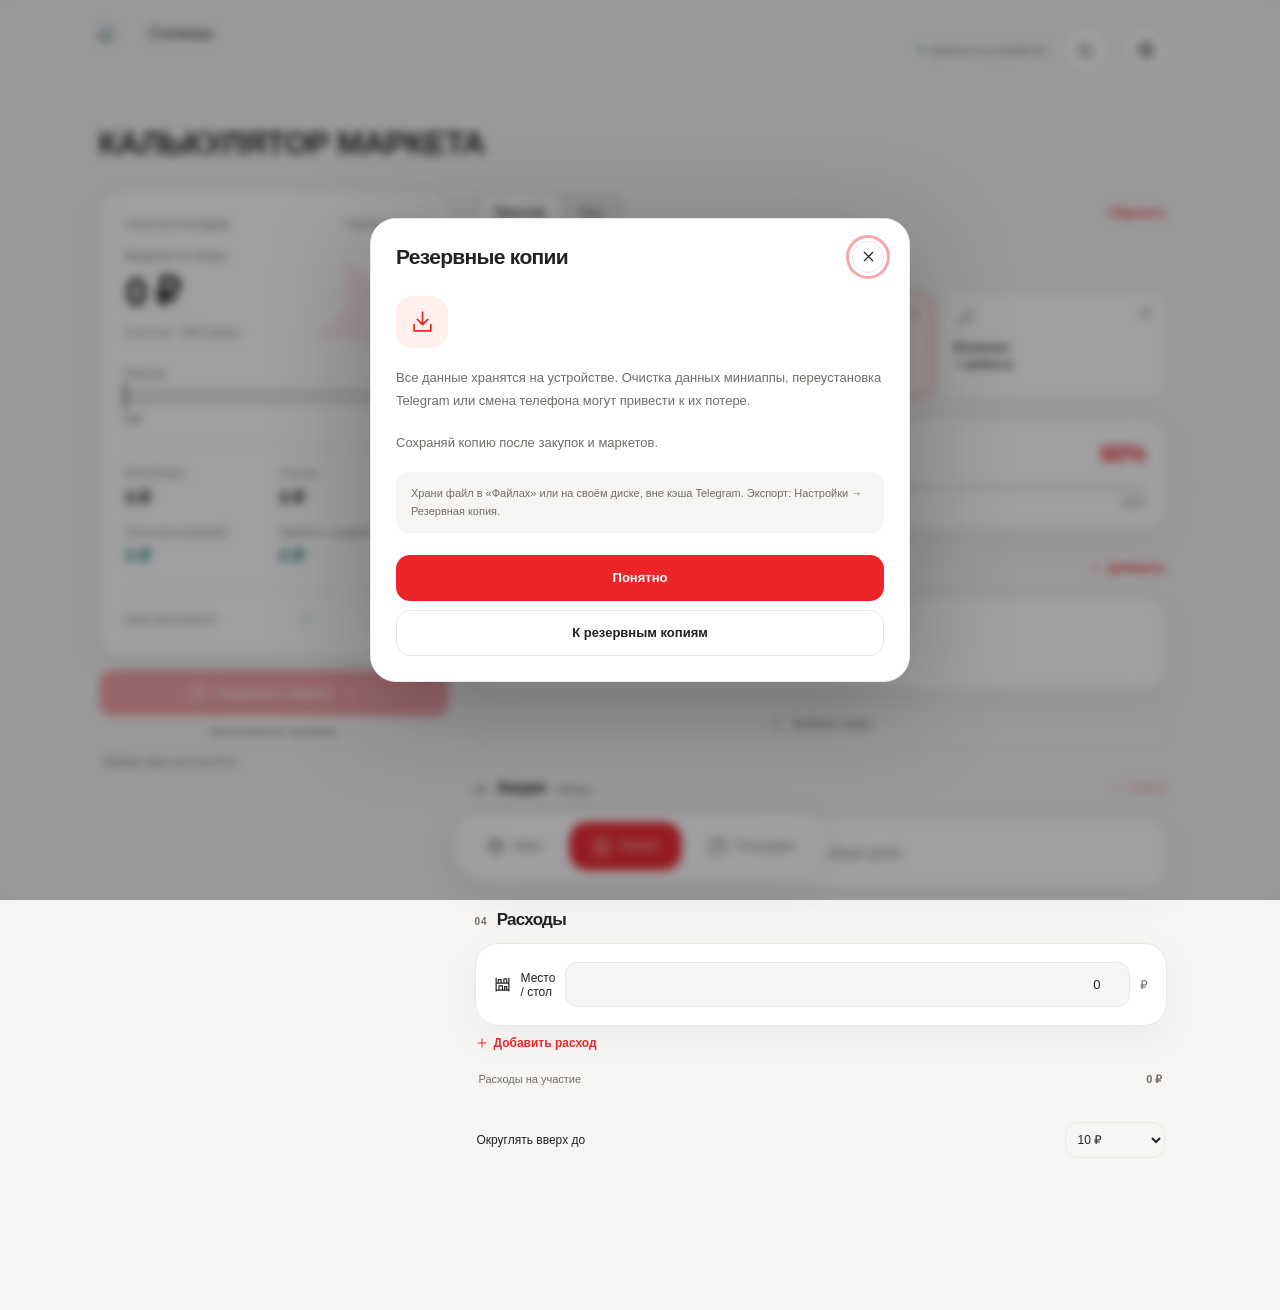
==== index.html @ ec16c139 "Add files via upload" ====
<!doctype html>
<html lang="ru">
<head>
  <meta charset="UTF-8">
  <meta name="viewport" content="width=device-width,initial-scale=1,viewport-fit=cover">
  <meta name="theme-color" content="#f6f5f3">
  <meta name="description" content="Солянка — учёт мерча и калькулятор окупаемости маркета.">
  <meta http-equiv="Content-Security-Policy" content="default-src 'self'; script-src 'self' https://telegram.org; style-src 'self' 'unsafe-inline'; img-src 'self' data: blob:; connect-src 'self'; object-src 'none'; base-uri 'self'; frame-src 'none'; form-action 'self'">
  <title>Солянка — мерч и маркеты</title>
  <link rel="icon" href="./assets/favicon.svg" type="image/svg+xml">
  <link rel="manifest" href="./manifest.webmanifest">
  <link rel="stylesheet" href="./styles.css">
  <script src="https://telegram.org/js/telegram-web-app.js?64"></script>
  <script type="module" src="./app.mjs"></script>
</head>
<body>
  <div id="app"><div class="loading"><span class="loading-star">✦</span><p>Загрузка…</p></div></div>
  <dialog id="sheet" aria-labelledby="sheet-title"></dialog>
  <div id="toast" role="status" aria-live="polite"></div>
  <noscript>Для расчётов включи JavaScript в браузере.</noscript>
</body>
</html>
---- styles.css ----
:root{--bg:#f6f5f3;--card:#fff;--ink:#232222;--muted:#878581;--line:#eae8e5;--red:#ed252a;--soft:#fff0ed;--green:#258669;--glass:rgba(255,255,255,.82);--shadow:0 12px 40px #25201b0a;--safe-bottom:env(safe-area-inset-bottom,0px);--safe-top:env(safe-area-inset-top,0px);font-family:-apple-system,BlinkMacSystemFont,'Segoe UI',sans-serif;color-scheme:light}
:root[data-theme=dark]{--bg:#141415;--card:#202022;--ink:#f6f5f3;--muted:#a3a09b;--line:#343336;--soft:#392224;--green:#75d0ac;--glass:rgba(35,35,38,.86);--shadow:0 12px 40px #0002;color-scheme:dark}
*{box-sizing:border-box}body{margin:0;background:var(--bg);color:var(--ink);-webkit-font-smoothing:antialiased}button,input,select,textarea{font:inherit}button,a,input,select,textarea{-webkit-tap-highlight-color:transparent}button{cursor:pointer}button:disabled{opacity:.4;cursor:default}button,a{touch-action:manipulation}button{color:inherit}a{color:var(--red)}svg{display:inline-block;vertical-align:middle;flex-shrink:0}button:focus-visible,a:focus-visible,input:focus-visible,select:focus-visible,textarea:focus-visible{outline:3px solid #ed252a66;outline-offset:3px}button{border:0;background:none}h1,h2,h3,p{margin:0}h1{font-size:clamp(24px,3.2vw,32px);font-weight:720;line-height:1.2;letter-spacing:-.7px;text-transform:uppercase}h2{font-size:21px;font-weight:700;letter-spacing:-.7px}h3{font-size:16px;letter-spacing:-.3px}small{font-size:12px}.mono,.money,input[type=number]{font-variant-numeric:tabular-nums}.muted{color:var(--muted)}.red{color:var(--red)}.positive{color:var(--green)}.negative{color:var(--red)}.small{font-size:12px;line-height:1.55}.eyebrow{text-transform:uppercase;letter-spacing:2px;font-size:10px;font-weight:750;color:var(--muted);margin-bottom:13px}.app-shell{max-width:1140px;margin:auto;padding:0 36px 132px}.topbar{display:flex;align-items:center;justify-content:space-between;height:99px;padding-top:var(--safe-top);gap:20px}.brand{background:#151515;width:148px;height:49px;border-radius:13px;display:flex;align-items:center;justify-content:center;padding:6px 8px}.brand img{width:100%;height:100%;object-fit:contain}.topbar-right{display:flex;align-items:center;gap:18px}.local-status{font-size:11px;display:flex;align-items:center;gap:7px;color:var(--muted)}.status-dot{width:5px;height:5px;background:var(--green);border-radius:50%}.icon-btn{width:42px;height:42px;display:inline-flex;align-items:center;justify-content:center;border:1px solid var(--line);border-radius:50%;background:var(--card);flex-shrink:0}.icon-btn:hover{border-color:var(--muted)}.demo-banner{background:var(--soft);border:1px solid #ed252a1c;border-radius:12px;padding:10px 15px;display:flex;align-items:center;justify-content:space-between;gap:12px;margin-bottom:20px;font-size:12px}.demo-banner button{text-decoration:underline;font-size:12px}.page-heading{display:flex;justify-content:space-between;align-items:center;gap:20px;margin:24px 0;position:relative}.page-heading p{font-size:13px;color:var(--muted);margin-top:13px;line-height:1.55}.heading-star{position:absolute;right:10px;top:0;color:var(--red);transform:rotate(-15deg);opacity:.12;z-index:-1}.heading-meta{padding:6px 11px;border:1px solid var(--line);border-radius:20px;font-size:11px;color:var(--muted);white-space:nowrap;display:flex;align-items:center;gap:6px}.button{display:inline-flex;align-items:center;justify-content:center;gap:8px;min-height:46px;padding:12px 19px;border-radius:14px;font-size:13px;font-weight:650;background:var(--red);color:#fff;border:1px solid transparent;line-height:1.3;text-decoration:none;transition:transform .15s,background .15s}.button:active{transform:scale(.97)}.button.secondary{color:var(--ink);background:var(--card);border-color:var(--line)}.button.ghost{color:var(--ink);background:transparent;border-color:var(--line)}.button.soft{background:var(--soft);color:var(--red)}.button.compact{font-size:12px;padding:9px 13px;min-height:37px;border-radius:11px}.button.full{width:100%}.button.danger{background:var(--soft);color:var(--red)}.text-btn{font-size:12px;font-weight:600;color:var(--red);padding:10px 0;display:inline-flex;align-items:center;gap:5px}.segmented{display:flex;background:var(--line);padding:4px;border-radius:14px;gap:3px}.segmented button{flex:1;min-height:36px;border-radius:10px;padding:8px 16px;font-size:12px;font-weight:600;color:var(--muted);white-space:nowrap}.segmented button.active{background:var(--card);color:var(--ink);box-shadow:0 2px 5px #00000009}.pro-tag{font-size:9px;letter-spacing:.7px;background:var(--ink);color:var(--card);padding:2px 5px;border-radius:4px;margin-left:4px}.calc-layout{display:grid;grid-template-columns:350px minmax(0,1fr);gap:26px;align-items:start}.summary-column{position:sticky;top:20px}.card{background:var(--card);border:1px solid var(--line);border-radius:23px;box-shadow:var(--shadow)}.summary-card{padding:26px;position:relative;overflow:hidden}.summary-head{display:flex;align-items:center;justify-content:space-between;font-size:11px;color:var(--muted);margin-bottom:17px}.summary-title{font-size:12px;color:var(--muted)}.summary-amount{font-size:40px;line-height:1.2;letter-spacing:-1.7px;font-weight:720;margin:5px 0 8px}.summary-sub{font-size:11px;line-height:1.5;color:var(--muted);max-width:240px}.summary-star{position:absolute;right:-6px;top:55px;color:var(--red);opacity:.075;transform:rotate(12deg)}.chart{margin:28px 0 21px}.chart-labels{display:flex;justify-content:space-between;font-size:10px;color:var(--muted);margin-bottom:9px}.chart-track{height:17px;background:var(--line);border-radius:6px;position:relative;margin-right:1px}.chart-fill{position:absolute;left:0;top:0;bottom:0;max-width:100%;min-width:0;background:var(--red);border-radius:6px;transition:width .2s}.chart-fill::after{content:'';position:absolute;inset:0;background:repeating-linear-gradient(115deg,transparent 0px,transparent 6px,#ffffff18 6px,#ffffff18 8px);border-radius:6px}.chart-target{position:absolute;top:-5px;bottom:-5px;border-left:2px solid var(--ink);z-index:1;cursor:pointer;padding:0 3px;background:none;min-width:10px;transform:translateX(-2px)}.chart-foot{display:flex;justify-content:space-between;font-size:10px;margin-top:9px;gap:10px}.stats-grid{display:grid;grid-template-columns:1fr 1fr;gap:17px 12px;border-top:1px solid var(--line);padding-top:20px}.stat-label{font-size:10px;color:var(--muted);margin-bottom:6px;line-height:1.35}.stat-value{font-size:18px;font-weight:650;letter-spacing:-.6px}.summary-footer{display:flex;align-items:center;justify-content:space-between;gap:12px;margin-top:23px;padding-top:17px;border-top:1px solid var(--line);font-size:11px;color:var(--muted)}.info-button{display:inline-flex;align-items:center;justify-content:center;vertical-align:middle;color:var(--muted);width:27px;height:27px;margin:-3px 0;flex-shrink:0}.calc-note{font-size:11px;color:var(--muted);line-height:1.7;padding:15px 6px}.calc-note:empty{display:none}.save-plan{margin-top:14px;width:100%}.section{margin-bottom:22px}.section-top{display:flex;align-items:center;justify-content:space-between;gap:12px;margin:0 0 13px}.section-top h2{font-size:17px}.section-number{font-size:10px;color:var(--muted);letter-spacing:1px;margin-right:9px}.section-count{font-size:11px;font-weight:400;color:var(--muted);margin-left:7px}.mode-row{display:flex;justify-content:space-between;gap:15px;align-items:center;margin-bottom:25px}.mode-row .muted{font-size:11px}.goal-options{display:grid;grid-template-columns:repeat(3,1fr);gap:8px}.goal-option{position:relative;display:flex;flex-direction:column;align-items:flex-start;gap:11px;text-align:left;border:1px solid var(--line);border-radius:15px;padding:15px 12px;background:var(--card);min-height:104px;cursor:pointer}.goal-option.active{border-color:var(--red);background:var(--soft)}.goal-option .goal-label{font-size:11px;font-weight:600;line-height:1.5;padding-right:2px}.goal-option .goal-icon{color:var(--muted)}.goal-option.active .goal-icon{color:var(--red)}.goal-option .info-button{position:absolute;top:9px;right:7px;width:25px;height:25px}.goal-extra{display:flex;justify-content:space-between;align-items:center;padding:14px 2px 0;font-size:12px}.inline-number{display:flex;align-items:center;gap:8px}.inline-number input{width:75px!important;text-align:right}.range-card{padding:20px;margin-top:15px}.range-heading{display:flex;justify-content:space-between;align-items:center;font-size:12px;font-weight:600}.range-output{color:var(--red);font-size:24px;letter-spacing:-1px}.range-meta{display:flex;justify-content:space-between;font-size:10px;color:var(--muted);margin-top:7px}.range-wrap{padding:15px 0 0}.range-wrap input{width:100%}input[type=range]{-webkit-appearance:none;appearance:none;height:5px;background:linear-gradient(to right,var(--red) 0%,var(--red) var(--range-pct,60%),var(--line) var(--range-pct,60%),var(--line) 100%);border-radius:10px;border:0;padding:0;min-height:5px;cursor:pointer;display:block}input[type=range]::-webkit-slider-thumb{-webkit-appearance:none;background:var(--card);border:2px solid var(--red);box-shadow:0 2px 5px #0002;width:24px;height:24px;border-radius:50%}input[type=range]::-moz-range-thumb{background:var(--card);border:2px solid var(--red);width:20px;height:20px;border-radius:50%}.plan-lines{display:flex;flex-direction:column;gap:9px}.plan-line{padding:16px;display:grid;grid-template-columns:57px 1fr auto;gap:13px;align-items:center}.thumb{border-radius:13px;background:#f5eee7;height:57px;width:57px;display:flex;align-items:center;justify-content:center;overflow:hidden;position:relative;color:#d84b43}.thumb.blue{background:#eaf0f6;color:#6c89b2}.thumb.lavender{background:#eeeaf6;color:#a18fba}.thumb.red{background:#f9e8e4;color:#e45b54}.thumb img{width:100%;height:100%;object-fit:cover}.line-name{font-size:13px;font-weight:650;line-height:1.4}.line-meta{font-size:10px;color:var(--muted);margin-top:5px}.line-price{text-align:right;font-size:17px;font-weight:650;letter-spacing:-.5px}.line-price small{font-size:9px;font-weight:400;display:block;color:var(--muted);letter-spacing:0;margin-top:4px}.line-controls{grid-column:2/4;display:flex;align-items:center;gap:12px}.line-controls label{display:flex;align-items:center;gap:8px;font-size:10px;color:var(--muted)}.line-controls input[type=number]{max-width:78px;min-height:33px;padding:6px 8px;font-size:12px;border-radius:8px}.line-controls .remove{margin-left:auto;color:var(--muted);padding:6px}.price-range{grid-column:2/4;padding:4px 0 5px}.price-range-top{display:flex;align-items:center;justify-content:space-between;margin:0 0 13px;font-size:11px}.price-range-top input{width:90px;text-align:right;min-height:34px;font-size:12px}.dashed-add{width:100%;min-height:50px;border:1px dashed var(--line);border-radius:15px;font-size:12px;color:var(--muted);display:flex;align-items:center;justify-content:center;gap:8px;margin-top:10px}.dashed-add:hover{color:var(--red);border-color:var(--red)}.expense-card{padding:5px 18px}.expense-row{display:flex;align-items:center;gap:10px;padding:13px 0;border-bottom:1px solid var(--line);font-size:12px}.expense-row:last-child{border-bottom:0}.expense-row>span{flex:1}.expense-row input{width:100px;text-align:right;min-height:35px;font-size:12px;padding:7px 9px}.expense-row .remove{color:var(--muted);padding:4px}.expense-total{display:flex;justify-content:space-between;margin:13px 4px 0;font-size:11px;color:var(--muted)}.promo-card{padding:17px;margin-bottom:9px}.promo-head{display:flex;align-items:center;justify-content:space-between;gap:10px}.promo-head h3{font-size:13px}.promo-parts{font-size:10px;color:var(--muted);margin-top:7px;line-height:1.5}.promo-footer{display:flex;justify-content:space-between;align-items:center;font-size:11px;margin-top:15px;gap:12px}.promo-footer input{width:70px;min-height:34px;padding:6px 8px}.notice{font-size:11px;background:var(--soft);color:var(--red);padding:12px 14px;line-height:1.6;border-radius:12px;margin-top:12px}.inventory-overview{display:grid;grid-template-columns:repeat(3,1fr);gap:1px;background:var(--line);border:1px solid var(--line);border-radius:18px;overflow:hidden;margin-bottom:24px}.overview-stat{background:var(--card);padding:19px 22px}.overview-stat .stat-value{font-size:24px}.overview-stat .stat-label{margin:7px 0 0}.toolbar{display:flex;gap:10px;align-items:center;margin:0 0 20px}.searchbox{position:relative;flex:1}.searchbox svg{position:absolute;left:14px;top:14px;color:var(--muted)}.searchbox input{padding-left:40px;background:var(--card)}.toolbar select{width:auto;max-width:140px;font-size:12px;background:var(--card)}.inventory-grid{display:grid;grid-template-columns:repeat(3,1fr);gap:15px}.item-card{padding:13px;position:relative;min-width:0}.item-art{height:155px;border-radius:15px;display:flex;align-items:center;justify-content:center;position:relative;overflow:hidden}.item-art .thumb{width:100%;height:100%;border-radius:15px}.item-art .thumb svg{width:118px;height:118px;filter:drop-shadow(0 8px 4px #00000008);transform:rotate(-8deg)}.item-art .thumb.blue svg{transform:rotate(8deg)}.item-menu{position:absolute;top:22px;right:22px;background:var(--glass);border:1px solid #ffffff44;width:30px;height:30px}.item-body{padding:15px 3px 3px}.item-category{font-size:9px;color:var(--muted);text-transform:uppercase;letter-spacing:1px;margin-bottom:6px}.item-name{font-size:14px;line-height:1.4;min-height:20px;font-weight:650;overflow-wrap:anywhere}.item-numbers{display:grid;grid-template-columns:1fr 1fr;gap:8px;margin-top:15px}.item-numbers .stat-value{font-size:15px}.stock-pill{display:flex;justify-content:space-between;align-items:center;font-size:10px;border-top:1px solid var(--line);margin-top:15px;padding-top:12px;gap:5px}.item-bottom{display:flex;align-items:center;justify-content:space-between;margin-top:10px;font-size:10px;color:var(--muted)}.item-bottom button{padding:6px 9px;color:var(--red);background:var(--soft);border-radius:8px;font-size:10px;font-weight:600}.empty-state{text-align:center;padding:50px 24px}.empty-state .empty-icon{color:var(--red);background:var(--soft);display:inline-flex;padding:21px;border-radius:24px;margin-bottom:20px}.empty-state h2{font-size:22px;margin-bottom:10px}.empty-state p{font-size:13px;line-height:1.7;color:var(--muted);max-width:320px;margin:0 auto 23px}.empty-actions{display:flex;justify-content:center;gap:10px;flex-wrap:wrap}.empty-inline{padding:24px 16px;font-size:12px;line-height:1.7;color:var(--muted);text-align:center}.bottom-nav{position:fixed;bottom:calc(22px + var(--safe-bottom));left:50%;transform:translateX(-50%);z-index:20;display:flex;gap:4px;background:var(--glass);backdrop-filter:blur(22px) saturate(150%);-webkit-backdrop-filter:blur(22px) saturate(150%);border:1px solid #ffffff45;border-radius:24px;padding:7px;box-shadow:0 6px 35px #00000015}.bottom-nav button{display:flex;align-items:center;gap:8px;justify-content:center;padding:14px 23px;border-radius:18px;font-size:12px;color:var(--muted);min-height:48px;white-space:nowrap;transition:background .2s,color .2s}.bottom-nav button.active{background:var(--red);color:white;box-shadow:0 4px 10px #ed252a25}.bottom-nav svg{width:19px;height:19px}.place-tabs{max-width:330px;margin-bottom:23px}.place-list{display:grid;grid-template-columns:1fr 1fr;gap:17px}.place-card{padding:23px;overflow:hidden}.place-head{display:flex;gap:15px;align-items:flex-start}.date-tile{width:48px;min-width:48px;border:1px solid var(--line);border-radius:12px;padding:8px 4px;text-align:center}.date-tile strong{font-size:22px;line-height:1.1;display:block;font-weight:650;letter-spacing:-1px}.date-tile small{font-size:9px;color:var(--muted)}.place-head h3{font-size:17px;line-height:1.35;margin-bottom:5px}.place-head p{font-size:11px;color:var(--muted);line-height:1.5}.badge{display:inline-flex;align-items:center;gap:5px;font-size:9px;background:var(--bg);color:var(--muted);padding:5px 8px;border-radius:7px;margin-top:9px}.badge.live{color:var(--red);background:var(--soft)}.badge.done{color:var(--green);background:#25866910}.place-metrics{display:grid;grid-template-columns:1fr 1fr;margin:23px 0 18px;gap:15px}.place-metrics .stat-value{font-size:21px}.place-actions{display:flex;gap:8px}.place-actions .button{flex:1}.place-stock{font-size:11px;color:var(--muted);margin:17px 0 0;border-top:1px solid var(--line);padding-top:13px;line-height:1.6}.detail-stats{display:grid;grid-template-columns:1fr 1fr;gap:15px;background:var(--bg);padding:18px;border-radius:15px;margin:18px 0}.detail-row{display:flex;align-items:center;justify-content:space-between;gap:13px;padding:12px 0;border-bottom:1px solid var(--line);font-size:12px}.detail-row:last-child{border:0}.detail-row .muted{font-size:11px}.detail-row-main{display:flex;gap:11px;align-items:center;min-width:0}.detail-row-main .thumb{width:40px;height:40px;border-radius:9px}.detail-row-main strong{font-size:12px;font-weight:600;display:block}.detail-row-main small{font-size:10px;color:var(--muted);display:block;margin-top:4px}.detail-title{font-size:13px;font-weight:700;margin:24px 0 9px;display:flex;justify-content:space-between;align-items:center}.checklist-row{display:flex;align-items:center;gap:10px;font-size:12px;padding:12px 0;border-bottom:1px solid var(--line)}.checklist-row button{width:23px;height:23px;border-radius:7px;border:1px solid var(--line);display:flex;align-items:center;justify-content:center;flex-shrink:0}.checklist-row.checked{color:var(--muted);text-decoration:line-through}.checklist-row.checked button{background:var(--red);border-color:var(--red);color:#fff}.history-row{font-size:11px;padding:12px 0;border-bottom:1px solid var(--line);line-height:1.7}.history-top{display:flex;justify-content:space-between;gap:10px}.history-row p{color:var(--muted);font-size:10px}.due{display:flex;gap:8px;align-items:center;font-size:11px;color:var(--red);padding:12px 14px;border-radius:12px;background:var(--soft);margin-top:13px}.section-divider{height:1px;background:var(--line);margin:20px 0}.settings-grid{display:grid;grid-template-columns:1fr 1fr;gap:20px}.settings-card{padding:23px}.settings-card h2{font-size:17px;margin-bottom:10px}.settings-card p{font-size:12px;line-height:1.7;color:var(--muted);margin-bottom:18px}.settings-card .segmented{margin-top:20px}.settings-actions{display:flex;flex-direction:column;gap:9px}.settings-note{font-size:11px;color:var(--muted);line-height:1.8;margin-top:25px}.loading{min-height:70vh;display:flex;flex-direction:column;align-items:center;justify-content:center;gap:15px;color:var(--muted);font-size:13px}.loading-star{font-size:60px;color:var(--red);animation:turn 5s linear infinite}@keyframes turn{to{transform:rotate(360deg)}}dialog{background:var(--card);color:var(--ink);border:1px solid var(--line);border-radius:26px;width:min(540px,calc(100% - 32px));padding:0;max-height:min(88dvh,1000px);box-shadow:0 24px 100px #0004;overscroll-behavior:contain}dialog::backdrop{background:#10101466;backdrop-filter:blur(5px);-webkit-backdrop-filter:blur(5px)}.sheet-header{display:flex;justify-content:space-between;align-items:center;gap:15px;padding:22px 25px 15px;position:sticky;top:0;z-index:3;background:var(--card)}.sheet-header h2{font-size:21px;line-height:1.25}.sheet-header .icon-btn{width:32px;height:32px}.sheet-body{padding:4px 25px 25px}.sheet-description{font-size:13px;line-height:1.8;color:var(--muted);margin:6px 0 18px}.sheet-footer{display:flex;gap:9px;margin-top:22px}.sheet-footer>*{flex:1}.field{display:flex;flex-direction:column;gap:8px;margin-bottom:17px;min-width:0}.field>span{font-size:11px;font-weight:600}.field small{font-size:10px;line-height:1.6;color:var(--muted)}input:not([type=checkbox]):not([type=range]),select,textarea{width:100%;border:1px solid var(--line);background:var(--bg);color:var(--ink);border-radius:12px;padding:12px 13px;min-height:45px;outline-offset:1px;font-size:13px;max-width:100%}input::placeholder,textarea::placeholder{color:var(--muted);opacity:.8}input:disabled{opacity:.6}textarea{resize:vertical;min-height:75px}.form-grid{display:grid;grid-template-columns:1fr 1fr;gap:0 14px}.check-field{display:flex;align-items:center;gap:10px;font-size:12px;margin:12px 0}.check-field input{accent-color:var(--red);width:17px;height:17px}.form-error{background:var(--soft);color:var(--red);border-radius:11px;padding:11px 13px;font-size:12px;line-height:1.6;margin-top:10px}.form-error:empty{display:none}.pick-list{display:flex;flex-direction:column;gap:8px}.pick-item{display:flex;gap:12px;align-items:center;padding:12px;border:1px solid var(--line);border-radius:14px;text-align:left;width:100%;background:var(--card)}.pick-item .thumb{height:45px;width:45px}.pick-item-main{flex:1}.pick-item-main strong{font-size:12px;display:block}.pick-item-main small{font-size:10px;color:var(--muted);display:block;margin-top:4px}.sale-line{display:flex;justify-content:space-between;align-items:center;gap:15px;margin-bottom:13px;padding-bottom:13px;border-bottom:1px solid var(--line);font-size:12px}.sale-line input{width:84px!important;min-height:40px!important;text-align:right}.sale-line small{display:block;font-size:10px;color:var(--muted);margin-top:5px}.sale-preview{padding:15px;background:var(--bg);border-radius:13px;font-size:12px;line-height:1.7;margin-bottom:17px}.sale-preview strong{font-size:20px;letter-spacing:-.5px;display:block}.promo-part{display:grid;grid-template-columns:1fr 70px 30px;gap:8px;margin-bottom:10px;align-items:center}.promo-part select{font-size:12px}.promo-part input{padding:10px 7px!important}.file-label{display:flex;align-items:center;justify-content:center;gap:8px;min-height:80px;border:1px dashed var(--line);border-radius:14px;font-size:12px;color:var(--muted);cursor:pointer;text-align:center;padding:12px}.file-label input{display:none}.filename{font-size:10px;color:var(--muted);line-height:1.5;margin-top:7px;overflow-wrap:anywhere}.report-toolbar{display:flex;justify-content:space-between;align-items:center;gap:12px;margin-top:24px;font-size:13px;font-weight:600}.report-toolbar input{width:155px!important;min-height:38px!important;padding:8px 10px!important;font-size:12px!important}.inline-actions{display:flex;gap:8px;flex-wrap:wrap}.info-copy{font-size:14px;line-height:1.9;margin:6px 0 18px}.info-foot{font-size:11px;line-height:1.6;color:var(--muted);background:var(--bg);border-radius:12px;padding:13px 15px}.photo-preview{height:100px;width:100px;border-radius:15px;object-fit:cover;margin-bottom:15px}#toast{position:fixed;z-index:100;bottom:calc(107px + var(--safe-bottom));left:50%;transform:translate(-50%,15px);padding:13px 20px;background:var(--ink);color:var(--card);border-radius:14px;box-shadow:var(--shadow);font-size:12px;max-width:calc(100% - 36px);width:max-content;opacity:0;transition:opacity .2s,transform .2s;pointer-events:none;line-height:1.5}#toast.show{opacity:1;transform:translate(-50%,0)}.save-indicator{font-size:10px;color:var(--muted);padding-top:10px;text-align:center}.reduced{font-size:10px;font-weight:400;letter-spacing:0;color:var(--muted)}.footer-caption{text-align:center;color:var(--muted);font-size:10px;letter-spacing:1px;margin-top:35px}.shelf-icon{background:var(--soft);color:var(--red);width:48px;height:48px;display:flex;align-items:center;justify-content:center;border-radius:13px;flex-shrink:0}.pill-filter{font-size:10px;border:1px solid var(--line);border-radius:20px;padding:7px 12px;white-space:nowrap}.pill-filter.active{color:var(--red);border-color:var(--red);background:var(--soft)}.filter-row{display:flex;gap:7px;margin-bottom:18px;overflow:auto;padding-bottom:3px}.visually-hidden{position:absolute;width:1px;height:1px;overflow:hidden;clip:rect(0,0,0,0);white-space:nowrap}.saved-edit{font-size:11px;line-height:1.6;background:var(--soft);border-radius:12px;padding:12px 15px;color:var(--red);margin-bottom:15px}
@media(min-width:1400px){.app-shell{padding-top:10px}.calc-layout{grid-template-columns:390px 1fr;gap:40px}.summary-card{padding:30px}.summary-amount{font-size:44px}}
@media(max-width:760px){.app-shell{padding:0 19px 125px}.topbar{height:83px}.brand{width:126px;height:42px;border-radius:11px}.local-status{display:none}.topbar-right{gap:8px}.topbar .icon-btn{width:37px;height:37px}.page-heading{margin:20px 0 25px}.page-heading p{font-size:12px;max-width:260px}.heading-meta{display:none}.heading-star{right:2px;top:10px}.calc-layout{display:flex;flex-direction:column;gap:20px}.summary-column{position:sticky;top:0;z-index:10;width:100%;padding-top:8px;background:var(--bg);border-radius:0 0 20px 20px}.summary-card{padding:17px 20px;border-radius:20px;box-shadow:0 5px 18px #00000006}.summary-head{margin-bottom:9px}.summary-title{font-size:10px}.summary-amount{font-size:33px;line-height:1.1;margin:4px 0}.summary-sub{font-size:10px;max-width:220px}.summary-star{top:25px;right:4px}.chart{margin:16px 0 12px}.chart-labels{margin-bottom:7px;font-size:9px}.chart-track{height:13px}.chart-foot{margin-top:7px;font-size:9px}.stats-grid{padding-top:13px;gap:9px;grid-template-columns:repeat(3,1fr)}.stats-grid>div:nth-child(4){display:none}.stat-label{font-size:9px;margin-bottom:4px}.stat-value{font-size:15px}.summary-footer{display:none}.summary-column .save-plan,.summary-column .calc-note{display:none}.calc-content{width:100%}.mode-row{margin-bottom:21px}.section{margin-bottom:24px}.goal-option{padding:13px 10px;min-height:100px}.goal-options{gap:7px}.goal-label{font-size:10px!important}.range-card{padding:17px}.plan-line{padding:14px;gap:11px;grid-template-columns:49px 1fr auto}.plan-line>.thumb{width:49px;height:49px;border-radius:11px}.line-name{font-size:12px}.line-price{font-size:16px}.line-meta{font-size:9px}.line-controls{grid-column:1/4;gap:12px}.line-controls label{font-size:10px}.price-range{grid-column:1/4;padding-top:2px}.bottom-nav{bottom:calc(15px + var(--safe-bottom));padding:6px;border-radius:23px;gap:3px;max-width:calc(100% - 30px);width:360px}.bottom-nav button{padding:13px 16px;flex:1;font-size:11px;min-width:0;border-radius:17px;gap:7px}.bottom-nav svg{width:18px;height:18px}.inventory-overview{margin-bottom:20px}.overview-stat{padding:15px 12px}.overview-stat .stat-value{font-size:21px}.overview-stat .stat-label{font-size:9px;line-height:1.5}.inventory-grid{grid-template-columns:1fr 1fr;gap:10px}.item-card{padding:9px;border-radius:19px}.item-art{height:122px;border-radius:12px}.item-art .thumb{border-radius:12px}.item-art .thumb svg{width:100px;height:100px}.item-menu{top:15px;right:15px}.item-body{padding:12px 3px 2px}.item-name{font-size:12px;min-height:34px}.item-category{font-size:8px}.item-numbers{gap:5px;margin-top:10px}.item-numbers .stat-value{font-size:13px}.item-numbers .stat-label{font-size:8px}.stock-pill{font-size:9px;margin-top:12px;padding-top:10px}.item-bottom{flex-direction:column;align-items:flex-start;gap:9px;font-size:9px}.item-bottom button{width:100%;padding:9px}.toolbar{gap:8px}.toolbar select{max-width:112px;font-size:11px;padding:12px 8px}.searchbox input{font-size:12px}.place-list{grid-template-columns:1fr;gap:13px}.place-card{padding:20px}.place-tabs{max-width:none}.settings-grid{grid-template-columns:1fr}.page-heading .button{padding:11px 13px;font-size:11px;min-height:41px;gap:6px}.page-heading .button span.long-label{display:none}.mobile-save{display:block!important}.mobile-note{display:block!important;font-size:11px;color:var(--muted);line-height:1.7;padding:0 3px 15px}.demo-banner{font-size:10px;padding:9px 11px;margin-bottom:13px}.demo-banner button{font-size:10px}.demo-banner svg{display:none}.sheet-header{padding:22px 21px 15px}.sheet-body{padding:3px 21px 26px}dialog{position:fixed;bottom:0;top:auto;margin:0;width:100%;max-width:none;max-height:92dvh;border-radius:26px 26px 0 0;border-bottom:0;padding-bottom:var(--safe-bottom)}.form-grid{gap:0 12px}.empty-state{padding:37px 18px}.empty-state h2{font-size:20px}.empty-state p{font-size:12px}.summary-column.compact .summary-sub,.summary-column.compact .summary-head,.summary-column.compact .chart-labels,.summary-column.compact .chart-foot{display:none}.summary-column.compact .summary-card{padding-top:12px;padding-bottom:12px}.summary-column.compact .summary-amount{font-size:26px}.summary-column.compact .chart{margin:11px 0}.summary-column.compact .stats-grid{padding-top:10px}.summary-column.compact .summary-title{font-size:9px}.summary-column.compact .summary-star{top:3px}}
@media(min-width:761px){.mobile-save,.mobile-note{display:none}}
@media(prefers-reduced-motion:reduce){*,*::before,*::after{animation:none!important;transition:none!important;scroll-behavior:auto!important}}

@media(max-width:760px){.summary-column .save-indicator{display:none}.promo-card .range-wrap{padding-bottom:7px}}

@media(max-width:760px) and (pointer:coarse){input:not([type=range]):not([type=checkbox]),textarea{font-size:16px!important}}
@media(max-width:380px){.mode-row{flex-wrap:wrap;gap:8px}.mode-row .segmented{flex:1}.mode-row>.text-btn{margin-left:auto;padding-top:3px;padding-bottom:3px}.bottom-nav button{padding-left:10px;padding-right:10px;gap:5px}.goal-option{padding-left:8px;padding-right:8px}.page-heading{gap:12px}.page-heading h1{font-size:24px}.summary-card{padding-left:16px;padding-right:16px}.stats-grid{gap:5px}.stats-grid .stat-value{font-size:13px}}

.plan-line>div,.place-head>div{min-width:0}.line-name,.place-head h3,.place-head p{overflow-wrap:anywhere}.line-price{white-space:nowrap}

/* Stable section headers, original transparent logo and readable mobile details. */
html{scrollbar-gutter:stable;overflow-anchor:none}
#main{overflow-anchor:none}
.brand{background:transparent;border:0;border-radius:0;padding:0;box-shadow:none;width:148px;height:50px}
.brand img{display:block;width:100%;height:100%;object-fit:contain}
.page-heading{display:grid;grid-template-columns:minmax(0,1fr) auto;align-items:center;min-height:48px;gap:16px;margin:20px 0 24px}
.page-heading h1{min-width:0;margin:0}
:root{--muted:#706d68}
:root[data-theme=dark]{--muted:#aaa6a1}
@media(max-width:760px){
  .topbar{height:88px}
  .brand{width:142px;height:48px;border-radius:0;padding:0}
  .page-heading{min-height:48px;gap:12px;margin:20px 0 24px}
  .page-heading>.button{width:44px;height:44px;min-width:44px;min-height:44px;padding:0;font-size:0;gap:0;border-radius:14px}
  .page-heading>.button svg{width:21px;height:21px}
  .page-heading>.button .long-label{display:none}
  .button{font-size:14px;min-height:48px}
  .button.compact{font-size:13px;min-height:42px}
  .text-btn{font-size:13px}
  .segmented button{font-size:13px;min-height:40px;padding:9px 12px}
  .summary-head{font-size:12px}
  .summary-title{font-size:12px}
  .summary-amount{font-size:36px}
  .summary-sub{font-size:12px;line-height:1.5;max-width:none}
  .chart-labels,.chart-foot{font-size:11px}
  .summary-card .stat-label{font-size:11px;line-height:1.4;min-height:31px;margin-bottom:5px}
  .summary-card .stat-value{font-size:clamp(14px,4.1vw,16px)}
  .summary-column.compact .summary-title{font-size:11px}
  .summary-column.compact .summary-card{padding-top:14px;padding-bottom:14px}
  .section-top h2{font-size:18px}
  .section-number{font-size:11px}
  .section-count{font-size:12px}
  .goal-option{min-height:126px;padding:14px 10px}
  .goal-option .goal-label{font-size:12px!important;line-height:1.45}
  .goal-option .info-button{width:29px;height:29px;top:9px;right:6px}
  .goal-extra{font-size:13px}
  .range-heading{font-size:14px}
  .range-meta{font-size:12px;line-height:1.5}
  .line-name{font-size:14px;line-height:1.45}
  .line-meta{font-size:12px;line-height:1.5}
  .line-price{font-size:18px}
  .line-price small{font-size:11px;line-height:1.4}
  .line-controls{display:grid;grid-template-columns:auto minmax(0,1fr) auto;gap:8px}
  .line-controls label{font-size:12px}
  .line-controls input[type=number]{font-size:16px;min-height:38px}
  .line-controls .small{font-size:12px;line-height:1.4}
  .price-range-top{font-size:13px;gap:12px}
  .price-range-top input{font-size:16px}
  .expense-row{font-size:14px}
  .expense-row input{font-size:16px;min-height:40px}
  .expense-total{font-size:13px}
  .dashed-add{font-size:14px}
  .promo-head h3{font-size:14px}
  .promo-parts{font-size:12px;line-height:1.6}
  .promo-footer{font-size:13px}
  .notice,.mobile-note{font-size:13px;line-height:1.65}
  .overview-stat .stat-label{font-size:12px;line-height:1.45}
  .overview-stat .stat-value{font-size:22px}
  .item-category{font-size:11px}
  .item-name{font-size:14px;line-height:1.45;min-height:41px}
  .item-numbers .stat-label{font-size:11px;line-height:1.4;min-height:31px}
  .item-numbers .stat-value{font-size:15px}
  .stock-pill{display:grid;grid-template-columns:1fr;gap:4px;min-height:54px;font-size:12px}
  .item-bottom{font-size:12px;gap:10px}
  .item-bottom>span{min-height:34px;line-height:1.4}
  .item-bottom button{font-size:12px;min-height:40px}
  .searchbox{min-width:0}
  .searchbox input,.toolbar select{font-size:14px}
  .bottom-nav button{font-size:12px;padding-left:10px;padding-right:10px;gap:6px}
  .place-head p,.place-stock{font-size:13px;line-height:1.6}
  .badge{font-size:11px}
  .place-metrics .stat-label{font-size:12px;min-height:34px;line-height:1.4}
  .detail-row{font-size:14px}
  .detail-row .muted,.detail-row-main small{font-size:12px;line-height:1.5}
  .detail-row-main strong{font-size:14px}
  .detail-title{font-size:14px}
  .sheet-description{font-size:14px}
  .field>span{font-size:13px}
  .field small,.small,.filename{font-size:12px;line-height:1.6}
  .check-field,.checklist-row{font-size:14px;line-height:1.5}
  .settings-card p{font-size:14px}
  .settings-note{font-size:12px}
  .info-foot{font-size:13px;line-height:1.6}
  .form-error{font-size:13px}
  .pick-item-main strong{font-size:14px}
  .pick-item-main small{font-size:12px}
  .sale-line{font-size:14px}
  .sale-line small,.history-row p{font-size:12px;line-height:1.5}
  .history-row,.sale-preview{font-size:13px}
  .empty-state p,.empty-inline,.due{font-size:13px}
  .demo-banner{font-size:12px;line-height:1.5}
  .demo-banner button{font-size:12px;white-space:nowrap}
  input:not([type=range]):not([type=checkbox]),select,textarea{font-size:16px}
}
@media(max-width:380px){
  .page-heading h1{font-size:21px}
  .goal-option{padding-left:8px;padding-right:8px}
  .bottom-nav button{font-size:11.5px;padding-left:8px;padding-right:8px;gap:4px}
  .bottom-nav svg{width:17px;height:17px}
}
@media(max-width:760px){
  .summary-column{padding-top:0}
  .summary-column.compact{padding-top:8px}
  .expense-row>span{min-width:0;overflow-wrap:anywhere}
  .expense-row input{width:94px;flex:0 0 94px;min-width:0}
}
@media(max-width:760px){
  .overview-stat .stat-value{font-size:clamp(18px,5.65vw,22px)}
  .searchbox input#inventory-search{padding-left:40px}
}

.backup-notice-icon{display:inline-flex;align-items:center;justify-content:center;width:52px;height:52px;border-radius:16px;background:var(--soft);color:var(--red);margin:4px 0 12px}
.backup-notice-actions{flex-direction:column}
.backup-notice-actions .button{width:100%}
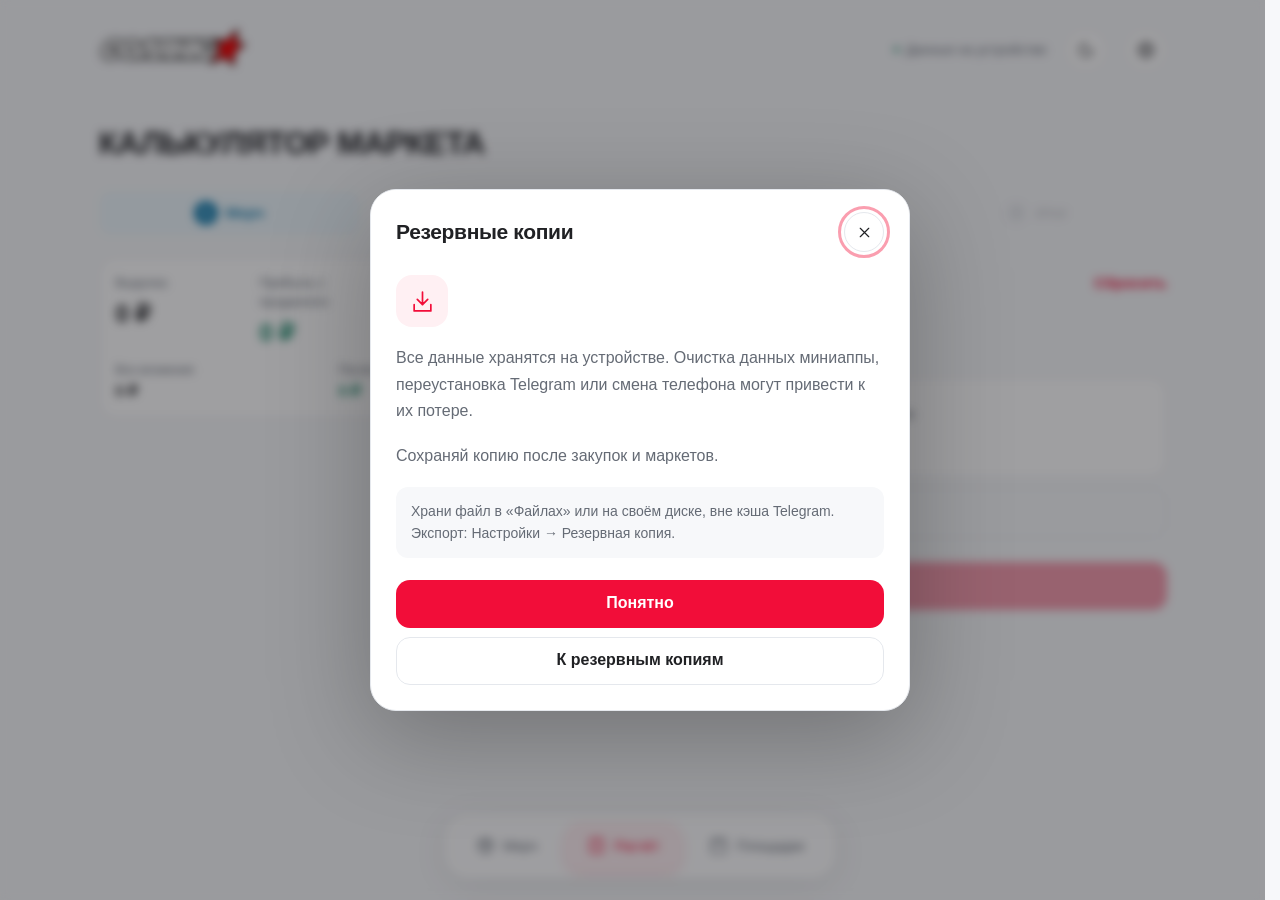
==== commit 61946a05: "Add files via upload" ====
--- a/index.html
+++ b/index.html
@@ -3,7 +3,7 @@
 <head>
   <meta charset="UTF-8">
   <meta name="viewport" content="width=device-width,initial-scale=1,viewport-fit=cover">
-  <meta name="theme-color" content="#f6f5f3">
+  <meta name="theme-color" content="#f7f8fa">
   <meta name="description" content="Солянка — учёт мерча и калькулятор окупаемости маркета.">
   <meta http-equiv="Content-Security-Policy" content="default-src 'self'; script-src 'self' https://telegram.org; style-src 'self' 'unsafe-inline'; img-src 'self' data: blob:; connect-src 'self'; object-src 'none'; base-uri 'self'; frame-src 'none'; form-action 'self'">
   <title>Солянка — мерч и маркеты</title>
--- a/styles.css
+++ b/styles.css
@@ -1,15 +1,15 @@
-:root{--bg:#f6f5f3;--card:#fff;--ink:#232222;--muted:#878581;--line:#eae8e5;--red:#ed252a;--soft:#fff0ed;--green:#258669;--glass:rgba(255,255,255,.82);--shadow:0 12px 40px #25201b0a;--safe-bottom:env(safe-area-inset-bottom,0px);--safe-top:env(safe-area-inset-top,0px);font-family:-apple-system,BlinkMacSystemFont,'Segoe UI',sans-serif;color-scheme:light}
-:root[data-theme=dark]{--bg:#141415;--card:#202022;--ink:#f6f5f3;--muted:#a3a09b;--line:#343336;--soft:#392224;--green:#75d0ac;--glass:rgba(35,35,38,.86);--shadow:0 12px 40px #0002;color-scheme:dark}
-*{box-sizing:border-box}body{margin:0;background:var(--bg);color:var(--ink);-webkit-font-smoothing:antialiased}button,input,select,textarea{font:inherit}button,a,input,select,textarea{-webkit-tap-highlight-color:transparent}button{cursor:pointer}button:disabled{opacity:.4;cursor:default}button,a{touch-action:manipulation}button{color:inherit}a{color:var(--red)}svg{display:inline-block;vertical-align:middle;flex-shrink:0}button:focus-visible,a:focus-visible,input:focus-visible,select:focus-visible,textarea:focus-visible{outline:3px solid #ed252a66;outline-offset:3px}button{border:0;background:none}h1,h2,h3,p{margin:0}h1{font-size:clamp(24px,3.2vw,32px);font-weight:720;line-height:1.2;letter-spacing:-.7px;text-transform:uppercase}h2{font-size:21px;font-weight:700;letter-spacing:-.7px}h3{font-size:16px;letter-spacing:-.3px}small{font-size:12px}.mono,.money,input[type=number]{font-variant-numeric:tabular-nums}.muted{color:var(--muted)}.red{color:var(--red)}.positive{color:var(--green)}.negative{color:var(--red)}.small{font-size:12px;line-height:1.55}.eyebrow{text-transform:uppercase;letter-spacing:2px;font-size:10px;font-weight:750;color:var(--muted);margin-bottom:13px}.app-shell{max-width:1140px;margin:auto;padding:0 36px 132px}.topbar{display:flex;align-items:center;justify-content:space-between;height:99px;padding-top:var(--safe-top);gap:20px}.brand{background:#151515;width:148px;height:49px;border-radius:13px;display:flex;align-items:center;justify-content:center;padding:6px 8px}.brand img{width:100%;height:100%;object-fit:contain}.topbar-right{display:flex;align-items:center;gap:18px}.local-status{font-size:11px;display:flex;align-items:center;gap:7px;color:var(--muted)}.status-dot{width:5px;height:5px;background:var(--green);border-radius:50%}.icon-btn{width:42px;height:42px;display:inline-flex;align-items:center;justify-content:center;border:1px solid var(--line);border-radius:50%;background:var(--card);flex-shrink:0}.icon-btn:hover{border-color:var(--muted)}.demo-banner{background:var(--soft);border:1px solid #ed252a1c;border-radius:12px;padding:10px 15px;display:flex;align-items:center;justify-content:space-between;gap:12px;margin-bottom:20px;font-size:12px}.demo-banner button{text-decoration:underline;font-size:12px}.page-heading{display:flex;justify-content:space-between;align-items:center;gap:20px;margin:24px 0;position:relative}.page-heading p{font-size:13px;color:var(--muted);margin-top:13px;line-height:1.55}.heading-star{position:absolute;right:10px;top:0;color:var(--red);transform:rotate(-15deg);opacity:.12;z-index:-1}.heading-meta{padding:6px 11px;border:1px solid var(--line);border-radius:20px;font-size:11px;color:var(--muted);white-space:nowrap;display:flex;align-items:center;gap:6px}.button{display:inline-flex;align-items:center;justify-content:center;gap:8px;min-height:46px;padding:12px 19px;border-radius:14px;font-size:13px;font-weight:650;background:var(--red);color:#fff;border:1px solid transparent;line-height:1.3;text-decoration:none;transition:transform .15s,background .15s}.button:active{transform:scale(.97)}.button.secondary{color:var(--ink);background:var(--card);border-color:var(--line)}.button.ghost{color:var(--ink);background:transparent;border-color:var(--line)}.button.soft{background:var(--soft);color:var(--red)}.button.compact{font-size:12px;padding:9px 13px;min-height:37px;border-radius:11px}.button.full{width:100%}.button.danger{background:var(--soft);color:var(--red)}.text-btn{font-size:12px;font-weight:600;color:var(--red);padding:10px 0;display:inline-flex;align-items:center;gap:5px}.segmented{display:flex;background:var(--line);padding:4px;border-radius:14px;gap:3px}.segmented button{flex:1;min-height:36px;border-radius:10px;padding:8px 16px;font-size:12px;font-weight:600;color:var(--muted);white-space:nowrap}.segmented button.active{background:var(--card);color:var(--ink);box-shadow:0 2px 5px #00000009}.pro-tag{font-size:9px;letter-spacing:.7px;background:var(--ink);color:var(--card);padding:2px 5px;border-radius:4px;margin-left:4px}.calc-layout{display:grid;grid-template-columns:350px minmax(0,1fr);gap:26px;align-items:start}.summary-column{position:sticky;top:20px}.card{background:var(--card);border:1px solid var(--line);border-radius:23px;box-shadow:var(--shadow)}.summary-card{padding:26px;position:relative;overflow:hidden}.summary-head{display:flex;align-items:center;justify-content:space-between;font-size:11px;color:var(--muted);margin-bottom:17px}.summary-title{font-size:12px;color:var(--muted)}.summary-amount{font-size:40px;line-height:1.2;letter-spacing:-1.7px;font-weight:720;margin:5px 0 8px}.summary-sub{font-size:11px;line-height:1.5;color:var(--muted);max-width:240px}.summary-star{position:absolute;right:-6px;top:55px;color:var(--red);opacity:.075;transform:rotate(12deg)}.chart{margin:28px 0 21px}.chart-labels{display:flex;justify-content:space-between;font-size:10px;color:var(--muted);margin-bottom:9px}.chart-track{height:17px;background:var(--line);border-radius:6px;position:relative;margin-right:1px}.chart-fill{position:absolute;left:0;top:0;bottom:0;max-width:100%;min-width:0;background:var(--red);border-radius:6px;transition:width .2s}.chart-fill::after{content:'';position:absolute;inset:0;background:repeating-linear-gradient(115deg,transparent 0px,transparent 6px,#ffffff18 6px,#ffffff18 8px);border-radius:6px}.chart-target{position:absolute;top:-5px;bottom:-5px;border-left:2px solid var(--ink);z-index:1;cursor:pointer;padding:0 3px;background:none;min-width:10px;transform:translateX(-2px)}.chart-foot{display:flex;justify-content:space-between;font-size:10px;margin-top:9px;gap:10px}.stats-grid{display:grid;grid-template-columns:1fr 1fr;gap:17px 12px;border-top:1px solid var(--line);padding-top:20px}.stat-label{font-size:10px;color:var(--muted);margin-bottom:6px;line-height:1.35}.stat-value{font-size:18px;font-weight:650;letter-spacing:-.6px}.summary-footer{display:flex;align-items:center;justify-content:space-between;gap:12px;margin-top:23px;padding-top:17px;border-top:1px solid var(--line);font-size:11px;color:var(--muted)}.info-button{display:inline-flex;align-items:center;justify-content:center;vertical-align:middle;color:var(--muted);width:27px;height:27px;margin:-3px 0;flex-shrink:0}.calc-note{font-size:11px;color:var(--muted);line-height:1.7;padding:15px 6px}.calc-note:empty{display:none}.save-plan{margin-top:14px;width:100%}.section{margin-bottom:22px}.section-top{display:flex;align-items:center;justify-content:space-between;gap:12px;margin:0 0 13px}.section-top h2{font-size:17px}.section-number{font-size:10px;color:var(--muted);letter-spacing:1px;margin-right:9px}.section-count{font-size:11px;font-weight:400;color:var(--muted);margin-left:7px}.mode-row{display:flex;justify-content:space-between;gap:15px;align-items:center;margin-bottom:25px}.mode-row .muted{font-size:11px}.goal-options{display:grid;grid-template-columns:repeat(3,1fr);gap:8px}.goal-option{position:relative;display:flex;flex-direction:column;align-items:flex-start;gap:11px;text-align:left;border:1px solid var(--line);border-radius:15px;padding:15px 12px;background:var(--card);min-height:104px;cursor:pointer}.goal-option.active{border-color:var(--red);background:var(--soft)}.goal-option .goal-label{font-size:11px;font-weight:600;line-height:1.5;padding-right:2px}.goal-option .goal-icon{color:var(--muted)}.goal-option.active .goal-icon{color:var(--red)}.goal-option .info-button{position:absolute;top:9px;right:7px;width:25px;height:25px}.goal-extra{display:flex;justify-content:space-between;align-items:center;padding:14px 2px 0;font-size:12px}.inline-number{display:flex;align-items:center;gap:8px}.inline-number input{width:75px!important;text-align:right}.range-card{padding:20px;margin-top:15px}.range-heading{display:flex;justify-content:space-between;align-items:center;font-size:12px;font-weight:600}.range-output{color:var(--red);font-size:24px;letter-spacing:-1px}.range-meta{display:flex;justify-content:space-between;font-size:10px;color:var(--muted);margin-top:7px}.range-wrap{padding:15px 0 0}.range-wrap input{width:100%}input[type=range]{-webkit-appearance:none;appearance:none;height:5px;background:linear-gradient(to right,var(--red) 0%,var(--red) var(--range-pct,60%),var(--line) var(--range-pct,60%),var(--line) 100%);border-radius:10px;border:0;padding:0;min-height:5px;cursor:pointer;display:block}input[type=range]::-webkit-slider-thumb{-webkit-appearance:none;background:var(--card);border:2px solid var(--red);box-shadow:0 2px 5px #0002;width:24px;height:24px;border-radius:50%}input[type=range]::-moz-range-thumb{background:var(--card);border:2px solid var(--red);width:20px;height:20px;border-radius:50%}.plan-lines{display:flex;flex-direction:column;gap:9px}.plan-line{padding:16px;display:grid;grid-template-columns:57px 1fr auto;gap:13px;align-items:center}.thumb{border-radius:13px;background:#f5eee7;height:57px;width:57px;display:flex;align-items:center;justify-content:center;overflow:hidden;position:relative;color:#d84b43}.thumb.blue{background:#eaf0f6;color:#6c89b2}.thumb.lavender{background:#eeeaf6;color:#a18fba}.thumb.red{background:#f9e8e4;color:#e45b54}.thumb img{width:100%;height:100%;object-fit:cover}.line-name{font-size:13px;font-weight:650;line-height:1.4}.line-meta{font-size:10px;color:var(--muted);margin-top:5px}.line-price{text-align:right;font-size:17px;font-weight:650;letter-spacing:-.5px}.line-price small{font-size:9px;font-weight:400;display:block;color:var(--muted);letter-spacing:0;margin-top:4px}.line-controls{grid-column:2/4;display:flex;align-items:center;gap:12px}.line-controls label{display:flex;align-items:center;gap:8px;font-size:10px;color:var(--muted)}.line-controls input[type=number]{max-width:78px;min-height:33px;padding:6px 8px;font-size:12px;border-radius:8px}.line-controls .remove{margin-left:auto;color:var(--muted);padding:6px}.price-range{grid-column:2/4;padding:4px 0 5px}.price-range-top{display:flex;align-items:center;justify-content:space-between;margin:0 0 13px;font-size:11px}.price-range-top input{width:90px;text-align:right;min-height:34px;font-size:12px}.dashed-add{width:100%;min-height:50px;border:1px dashed var(--line);border-radius:15px;font-size:12px;color:var(--muted);display:flex;align-items:center;justify-content:center;gap:8px;margin-top:10px}.dashed-add:hover{color:var(--red);border-color:var(--red)}.expense-card{padding:5px 18px}.expense-row{display:flex;align-items:center;gap:10px;padding:13px 0;border-bottom:1px solid var(--line);font-size:12px}.expense-row:last-child{border-bottom:0}.expense-row>span{flex:1}.expense-row input{width:100px;text-align:right;min-height:35px;font-size:12px;padding:7px 9px}.expense-row .remove{color:var(--muted);padding:4px}.expense-total{display:flex;justify-content:space-between;margin:13px 4px 0;font-size:11px;color:var(--muted)}.promo-card{padding:17px;margin-bottom:9px}.promo-head{display:flex;align-items:center;justify-content:space-between;gap:10px}.promo-head h3{font-size:13px}.promo-parts{font-size:10px;color:var(--muted);margin-top:7px;line-height:1.5}.promo-footer{display:flex;justify-content:space-between;align-items:center;font-size:11px;margin-top:15px;gap:12px}.promo-footer input{width:70px;min-height:34px;padding:6px 8px}.notice{font-size:11px;background:var(--soft);color:var(--red);padding:12px 14px;line-height:1.6;border-radius:12px;margin-top:12px}.inventory-overview{display:grid;grid-template-columns:repeat(3,1fr);gap:1px;background:var(--line);border:1px solid var(--line);border-radius:18px;overflow:hidden;margin-bottom:24px}.overview-stat{background:var(--card);padding:19px 22px}.overview-stat .stat-value{font-size:24px}.overview-stat .stat-label{margin:7px 0 0}.toolbar{display:flex;gap:10px;align-items:center;margin:0 0 20px}.searchbox{position:relative;flex:1}.searchbox svg{position:absolute;left:14px;top:14px;color:var(--muted)}.searchbox input{padding-left:40px;background:var(--card)}.toolbar select{width:auto;max-width:140px;font-size:12px;background:var(--card)}.inventory-grid{display:grid;grid-template-columns:repeat(3,1fr);gap:15px}.item-card{padding:13px;position:relative;min-width:0}.item-art{height:155px;border-radius:15px;display:flex;align-items:center;justify-content:center;position:relative;overflow:hidden}.item-art .thumb{width:100%;height:100%;border-radius:15px}.item-art .thumb svg{width:118px;height:118px;filter:drop-shadow(0 8px 4px #00000008);transform:rotate(-8deg)}.item-art .thumb.blue svg{transform:rotate(8deg)}.item-menu{position:absolute;top:22px;right:22px;background:var(--glass);border:1px solid #ffffff44;width:30px;height:30px}.item-body{padding:15px 3px 3px}.item-category{font-size:9px;color:var(--muted);text-transform:uppercase;letter-spacing:1px;margin-bottom:6px}.item-name{font-size:14px;line-height:1.4;min-height:20px;font-weight:650;overflow-wrap:anywhere}.item-numbers{display:grid;grid-template-columns:1fr 1fr;gap:8px;margin-top:15px}.item-numbers .stat-value{font-size:15px}.stock-pill{display:flex;justify-content:space-between;align-items:center;font-size:10px;border-top:1px solid var(--line);margin-top:15px;padding-top:12px;gap:5px}.item-bottom{display:flex;align-items:center;justify-content:space-between;margin-top:10px;font-size:10px;color:var(--muted)}.item-bottom button{padding:6px 9px;color:var(--red);background:var(--soft);border-radius:8px;font-size:10px;font-weight:600}.empty-state{text-align:center;padding:50px 24px}.empty-state .empty-icon{color:var(--red);background:var(--soft);display:inline-flex;padding:21px;border-radius:24px;margin-bottom:20px}.empty-state h2{font-size:22px;margin-bottom:10px}.empty-state p{font-size:13px;line-height:1.7;color:var(--muted);max-width:320px;margin:0 auto 23px}.empty-actions{display:flex;justify-content:center;gap:10px;flex-wrap:wrap}.empty-inline{padding:24px 16px;font-size:12px;line-height:1.7;color:var(--muted);text-align:center}.bottom-nav{position:fixed;bottom:calc(22px + var(--safe-bottom));left:50%;transform:translateX(-50%);z-index:20;display:flex;gap:4px;background:var(--glass);backdrop-filter:blur(22px) saturate(150%);-webkit-backdrop-filter:blur(22px) saturate(150%);border:1px solid #ffffff45;border-radius:24px;padding:7px;box-shadow:0 6px 35px #00000015}.bottom-nav button{display:flex;align-items:center;gap:8px;justify-content:center;padding:14px 23px;border-radius:18px;font-size:12px;color:var(--muted);min-height:48px;white-space:nowrap;transition:background .2s,color .2s}.bottom-nav button.active{background:var(--red);color:white;box-shadow:0 4px 10px #ed252a25}.bottom-nav svg{width:19px;height:19px}.place-tabs{max-width:330px;margin-bottom:23px}.place-list{display:grid;grid-template-columns:1fr 1fr;gap:17px}.place-card{padding:23px;overflow:hidden}.place-head{display:flex;gap:15px;align-items:flex-start}.date-tile{width:48px;min-width:48px;border:1px solid var(--line);border-radius:12px;padding:8px 4px;text-align:center}.date-tile strong{font-size:22px;line-height:1.1;display:block;font-weight:650;letter-spacing:-1px}.date-tile small{font-size:9px;color:var(--muted)}.place-head h3{font-size:17px;line-height:1.35;margin-bottom:5px}.place-head p{font-size:11px;color:var(--muted);line-height:1.5}.badge{display:inline-flex;align-items:center;gap:5px;font-size:9px;background:var(--bg);color:var(--muted);padding:5px 8px;border-radius:7px;margin-top:9px}.badge.live{color:var(--red);background:var(--soft)}.badge.done{color:var(--green);background:#25866910}.place-metrics{display:grid;grid-template-columns:1fr 1fr;margin:23px 0 18px;gap:15px}.place-metrics .stat-value{font-size:21px}.place-actions{display:flex;gap:8px}.place-actions .button{flex:1}.place-stock{font-size:11px;color:var(--muted);margin:17px 0 0;border-top:1px solid var(--line);padding-top:13px;line-height:1.6}.detail-stats{display:grid;grid-template-columns:1fr 1fr;gap:15px;background:var(--bg);padding:18px;border-radius:15px;margin:18px 0}.detail-row{display:flex;align-items:center;justify-content:space-between;gap:13px;padding:12px 0;border-bottom:1px solid var(--line);font-size:12px}.detail-row:last-child{border:0}.detail-row .muted{font-size:11px}.detail-row-main{display:flex;gap:11px;align-items:center;min-width:0}.detail-row-main .thumb{width:40px;height:40px;border-radius:9px}.detail-row-main strong{font-size:12px;font-weight:600;display:block}.detail-row-main small{font-size:10px;color:var(--muted);display:block;margin-top:4px}.detail-title{font-size:13px;font-weight:700;margin:24px 0 9px;display:flex;justify-content:space-between;align-items:center}.checklist-row{display:flex;align-items:center;gap:10px;font-size:12px;padding:12px 0;border-bottom:1px solid var(--line)}.checklist-row button{width:23px;height:23px;border-radius:7px;border:1px solid var(--line);display:flex;align-items:center;justify-content:center;flex-shrink:0}.checklist-row.checked{color:var(--muted);text-decoration:line-through}.checklist-row.checked button{background:var(--red);border-color:var(--red);color:#fff}.history-row{font-size:11px;padding:12px 0;border-bottom:1px solid var(--line);line-height:1.7}.history-top{display:flex;justify-content:space-between;gap:10px}.history-row p{color:var(--muted);font-size:10px}.due{display:flex;gap:8px;align-items:center;font-size:11px;color:var(--red);padding:12px 14px;border-radius:12px;background:var(--soft);margin-top:13px}.section-divider{height:1px;background:var(--line);margin:20px 0}.settings-grid{display:grid;grid-template-columns:1fr 1fr;gap:20px}.settings-card{padding:23px}.settings-card h2{font-size:17px;margin-bottom:10px}.settings-card p{font-size:12px;line-height:1.7;color:var(--muted);margin-bottom:18px}.settings-card .segmented{margin-top:20px}.settings-actions{display:flex;flex-direction:column;gap:9px}.settings-note{font-size:11px;color:var(--muted);line-height:1.8;margin-top:25px}.loading{min-height:70vh;display:flex;flex-direction:column;align-items:center;justify-content:center;gap:15px;color:var(--muted);font-size:13px}.loading-star{font-size:60px;color:var(--red);animation:turn 5s linear infinite}@keyframes turn{to{transform:rotate(360deg)}}dialog{background:var(--card);color:var(--ink);border:1px solid var(--line);border-radius:26px;width:min(540px,calc(100% - 32px));padding:0;max-height:min(88dvh,1000px);box-shadow:0 24px 100px #0004;overscroll-behavior:contain}dialog::backdrop{background:#10101466;backdrop-filter:blur(5px);-webkit-backdrop-filter:blur(5px)}.sheet-header{display:flex;justify-content:space-between;align-items:center;gap:15px;padding:22px 25px 15px;position:sticky;top:0;z-index:3;background:var(--card)}.sheet-header h2{font-size:21px;line-height:1.25}.sheet-header .icon-btn{width:32px;height:32px}.sheet-body{padding:4px 25px 25px}.sheet-description{font-size:13px;line-height:1.8;color:var(--muted);margin:6px 0 18px}.sheet-footer{display:flex;gap:9px;margin-top:22px}.sheet-footer>*{flex:1}.field{display:flex;flex-direction:column;gap:8px;margin-bottom:17px;min-width:0}.field>span{font-size:11px;font-weight:600}.field small{font-size:10px;line-height:1.6;color:var(--muted)}input:not([type=checkbox]):not([type=range]),select,textarea{width:100%;border:1px solid var(--line);background:var(--bg);color:var(--ink);border-radius:12px;padding:12px 13px;min-height:45px;outline-offset:1px;font-size:13px;max-width:100%}input::placeholder,textarea::placeholder{color:var(--muted);opacity:.8}input:disabled{opacity:.6}textarea{resize:vertical;min-height:75px}.form-grid{display:grid;grid-template-columns:1fr 1fr;gap:0 14px}.check-field{display:flex;align-items:center;gap:10px;font-size:12px;margin:12px 0}.check-field input{accent-color:var(--red);width:17px;height:17px}.form-error{background:var(--soft);color:var(--red);border-radius:11px;padding:11px 13px;font-size:12px;line-height:1.6;margin-top:10px}.form-error:empty{display:none}.pick-list{display:flex;flex-direction:column;gap:8px}.pick-item{display:flex;gap:12px;align-items:center;padding:12px;border:1px solid var(--line);border-radius:14px;text-align:left;width:100%;background:var(--card)}.pick-item .thumb{height:45px;width:45px}.pick-item-main{flex:1}.pick-item-main strong{font-size:12px;display:block}.pick-item-main small{font-size:10px;color:var(--muted);display:block;margin-top:4px}.sale-line{display:flex;justify-content:space-between;align-items:center;gap:15px;margin-bottom:13px;padding-bottom:13px;border-bottom:1px solid var(--line);font-size:12px}.sale-line input{width:84px!important;min-height:40px!important;text-align:right}.sale-line small{display:block;font-size:10px;color:var(--muted);margin-top:5px}.sale-preview{padding:15px;background:var(--bg);border-radius:13px;font-size:12px;line-height:1.7;margin-bottom:17px}.sale-preview strong{font-size:20px;letter-spacing:-.5px;display:block}.promo-part{display:grid;grid-template-columns:1fr 70px 30px;gap:8px;margin-bottom:10px;align-items:center}.promo-part select{font-size:12px}.promo-part input{padding:10px 7px!important}.file-label{display:flex;align-items:center;justify-content:center;gap:8px;min-height:80px;border:1px dashed var(--line);border-radius:14px;font-size:12px;color:var(--muted);cursor:pointer;text-align:center;padding:12px}.file-label input{display:none}.filename{font-size:10px;color:var(--muted);line-height:1.5;margin-top:7px;overflow-wrap:anywhere}.report-toolbar{display:flex;justify-content:space-between;align-items:center;gap:12px;margin-top:24px;font-size:13px;font-weight:600}.report-toolbar input{width:155px!important;min-height:38px!important;padding:8px 10px!important;font-size:12px!important}.inline-actions{display:flex;gap:8px;flex-wrap:wrap}.info-copy{font-size:14px;line-height:1.9;margin:6px 0 18px}.info-foot{font-size:11px;line-height:1.6;color:var(--muted);background:var(--bg);border-radius:12px;padding:13px 15px}.photo-preview{height:100px;width:100px;border-radius:15px;object-fit:cover;margin-bottom:15px}#toast{position:fixed;z-index:100;bottom:calc(107px + var(--safe-bottom));left:50%;transform:translate(-50%,15px);padding:13px 20px;background:var(--ink);color:var(--card);border-radius:14px;box-shadow:var(--shadow);font-size:12px;max-width:calc(100% - 36px);width:max-content;opacity:0;transition:opacity .2s,transform .2s;pointer-events:none;line-height:1.5}#toast.show{opacity:1;transform:translate(-50%,0)}.save-indicator{font-size:10px;color:var(--muted);padding-top:10px;text-align:center}.reduced{font-size:10px;font-weight:400;letter-spacing:0;color:var(--muted)}.footer-caption{text-align:center;color:var(--muted);font-size:10px;letter-spacing:1px;margin-top:35px}.shelf-icon{background:var(--soft);color:var(--red);width:48px;height:48px;display:flex;align-items:center;justify-content:center;border-radius:13px;flex-shrink:0}.pill-filter{font-size:10px;border:1px solid var(--line);border-radius:20px;padding:7px 12px;white-space:nowrap}.pill-filter.active{color:var(--red);border-color:var(--red);background:var(--soft)}.filter-row{display:flex;gap:7px;margin-bottom:18px;overflow:auto;padding-bottom:3px}.visually-hidden{position:absolute;width:1px;height:1px;overflow:hidden;clip:rect(0,0,0,0);white-space:nowrap}.saved-edit{font-size:11px;line-height:1.6;background:var(--soft);border-radius:12px;padding:12px 15px;color:var(--red);margin-bottom:15px}
+:root{--bg:#f7f8fa;--card:#fff;--ink:#232222;--muted:#878581;--line:#eae8e5;--red:#f20d39;--soft:#fff0f3;--green:#258669;--glass:rgba(255,255,255,.82);--shadow:0 12px 40px #25201b0a;--safe-bottom:env(safe-area-inset-bottom,0px);--safe-top:env(safe-area-inset-top,0px);font-family:-apple-system,BlinkMacSystemFont,'Segoe UI',sans-serif;color-scheme:light}
+:root[data-theme=dark]{--bg:#141415;--card:#202022;--ink:#f7f8fa;--muted:#a3a09b;--line:#343336;--soft:#392224;--green:#75d0ac;--glass:rgba(35,35,38,.86);--shadow:0 12px 40px #0002;color-scheme:dark}
+*{box-sizing:border-box}body{margin:0;background:var(--bg);color:var(--ink);-webkit-font-smoothing:antialiased}button,input,select,textarea{font:inherit}button,a,input,select,textarea{-webkit-tap-highlight-color:transparent}button{cursor:pointer}button:disabled{opacity:.4;cursor:default}button,a{touch-action:manipulation}button{color:inherit}a{color:var(--red)}svg{display:inline-block;vertical-align:middle;flex-shrink:0}button:focus-visible,a:focus-visible,input:focus-visible,select:focus-visible,textarea:focus-visible{outline:3px solid #f20d3966;outline-offset:3px}button{border:0;background:none}h1,h2,h3,p{margin:0}h1{font-size:clamp(24px,3.2vw,32px);font-weight:720;line-height:1.2;letter-spacing:-.7px;text-transform:uppercase}h2{font-size:21px;font-weight:700;letter-spacing:-.7px}h3{font-size:19.7px;letter-spacing:-.3px}small{font-size:14.8px}.mono,.money,input[type=number]{font-variant-numeric:tabular-nums}.muted{color:var(--muted)}.red{color:var(--red)}.positive{color:var(--green)}.negative{color:var(--red)}.small{font-size:14.8px;line-height:1.55}.eyebrow{text-transform:uppercase;letter-spacing:2px;font-size:12.3px;font-weight:750;color:var(--muted);margin-bottom:13px}.app-shell{max-width:1140px;margin:auto;padding:0 36px 132px}.topbar{display:flex;align-items:center;justify-content:space-between;height:99px;padding-top:var(--safe-top);gap:20px}.brand{background:#151515;width:148px;height:49px;border-radius:13px;display:flex;align-items:center;justify-content:center;padding:6px 8px}.brand img{width:100%;height:100%;object-fit:contain}.topbar-right{display:flex;align-items:center;gap:18px}.local-status{font-size:13.5px;display:flex;align-items:center;gap:7px;color:var(--muted)}.status-dot{width:5px;height:5px;background:var(--green);border-radius:50%}.icon-btn{width:42px;height:42px;display:inline-flex;align-items:center;justify-content:center;border:1px solid var(--line);border-radius:50%;background:var(--card);flex-shrink:0}.icon-btn:hover{border-color:var(--muted)}.demo-banner{background:var(--soft);border:1px solid #f20d391c;border-radius:12px;padding:10px 15px;display:flex;align-items:center;justify-content:space-between;gap:12px;margin-bottom:20px;font-size:14.8px}.demo-banner button{text-decoration:underline;font-size:14.8px}.page-heading{display:flex;justify-content:space-between;align-items:center;gap:20px;margin:24px 0;position:relative}.page-heading p{font-size:16px;color:var(--muted);margin-top:13px;line-height:1.55}.heading-star{position:absolute;right:10px;top:0;color:var(--red);transform:rotate(-15deg);opacity:.12;z-index:-1}.heading-meta{padding:6px 11px;border:1px solid var(--line);border-radius:20px;font-size:13.5px;color:var(--muted);white-space:nowrap;display:flex;align-items:center;gap:6px}.button{display:inline-flex;align-items:center;justify-content:center;gap:8px;min-height:46px;padding:12px 19px;border-radius:14px;font-size:16px;font-weight:650;background:var(--red);color:#fff;border:1px solid transparent;line-height:1.3;text-decoration:none;transition:transform .15s,background .15s}.button:active{transform:scale(.97)}.button.secondary{color:var(--ink);background:var(--card);border-color:var(--line)}.button.ghost{color:var(--ink);background:transparent;border-color:var(--line)}.button.soft{background:var(--soft);color:var(--red)}.button.compact{font-size:14.8px;padding:9px 13px;min-height:37px;border-radius:11px}.button.full{width:100%}.button.danger{background:var(--soft);color:var(--red)}.text-btn{font-size:14.8px;font-weight:600;color:var(--red);padding:10px 0;display:inline-flex;align-items:center;gap:5px}.segmented{display:flex;background:var(--line);padding:4px;border-radius:14px;gap:3px}.segmented button{flex:1;min-height:36px;border-radius:10px;padding:8px 16px;font-size:14.8px;font-weight:600;color:var(--muted);white-space:nowrap}.segmented button.active{background:var(--card);color:var(--ink);box-shadow:0 2px 5px #00000009}.pro-tag{font-size:11.1px;letter-spacing:.7px;background:var(--ink);color:var(--card);padding:2px 5px;border-radius:4px;margin-left:4px}.calc-layout{display:grid;grid-template-columns:350px minmax(0,1fr);gap:26px;align-items:start}.summary-column{position:sticky;top:20px}.card{background:var(--card);border:1px solid var(--line);border-radius:23px;box-shadow:var(--shadow)}.summary-card{padding:26px;position:relative;overflow:hidden}.summary-head{display:flex;align-items:center;justify-content:space-between;font-size:13.5px;color:var(--muted);margin-bottom:17px}.summary-title{font-size:14.8px;color:var(--muted)}.summary-amount{font-size:40px;line-height:1.2;letter-spacing:-1.7px;font-weight:720;margin:5px 0 8px}.summary-sub{font-size:13.5px;line-height:1.5;color:var(--muted);max-width:240px}.summary-star{position:absolute;right:-6px;top:55px;color:var(--red);opacity:.075;transform:rotate(12deg)}.chart{margin:28px 0 21px}.chart-labels{display:flex;justify-content:space-between;font-size:12.3px;color:var(--muted);margin-bottom:9px}.chart-track{height:17px;background:var(--line);border-radius:6px;position:relative;margin-right:1px}.chart-fill{position:absolute;left:0;top:0;bottom:0;max-width:100%;min-width:0;background:var(--red);border-radius:6px;transition:width .2s}.chart-fill::after{content:'';position:absolute;inset:0;background:repeating-linear-gradient(115deg,transparent 0px,transparent 6px,#ffffff18 6px,#ffffff18 8px);border-radius:6px}.chart-target{position:absolute;top:-5px;bottom:-5px;border-left:2px solid var(--ink);z-index:1;cursor:pointer;padding:0 3px;background:none;min-width:10px;transform:translateX(-2px)}.chart-foot{display:flex;justify-content:space-between;font-size:12.3px;margin-top:9px;gap:10px}.stats-grid{display:grid;grid-template-columns:1fr 1fr;gap:17px 12px;border-top:1px solid var(--line);padding-top:20px}.stat-label{font-size:12.3px;color:var(--muted);margin-bottom:6px;line-height:1.35}.stat-value{font-size:22.1px;font-weight:650;letter-spacing:-.6px}.summary-footer{display:flex;align-items:center;justify-content:space-between;gap:12px;margin-top:23px;padding-top:17px;border-top:1px solid var(--line);font-size:13.5px;color:var(--muted)}.info-button{display:inline-flex;align-items:center;justify-content:center;vertical-align:middle;color:var(--muted);width:27px;height:27px;margin:-3px 0;flex-shrink:0}.calc-note{font-size:13.5px;color:var(--muted);line-height:1.7;padding:15px 6px}.calc-note:empty{display:none}.save-plan{margin-top:14px;width:100%}.section{margin-bottom:22px}.section-top{display:flex;align-items:center;justify-content:space-between;gap:12px;margin:0 0 13px}.section-top h2{font-size:20.9px}.section-number{font-size:12.3px;color:var(--muted);letter-spacing:1px;margin-right:9px}.section-count{font-size:13.5px;font-weight:400;color:var(--muted);margin-left:7px}.mode-row{display:flex;justify-content:space-between;gap:15px;align-items:center;margin-bottom:25px}.mode-row .muted{font-size:13.5px}.goal-options{display:grid;grid-template-columns:repeat(3,1fr);gap:8px}.goal-option{position:relative;display:flex;flex-direction:column;align-items:flex-start;gap:11px;text-align:left;border:1px solid var(--line);border-radius:15px;padding:15px 12px;background:var(--card);min-height:104px;cursor:pointer}.goal-option.active{border-color:var(--red);background:var(--soft)}.goal-option .goal-label{font-size:13.5px;font-weight:600;line-height:1.5;padding-right:2px}.goal-option .goal-icon{color:var(--muted)}.goal-option.active .goal-icon{color:var(--red)}.goal-option .info-button{position:absolute;top:9px;right:7px;width:25px;height:25px}.goal-extra{display:flex;justify-content:space-between;align-items:center;padding:14px 2px 0;font-size:14.8px}.inline-number{display:flex;align-items:center;gap:8px}.inline-number input{width:75px!important;text-align:right}.range-card{padding:20px;margin-top:15px}.range-heading{display:flex;justify-content:space-between;align-items:center;font-size:14.8px;font-weight:600}.range-output{color:var(--red);font-size:24px;letter-spacing:-1px}.range-meta{display:flex;justify-content:space-between;font-size:12.3px;color:var(--muted);margin-top:7px}.range-wrap{padding:15px 0 0}.range-wrap input{width:100%}input[type=range]{-webkit-appearance:none;appearance:none;height:5px;background:linear-gradient(to right,var(--red) 0%,var(--red) var(--range-pct,60%),var(--line) var(--range-pct,60%),var(--line) 100%);border-radius:10px;border:0;padding:0;min-height:5px;cursor:pointer;display:block}input[type=range]::-webkit-slider-thumb{-webkit-appearance:none;background:var(--card);border:2px solid var(--red);box-shadow:0 2px 5px #0002;width:24px;height:24px;border-radius:50%}input[type=range]::-moz-range-thumb{background:var(--card);border:2px solid var(--red);width:20px;height:20px;border-radius:50%}.plan-lines{display:flex;flex-direction:column;gap:9px}.plan-line{padding:16px;display:grid;grid-template-columns:57px 1fr auto;gap:13px;align-items:center}.thumb{border-radius:13px;background:#f5eee7;height:57px;width:57px;display:flex;align-items:center;justify-content:center;overflow:hidden;position:relative;color:#d84b43}.thumb.blue{background:#eaf0f6;color:#6c89b2}.thumb.lavender{background:#eeeaf6;color:#a18fba}.thumb.red{background:#f9e8e4;color:#e45b54}.thumb img{width:100%;height:100%;object-fit:cover}.line-name{font-size:16px;font-weight:650;line-height:1.4}.line-meta{font-size:12.3px;color:var(--muted);margin-top:5px}.line-price{text-align:right;font-size:20.9px;font-weight:650;letter-spacing:-.5px}.line-price small{font-size:11.1px;font-weight:400;display:block;color:var(--muted);letter-spacing:0;margin-top:4px}.line-controls{grid-column:2/4;display:flex;align-items:center;gap:12px}.line-controls label{display:flex;align-items:center;gap:8px;font-size:12.3px;color:var(--muted)}.line-controls input[type=number]{max-width:78px;min-height:33px;padding:6px 8px;font-size:14.8px;border-radius:8px}.line-controls .remove{margin-left:auto;color:var(--muted);padding:6px}.price-range{grid-column:2/4;padding:4px 0 5px}.price-range-top{display:flex;align-items:center;justify-content:space-between;margin:0 0 13px;font-size:13.5px}.price-range-top input{width:90px;text-align:right;min-height:34px;font-size:14.8px}.dashed-add{width:100%;min-height:50px;border:1px dashed var(--line);border-radius:15px;font-size:14.8px;color:var(--muted);display:flex;align-items:center;justify-content:center;gap:8px;margin-top:10px}.dashed-add:hover{color:var(--red);border-color:var(--red)}.expense-card{padding:5px 18px}.expense-row{display:flex;align-items:center;gap:10px;padding:13px 0;border-bottom:1px solid var(--line);font-size:14.8px}.expense-row:last-child{border-bottom:0}.expense-row>span{flex:1}.expense-row input{width:100px;text-align:right;min-height:35px;font-size:14.8px;padding:7px 9px}.expense-row .remove{color:var(--muted);padding:4px}.expense-total{display:flex;justify-content:space-between;margin:13px 4px 0;font-size:13.5px;color:var(--muted)}.promo-card{padding:17px;margin-bottom:9px}.promo-head{display:flex;align-items:center;justify-content:space-between;gap:10px}.promo-head h3{font-size:16px}.promo-parts{font-size:12.3px;color:var(--muted);margin-top:7px;line-height:1.5}.promo-footer{display:flex;justify-content:space-between;align-items:center;font-size:13.5px;margin-top:15px;gap:12px}.promo-footer input{width:70px;min-height:34px;padding:6px 8px}.notice{font-size:13.5px;background:var(--soft);color:var(--red);padding:12px 14px;line-height:1.6;border-radius:12px;margin-top:12px}.inventory-overview{display:grid;grid-template-columns:repeat(3,1fr);gap:1px;background:var(--line);border:1px solid var(--line);border-radius:18px;overflow:hidden;margin-bottom:24px}.overview-stat{background:var(--card);padding:19px 22px}.overview-stat .stat-value{font-size:24px}.overview-stat .stat-label{margin:7px 0 0}.toolbar{display:flex;gap:10px;align-items:center;margin:0 0 20px}.searchbox{position:relative;flex:1}.searchbox svg{position:absolute;left:14px;top:14px;color:var(--muted)}.searchbox input{padding-left:40px;background:var(--card)}.toolbar select{width:auto;max-width:140px;font-size:14.8px;background:var(--card)}.inventory-grid{display:grid;grid-template-columns:repeat(3,1fr);gap:15px}.item-card{padding:13px;position:relative;min-width:0}.item-art{height:155px;border-radius:15px;display:flex;align-items:center;justify-content:center;position:relative;overflow:hidden}.item-art .thumb{width:100%;height:100%;border-radius:15px}.item-art .thumb svg{width:118px;height:118px;filter:drop-shadow(0 8px 4px #00000008);transform:rotate(-8deg)}.item-art .thumb.blue svg{transform:rotate(8deg)}.item-menu{position:absolute;top:22px;right:22px;background:var(--glass);border:1px solid #ffffff44;width:30px;height:30px}.item-body{padding:15px 3px 3px}.item-category{font-size:11.1px;color:var(--muted);text-transform:uppercase;letter-spacing:1px;margin-bottom:6px}.item-name{font-size:17.2px;line-height:1.4;min-height:20px;font-weight:650;overflow-wrap:anywhere}.item-numbers{display:grid;grid-template-columns:1fr 1fr;gap:8px;margin-top:15px}.item-numbers .stat-value{font-size:18.4px}.stock-pill{display:flex;justify-content:space-between;align-items:center;font-size:12.3px;border-top:1px solid var(--line);margin-top:15px;padding-top:12px;gap:5px}.item-bottom{display:flex;align-items:center;justify-content:space-between;margin-top:10px;font-size:12.3px;color:var(--muted)}.item-bottom button{padding:6px 9px;color:var(--red);background:var(--soft);border-radius:8px;font-size:12.3px;font-weight:600}.empty-state{text-align:center;padding:50px 24px}.empty-state .empty-icon{color:var(--red);background:var(--soft);display:inline-flex;padding:21px;border-radius:24px;margin-bottom:20px}.empty-state h2{font-size:22px;margin-bottom:10px}.empty-state p{font-size:16px;line-height:1.7;color:var(--muted);max-width:320px;margin:0 auto 23px}.empty-actions{display:flex;justify-content:center;gap:10px;flex-wrap:wrap}.empty-inline{padding:24px 16px;font-size:14.8px;line-height:1.7;color:var(--muted);text-align:center}.bottom-nav{position:fixed;bottom:calc(22px + var(--safe-bottom));left:50%;transform:translateX(-50%);z-index:20;display:flex;gap:4px;background:var(--glass);backdrop-filter:blur(22px) saturate(150%);-webkit-backdrop-filter:blur(22px) saturate(150%);border:1px solid #ffffff45;border-radius:24px;padding:7px;box-shadow:0 6px 35px #00000015}.bottom-nav button{display:flex;align-items:center;gap:8px;justify-content:center;padding:14px 23px;border-radius:18px;font-size:14.8px;color:var(--muted);min-height:48px;white-space:nowrap;transition:background .2s,color .2s}.bottom-nav button.active{background:var(--red);color:white;box-shadow:0 4px 10px #f20d3925}.bottom-nav svg{width:19px;height:19px}.place-tabs{max-width:330px;margin-bottom:23px}.place-list{display:grid;grid-template-columns:1fr 1fr;gap:17px}.place-card{padding:23px;overflow:hidden}.place-head{display:flex;gap:15px;align-items:flex-start}.date-tile{width:48px;min-width:48px;border:1px solid var(--line);border-radius:12px;padding:8px 4px;text-align:center}.date-tile strong{font-size:22px;line-height:1.1;display:block;font-weight:650;letter-spacing:-1px}.date-tile small{font-size:11.1px;color:var(--muted)}.place-head h3{font-size:20.9px;line-height:1.35;margin-bottom:5px}.place-head p{font-size:13.5px;color:var(--muted);line-height:1.5}.badge{display:inline-flex;align-items:center;gap:5px;font-size:11.1px;background:var(--bg);color:var(--muted);padding:5px 8px;border-radius:7px;margin-top:9px}.badge.live{color:var(--red);background:var(--soft)}.badge.done{color:var(--green);background:#25866910}.place-metrics{display:grid;grid-template-columns:1fr 1fr;margin:23px 0 18px;gap:15px}.place-metrics .stat-value{font-size:21px}.place-actions{display:flex;gap:8px}.place-actions .button{flex:1}.place-stock{font-size:13.5px;color:var(--muted);margin:17px 0 0;border-top:1px solid var(--line);padding-top:13px;line-height:1.6}.detail-stats{display:grid;grid-template-columns:1fr 1fr;gap:15px;background:var(--bg);padding:18px;border-radius:15px;margin:18px 0}.detail-row{display:flex;align-items:center;justify-content:space-between;gap:13px;padding:12px 0;border-bottom:1px solid var(--line);font-size:14.8px}.detail-row:last-child{border:0}.detail-row .muted{font-size:13.5px}.detail-row-main{display:flex;gap:11px;align-items:center;min-width:0}.detail-row-main .thumb{width:40px;height:40px;border-radius:9px}.detail-row-main strong{font-size:14.8px;font-weight:600;display:block}.detail-row-main small{font-size:12.3px;color:var(--muted);display:block;margin-top:4px}.detail-title{font-size:16px;font-weight:700;margin:24px 0 9px;display:flex;justify-content:space-between;align-items:center}.checklist-row{display:flex;align-items:center;gap:10px;font-size:14.8px;padding:12px 0;border-bottom:1px solid var(--line)}.checklist-row button{width:23px;height:23px;border-radius:7px;border:1px solid var(--line);display:flex;align-items:center;justify-content:center;flex-shrink:0}.checklist-row.checked{color:var(--muted);text-decoration:line-through}.checklist-row.checked button{background:var(--red);border-color:var(--red);color:#fff}.history-row{font-size:13.5px;padding:12px 0;border-bottom:1px solid var(--line);line-height:1.7}.history-top{display:flex;justify-content:space-between;gap:10px}.history-row p{color:var(--muted);font-size:12.3px}.due{display:flex;gap:8px;align-items:center;font-size:13.5px;color:var(--red);padding:12px 14px;border-radius:12px;background:var(--soft);margin-top:13px}.section-divider{height:1px;background:var(--line);margin:20px 0}.settings-grid{display:grid;grid-template-columns:1fr 1fr;gap:20px}.settings-card{padding:23px}.settings-card h2{font-size:20.9px;margin-bottom:10px}.settings-card p{font-size:14.8px;line-height:1.7;color:var(--muted);margin-bottom:18px}.settings-card .segmented{margin-top:20px}.settings-actions{display:flex;flex-direction:column;gap:9px}.settings-note{font-size:13.5px;color:var(--muted);line-height:1.8;margin-top:25px}.loading{min-height:70vh;display:flex;flex-direction:column;align-items:center;justify-content:center;gap:15px;color:var(--muted);font-size:16px}.loading-star{font-size:60px;color:var(--red);animation:turn 5s linear infinite}@keyframes turn{to{transform:rotate(360deg)}}dialog{background:var(--card);color:var(--ink);border:1px solid var(--line);border-radius:26px;width:min(540px,calc(100% - 32px));padding:0;max-height:min(88dvh,1000px);box-shadow:0 24px 100px #0004;overscroll-behavior:contain}dialog::backdrop{background:#10101466;backdrop-filter:blur(5px);-webkit-backdrop-filter:blur(5px)}.sheet-header{display:flex;justify-content:space-between;align-items:center;gap:15px;padding:22px 25px 15px;position:sticky;top:0;z-index:3;background:var(--card)}.sheet-header h2{font-size:21px;line-height:1.25}.sheet-header .icon-btn{width:32px;height:32px}.sheet-body{padding:4px 25px 25px}.sheet-description{font-size:16px;line-height:1.8;color:var(--muted);margin:6px 0 18px}.sheet-footer{display:flex;gap:9px;margin-top:22px}.sheet-footer>*{flex:1}.field{display:flex;flex-direction:column;gap:8px;margin-bottom:17px;min-width:0}.field>span{font-size:13.5px;font-weight:600}.field small{font-size:12.3px;line-height:1.6;color:var(--muted)}input:not([type=checkbox]):not([type=range]),select,textarea{width:100%;border:1px solid var(--line);background:var(--bg);color:var(--ink);border-radius:12px;padding:12px 13px;min-height:45px;outline-offset:1px;font-size:16px;max-width:100%}input::placeholder,textarea::placeholder{color:var(--muted);opacity:.8}input:disabled{opacity:.6}textarea{resize:vertical;min-height:75px}.form-grid{display:grid;grid-template-columns:1fr 1fr;gap:0 14px}.check-field{display:flex;align-items:center;gap:10px;font-size:14.8px;margin:12px 0}.check-field input{accent-color:var(--red);width:17px;height:17px}.form-error{background:var(--soft);color:var(--red);border-radius:11px;padding:11px 13px;font-size:14.8px;line-height:1.6;margin-top:10px}.form-error:empty{display:none}.pick-list{display:flex;flex-direction:column;gap:8px}.pick-item{display:flex;gap:12px;align-items:center;padding:12px;border:1px solid var(--line);border-radius:14px;text-align:left;width:100%;background:var(--card)}.pick-item .thumb{height:45px;width:45px}.pick-item-main{flex:1}.pick-item-main strong{font-size:14.8px;display:block}.pick-item-main small{font-size:12.3px;color:var(--muted);display:block;margin-top:4px}.sale-line{display:flex;justify-content:space-between;align-items:center;gap:15px;margin-bottom:13px;padding-bottom:13px;border-bottom:1px solid var(--line);font-size:14.8px}.sale-line input{width:84px!important;min-height:40px!important;text-align:right}.sale-line small{display:block;font-size:12.3px;color:var(--muted);margin-top:5px}.sale-preview{padding:15px;background:var(--bg);border-radius:13px;font-size:14.8px;line-height:1.7;margin-bottom:17px}.sale-preview strong{font-size:20px;letter-spacing:-.5px;display:block}.promo-part{display:grid;grid-template-columns:1fr 70px 30px;gap:8px;margin-bottom:10px;align-items:center}.promo-part select{font-size:14.8px}.promo-part input{padding:10px 7px!important}.file-label{display:flex;align-items:center;justify-content:center;gap:8px;min-height:80px;border:1px dashed var(--line);border-radius:14px;font-size:14.8px;color:var(--muted);cursor:pointer;text-align:center;padding:12px}.file-label input{display:none}.filename{font-size:12.3px;color:var(--muted);line-height:1.5;margin-top:7px;overflow-wrap:anywhere}.report-toolbar{display:flex;justify-content:space-between;align-items:center;gap:12px;margin-top:24px;font-size:16px;font-weight:600}.report-toolbar input{width:155px!important;min-height:38px!important;padding:8px 10px!important;font-size:14.8px!important}.inline-actions{display:flex;gap:8px;flex-wrap:wrap}.info-copy{font-size:17.2px;line-height:1.9;margin:6px 0 18px}.info-foot{font-size:13.5px;line-height:1.6;color:var(--muted);background:var(--bg);border-radius:12px;padding:13px 15px}.photo-preview{height:100px;width:100px;border-radius:15px;object-fit:cover;margin-bottom:15px}#toast{position:fixed;z-index:100;bottom:calc(107px + var(--safe-bottom));left:50%;transform:translate(-50%,15px);padding:13px 20px;background:var(--ink);color:var(--card);border-radius:14px;box-shadow:var(--shadow);font-size:14.8px;max-width:calc(100% - 36px);width:max-content;opacity:0;transition:opacity .2s,transform .2s;pointer-events:none;line-height:1.5}#toast.show{opacity:1;transform:translate(-50%,0)}.save-indicator{font-size:12.3px;color:var(--muted);padding-top:10px;text-align:center}.reduced{font-size:12.3px;font-weight:400;letter-spacing:0;color:var(--muted)}.footer-caption{text-align:center;color:var(--muted);font-size:12.3px;letter-spacing:1px;margin-top:35px}.shelf-icon{background:var(--soft);color:var(--red);width:48px;height:48px;display:flex;align-items:center;justify-content:center;border-radius:13px;flex-shrink:0}.pill-filter{font-size:12.3px;border:1px solid var(--line);border-radius:20px;padding:7px 12px;white-space:nowrap}.pill-filter.active{color:var(--red);border-color:var(--red);background:var(--soft)}.filter-row{display:flex;gap:7px;margin-bottom:18px;overflow:auto;padding-bottom:3px}.visually-hidden{position:absolute;width:1px;height:1px;overflow:hidden;clip:rect(0,0,0,0);white-space:nowrap}.saved-edit{font-size:13.5px;line-height:1.6;background:var(--soft);border-radius:12px;padding:12px 15px;color:var(--red);margin-bottom:15px}
 @media(min-width:1400px){.app-shell{padding-top:10px}.calc-layout{grid-template-columns:390px 1fr;gap:40px}.summary-card{padding:30px}.summary-amount{font-size:44px}}
-@media(max-width:760px){.app-shell{padding:0 19px 125px}.topbar{height:83px}.brand{width:126px;height:42px;border-radius:11px}.local-status{display:none}.topbar-right{gap:8px}.topbar .icon-btn{width:37px;height:37px}.page-heading{margin:20px 0 25px}.page-heading p{font-size:12px;max-width:260px}.heading-meta{display:none}.heading-star{right:2px;top:10px}.calc-layout{display:flex;flex-direction:column;gap:20px}.summary-column{position:sticky;top:0;z-index:10;width:100%;padding-top:8px;background:var(--bg);border-radius:0 0 20px 20px}.summary-card{padding:17px 20px;border-radius:20px;box-shadow:0 5px 18px #00000006}.summary-head{margin-bottom:9px}.summary-title{font-size:10px}.summary-amount{font-size:33px;line-height:1.1;margin:4px 0}.summary-sub{font-size:10px;max-width:220px}.summary-star{top:25px;right:4px}.chart{margin:16px 0 12px}.chart-labels{margin-bottom:7px;font-size:9px}.chart-track{height:13px}.chart-foot{margin-top:7px;font-size:9px}.stats-grid{padding-top:13px;gap:9px;grid-template-columns:repeat(3,1fr)}.stats-grid>div:nth-child(4){display:none}.stat-label{font-size:9px;margin-bottom:4px}.stat-value{font-size:15px}.summary-footer{display:none}.summary-column .save-plan,.summary-column .calc-note{display:none}.calc-content{width:100%}.mode-row{margin-bottom:21px}.section{margin-bottom:24px}.goal-option{padding:13px 10px;min-height:100px}.goal-options{gap:7px}.goal-label{font-size:10px!important}.range-card{padding:17px}.plan-line{padding:14px;gap:11px;grid-template-columns:49px 1fr auto}.plan-line>.thumb{width:49px;height:49px;border-radius:11px}.line-name{font-size:12px}.line-price{font-size:16px}.line-meta{font-size:9px}.line-controls{grid-column:1/4;gap:12px}.line-controls label{font-size:10px}.price-range{grid-column:1/4;padding-top:2px}.bottom-nav{bottom:calc(15px + var(--safe-bottom));padding:6px;border-radius:23px;gap:3px;max-width:calc(100% - 30px);width:360px}.bottom-nav button{padding:13px 16px;flex:1;font-size:11px;min-width:0;border-radius:17px;gap:7px}.bottom-nav svg{width:18px;height:18px}.inventory-overview{margin-bottom:20px}.overview-stat{padding:15px 12px}.overview-stat .stat-value{font-size:21px}.overview-stat .stat-label{font-size:9px;line-height:1.5}.inventory-grid{grid-template-columns:1fr 1fr;gap:10px}.item-card{padding:9px;border-radius:19px}.item-art{height:122px;border-radius:12px}.item-art .thumb{border-radius:12px}.item-art .thumb svg{width:100px;height:100px}.item-menu{top:15px;right:15px}.item-body{padding:12px 3px 2px}.item-name{font-size:12px;min-height:34px}.item-category{font-size:8px}.item-numbers{gap:5px;margin-top:10px}.item-numbers .stat-value{font-size:13px}.item-numbers .stat-label{font-size:8px}.stock-pill{font-size:9px;margin-top:12px;padding-top:10px}.item-bottom{flex-direction:column;align-items:flex-start;gap:9px;font-size:9px}.item-bottom button{width:100%;padding:9px}.toolbar{gap:8px}.toolbar select{max-width:112px;font-size:11px;padding:12px 8px}.searchbox input{font-size:12px}.place-list{grid-template-columns:1fr;gap:13px}.place-card{padding:20px}.place-tabs{max-width:none}.settings-grid{grid-template-columns:1fr}.page-heading .button{padding:11px 13px;font-size:11px;min-height:41px;gap:6px}.page-heading .button span.long-label{display:none}.mobile-save{display:block!important}.mobile-note{display:block!important;font-size:11px;color:var(--muted);line-height:1.7;padding:0 3px 15px}.demo-banner{font-size:10px;padding:9px 11px;margin-bottom:13px}.demo-banner button{font-size:10px}.demo-banner svg{display:none}.sheet-header{padding:22px 21px 15px}.sheet-body{padding:3px 21px 26px}dialog{position:fixed;bottom:0;top:auto;margin:0;width:100%;max-width:none;max-height:92dvh;border-radius:26px 26px 0 0;border-bottom:0;padding-bottom:var(--safe-bottom)}.form-grid{gap:0 12px}.empty-state{padding:37px 18px}.empty-state h2{font-size:20px}.empty-state p{font-size:12px}.summary-column.compact .summary-sub,.summary-column.compact .summary-head,.summary-column.compact .chart-labels,.summary-column.compact .chart-foot{display:none}.summary-column.compact .summary-card{padding-top:12px;padding-bottom:12px}.summary-column.compact .summary-amount{font-size:26px}.summary-column.compact .chart{margin:11px 0}.summary-column.compact .stats-grid{padding-top:10px}.summary-column.compact .summary-title{font-size:9px}.summary-column.compact .summary-star{top:3px}}
+@media(max-width:760px){.app-shell{padding:0 19px 125px}.topbar{height:83px}.brand{width:126px;height:42px;border-radius:11px}.local-status{display:none}.topbar-right{gap:8px}.topbar .icon-btn{width:37px;height:37px}.page-heading{margin:20px 0 25px}.page-heading p{font-size:14.8px;max-width:260px}.heading-meta{display:none}.heading-star{right:2px;top:10px}.calc-layout{display:flex;flex-direction:column;gap:20px}.summary-column{position:sticky;top:0;z-index:10;width:100%;padding-top:8px;background:var(--bg);border-radius:0 0 20px 20px}.summary-card{padding:17px 20px;border-radius:20px;box-shadow:0 5px 18px #00000006}.summary-head{margin-bottom:9px}.summary-title{font-size:12.3px}.summary-amount{font-size:33px;line-height:1.1;margin:4px 0}.summary-sub{font-size:12.3px;max-width:220px}.summary-star{top:25px;right:4px}.chart{margin:16px 0 12px}.chart-labels{margin-bottom:7px;font-size:11.1px}.chart-track{height:13px}.chart-foot{margin-top:7px;font-size:11.1px}.stats-grid{padding-top:13px;gap:9px;grid-template-columns:repeat(3,1fr)}.stats-grid>div:nth-child(4){display:none}.stat-label{font-size:11.1px;margin-bottom:4px}.stat-value{font-size:18.4px}.summary-footer{display:none}.summary-column .save-plan,.summary-column .calc-note{display:none}.calc-content{width:100%}.mode-row{margin-bottom:21px}.section{margin-bottom:24px}.goal-option{padding:13px 10px;min-height:100px}.goal-options{gap:7px}.goal-label{font-size:12.3px!important}.range-card{padding:17px}.plan-line{padding:14px;gap:11px;grid-template-columns:49px 1fr auto}.plan-line>.thumb{width:49px;height:49px;border-radius:11px}.line-name{font-size:14.8px}.line-price{font-size:19.7px}.line-meta{font-size:11.1px}.line-controls{grid-column:1/4;gap:12px}.line-controls label{font-size:12.3px}.price-range{grid-column:1/4;padding-top:2px}.bottom-nav{bottom:calc(15px + var(--safe-bottom));padding:6px;border-radius:23px;gap:3px;max-width:calc(100% - 30px);width:360px}.bottom-nav button{padding:13px 16px;flex:1;font-size:13.5px;min-width:0;border-radius:17px;gap:7px}.bottom-nav svg{width:18px;height:18px}.inventory-overview{margin-bottom:20px}.overview-stat{padding:15px 12px}.overview-stat .stat-value{font-size:21px}.overview-stat .stat-label{font-size:11.1px;line-height:1.5}.inventory-grid{grid-template-columns:1fr 1fr;gap:10px}.item-card{padding:9px;border-radius:19px}.item-art{height:122px;border-radius:12px}.item-art .thumb{border-radius:12px}.item-art .thumb svg{width:100px;height:100px}.item-menu{top:15px;right:15px}.item-body{padding:12px 3px 2px}.item-name{font-size:14.8px;min-height:34px}.item-category{font-size:9.8px}.item-numbers{gap:5px;margin-top:10px}.item-numbers .stat-value{font-size:16px}.item-numbers .stat-label{font-size:9.8px}.stock-pill{font-size:11.1px;margin-top:12px;padding-top:10px}.item-bottom{flex-direction:column;align-items:flex-start;gap:9px;font-size:11.1px}.item-bottom button{width:100%;padding:9px}.toolbar{gap:8px}.toolbar select{max-width:112px;font-size:13.5px;padding:12px 8px}.searchbox input{font-size:14.8px}.place-list{grid-template-columns:1fr;gap:13px}.place-card{padding:20px}.place-tabs{max-width:none}.settings-grid{grid-template-columns:1fr}.page-heading .button{padding:11px 13px;font-size:13.5px;min-height:41px;gap:6px}.page-heading .button span.long-label{display:none}.mobile-save{display:block!important}.mobile-note{display:block!important;font-size:13.5px;color:var(--muted);line-height:1.7;padding:0 3px 15px}.demo-banner{font-size:12.3px;padding:9px 11px;margin-bottom:13px}.demo-banner button{font-size:12.3px}.demo-banner svg{display:none}.sheet-header{padding:22px 21px 15px}.sheet-body{padding:3px 21px 26px}dialog{position:fixed;bottom:0;top:auto;margin:0;width:100%;max-width:none;max-height:92dvh;border-radius:26px 26px 0 0;border-bottom:0;padding-bottom:var(--safe-bottom)}.form-grid{gap:0 12px}.empty-state{padding:37px 18px}.empty-state h2{font-size:20px}.empty-state p{font-size:14.8px}}
 @media(min-width:761px){.mobile-save,.mobile-note{display:none}}
 @media(prefers-reduced-motion:reduce){*,*::before,*::after{animation:none!important;transition:none!important;scroll-behavior:auto!important}}
 
 @media(max-width:760px){.summary-column .save-indicator{display:none}.promo-card .range-wrap{padding-bottom:7px}}
 
-@media(max-width:760px) and (pointer:coarse){input:not([type=range]):not([type=checkbox]),textarea{font-size:16px!important}}
-@media(max-width:380px){.mode-row{flex-wrap:wrap;gap:8px}.mode-row .segmented{flex:1}.mode-row>.text-btn{margin-left:auto;padding-top:3px;padding-bottom:3px}.bottom-nav button{padding-left:10px;padding-right:10px;gap:5px}.goal-option{padding-left:8px;padding-right:8px}.page-heading{gap:12px}.page-heading h1{font-size:24px}.summary-card{padding-left:16px;padding-right:16px}.stats-grid{gap:5px}.stats-grid .stat-value{font-size:13px}}
+@media(max-width:760px) and (pointer:coarse){input:not([type=range]):not([type=checkbox]),textarea{font-size:19.7px!important}}
+@media(max-width:380px){.mode-row{flex-wrap:wrap;gap:8px}.mode-row .segmented{flex:1}.mode-row>.text-btn{margin-left:auto;padding-top:3px;padding-bottom:3px}.bottom-nav button{padding-left:10px;padding-right:10px;gap:5px}.goal-option{padding-left:8px;padding-right:8px}.page-heading{gap:12px}.page-heading h1{font-size:24px}.summary-card{padding-left:16px;padding-right:16px}.stats-grid{gap:5px}.stats-grid .stat-value{font-size:16px}}
 
 .plan-line>div,.place-head>div{min-width:0}.line-name,.place-head h3,.place-head p{overflow-wrap:anywhere}.line-price{white-space:nowrap}
 
@@ -29,93 +29,93 @@
   .page-heading>.button{width:44px;height:44px;min-width:44px;min-height:44px;padding:0;font-size:0;gap:0;border-radius:14px}
   .page-heading>.button svg{width:21px;height:21px}
   .page-heading>.button .long-label{display:none}
-  .button{font-size:14px;min-height:48px}
-  .button.compact{font-size:13px;min-height:42px}
-  .text-btn{font-size:13px}
-  .segmented button{font-size:13px;min-height:40px;padding:9px 12px}
-  .summary-head{font-size:12px}
-  .summary-title{font-size:12px}
+  .button{font-size:17.2px;min-height:48px}
+  .button.compact{font-size:16px;min-height:42px}
+  .text-btn{font-size:16px}
+  .segmented button{font-size:16px;min-height:40px;padding:9px 12px}
+  .summary-head{font-size:14.8px}
+  .summary-title{font-size:14.8px}
   .summary-amount{font-size:36px}
-  .summary-sub{font-size:12px;line-height:1.5;max-width:none}
-  .chart-labels,.chart-foot{font-size:11px}
-  .summary-card .stat-label{font-size:11px;line-height:1.4;min-height:31px;margin-bottom:5px}
+  .summary-sub{font-size:14.8px;line-height:1.5;max-width:none}
+  .chart-labels,.chart-foot{font-size:13.5px}
+  .summary-card .stat-label{font-size:13.5px;line-height:1.4;min-height:31px;margin-bottom:5px}
   .summary-card .stat-value{font-size:clamp(14px,4.1vw,16px)}
-  .summary-column.compact .summary-title{font-size:11px}
-  .summary-column.compact .summary-card{padding-top:14px;padding-bottom:14px}
-  .section-top h2{font-size:18px}
-  .section-number{font-size:11px}
-  .section-count{font-size:12px}
+  
+  
+  .section-top h2{font-size:22.1px}
+  .section-number{font-size:13.5px}
+  .section-count{font-size:14.8px}
   .goal-option{min-height:126px;padding:14px 10px}
-  .goal-option .goal-label{font-size:12px!important;line-height:1.45}
+  .goal-option .goal-label{font-size:14.8px!important;line-height:1.45}
   .goal-option .info-button{width:29px;height:29px;top:9px;right:6px}
-  .goal-extra{font-size:13px}
-  .range-heading{font-size:14px}
-  .range-meta{font-size:12px;line-height:1.5}
-  .line-name{font-size:14px;line-height:1.45}
-  .line-meta{font-size:12px;line-height:1.5}
-  .line-price{font-size:18px}
-  .line-price small{font-size:11px;line-height:1.4}
+  .goal-extra{font-size:16px}
+  .range-heading{font-size:17.2px}
+  .range-meta{font-size:14.8px;line-height:1.5}
+  .line-name{font-size:17.2px;line-height:1.45}
+  .line-meta{font-size:14.8px;line-height:1.5}
+  .line-price{font-size:22.1px}
+  .line-price small{font-size:13.5px;line-height:1.4}
   .line-controls{display:grid;grid-template-columns:auto minmax(0,1fr) auto;gap:8px}
-  .line-controls label{font-size:12px}
-  .line-controls input[type=number]{font-size:16px;min-height:38px}
-  .line-controls .small{font-size:12px;line-height:1.4}
-  .price-range-top{font-size:13px;gap:12px}
-  .price-range-top input{font-size:16px}
-  .expense-row{font-size:14px}
-  .expense-row input{font-size:16px;min-height:40px}
-  .expense-total{font-size:13px}
-  .dashed-add{font-size:14px}
-  .promo-head h3{font-size:14px}
-  .promo-parts{font-size:12px;line-height:1.6}
-  .promo-footer{font-size:13px}
-  .notice,.mobile-note{font-size:13px;line-height:1.65}
-  .overview-stat .stat-label{font-size:12px;line-height:1.45}
+  .line-controls label{font-size:14.8px}
+  .line-controls input[type=number]{font-size:19.7px;min-height:38px}
+  .line-controls .small{font-size:14.8px;line-height:1.4}
+  .price-range-top{font-size:16px;gap:12px}
+  .price-range-top input{font-size:19.7px}
+  .expense-row{font-size:17.2px}
+  .expense-row input{font-size:19.7px;min-height:40px}
+  .expense-total{font-size:16px}
+  .dashed-add{font-size:17.2px}
+  .promo-head h3{font-size:17.2px}
+  .promo-parts{font-size:14.8px;line-height:1.6}
+  .promo-footer{font-size:16px}
+  .notice,.mobile-note{font-size:16px;line-height:1.65}
+  .overview-stat .stat-label{font-size:14.8px;line-height:1.45}
   .overview-stat .stat-value{font-size:22px}
-  .item-category{font-size:11px}
-  .item-name{font-size:14px;line-height:1.45;min-height:41px}
-  .item-numbers .stat-label{font-size:11px;line-height:1.4;min-height:31px}
-  .item-numbers .stat-value{font-size:15px}
-  .stock-pill{display:grid;grid-template-columns:1fr;gap:4px;min-height:54px;font-size:12px}
-  .item-bottom{font-size:12px;gap:10px}
+  .item-category{font-size:13.5px}
+  .item-name{font-size:17.2px;line-height:1.45;min-height:41px}
+  .item-numbers .stat-label{font-size:13.5px;line-height:1.4;min-height:31px}
+  .item-numbers .stat-value{font-size:18.4px}
+  .stock-pill{display:grid;grid-template-columns:1fr;gap:4px;min-height:54px;font-size:14.8px}
+  .item-bottom{font-size:14.8px;gap:10px}
   .item-bottom>span{min-height:34px;line-height:1.4}
-  .item-bottom button{font-size:12px;min-height:40px}
+  .item-bottom button{font-size:14.8px;min-height:40px}
   .searchbox{min-width:0}
-  .searchbox input,.toolbar select{font-size:14px}
-  .bottom-nav button{font-size:12px;padding-left:10px;padding-right:10px;gap:6px}
-  .place-head p,.place-stock{font-size:13px;line-height:1.6}
-  .badge{font-size:11px}
-  .place-metrics .stat-label{font-size:12px;min-height:34px;line-height:1.4}
-  .detail-row{font-size:14px}
-  .detail-row .muted,.detail-row-main small{font-size:12px;line-height:1.5}
-  .detail-row-main strong{font-size:14px}
-  .detail-title{font-size:14px}
-  .sheet-description{font-size:14px}
-  .field>span{font-size:13px}
-  .field small,.small,.filename{font-size:12px;line-height:1.6}
-  .check-field,.checklist-row{font-size:14px;line-height:1.5}
-  .settings-card p{font-size:14px}
-  .settings-note{font-size:12px}
-  .info-foot{font-size:13px;line-height:1.6}
-  .form-error{font-size:13px}
-  .pick-item-main strong{font-size:14px}
-  .pick-item-main small{font-size:12px}
-  .sale-line{font-size:14px}
-  .sale-line small,.history-row p{font-size:12px;line-height:1.5}
-  .history-row,.sale-preview{font-size:13px}
-  .empty-state p,.empty-inline,.due{font-size:13px}
-  .demo-banner{font-size:12px;line-height:1.5}
-  .demo-banner button{font-size:12px;white-space:nowrap}
-  input:not([type=range]):not([type=checkbox]),select,textarea{font-size:16px}
+  .searchbox input,.toolbar select{font-size:17.2px}
+  .bottom-nav button{font-size:14.8px;padding-left:10px;padding-right:10px;gap:6px}
+  .place-head p,.place-stock{font-size:16px;line-height:1.6}
+  .badge{font-size:13.5px}
+  .place-metrics .stat-label{font-size:14.8px;min-height:34px;line-height:1.4}
+  .detail-row{font-size:17.2px}
+  .detail-row .muted,.detail-row-main small{font-size:14.8px;line-height:1.5}
+  .detail-row-main strong{font-size:17.2px}
+  .detail-title{font-size:17.2px}
+  .sheet-description{font-size:17.2px}
+  .field>span{font-size:16px}
+  .field small,.small,.filename{font-size:14.8px;line-height:1.6}
+  .check-field,.checklist-row{font-size:17.2px;line-height:1.5}
+  .settings-card p{font-size:17.2px}
+  .settings-note{font-size:14.8px}
+  .info-foot{font-size:16px;line-height:1.6}
+  .form-error{font-size:16px}
+  .pick-item-main strong{font-size:17.2px}
+  .pick-item-main small{font-size:14.8px}
+  .sale-line{font-size:17.2px}
+  .sale-line small,.history-row p{font-size:14.8px;line-height:1.5}
+  .history-row,.sale-preview{font-size:16px}
+  .empty-state p,.empty-inline,.due{font-size:16px}
+  .demo-banner{font-size:14.8px;line-height:1.5}
+  .demo-banner button{font-size:14.8px;white-space:nowrap}
+  input:not([type=range]):not([type=checkbox]),select,textarea{font-size:19.7px}
 }
 @media(max-width:380px){
   .page-heading h1{font-size:21px}
   .goal-option{padding-left:8px;padding-right:8px}
-  .bottom-nav button{font-size:11.5px;padding-left:8px;padding-right:8px;gap:4px}
+  .bottom-nav button{font-size:14.1px;padding-left:8px;padding-right:8px;gap:4px}
   .bottom-nav svg{width:17px;height:17px}
 }
 @media(max-width:760px){
   .summary-column{padding-top:0}
-  .summary-column.compact{padding-top:8px}
+  
   .expense-row>span{min-width:0;overflow-wrap:anywhere}
   .expense-row input{width:94px;flex:0 0 94px;min-width:0}
 }
@@ -127,3 +127,70 @@
 .backup-notice-icon{display:inline-flex;align-items:center;justify-content:center;width:52px;height:52px;border-radius:16px;background:var(--soft);color:var(--red);margin:4px 0 12px}
 .backup-notice-actions{flex-direction:column}
 .backup-notice-actions .button{width:100%}
+
+/* Calm surfaces, a cool red accent, and restrained blue/green status colours. */
+:root{--bg:#f7f8fa;--ink:#202124;--muted:#656b75;--line:#e5e8ed;--red:#f20d39;--soft:#fff0f3;--green:#148565;--blue:#167eaf;--blue-soft:#edf7fc;--shadow:none}
+:root[data-theme=dark]{--bg:#151619;--card:#202226;--ink:#f4f6f8;--muted:#acb4bf;--line:#353a42;--red:#ff4264;--soft:#38232c;--green:#64d7ae;--blue:#7dcffc;--blue-soft:#203340;--shadow:none}
+body{font-size:16px;line-height:1.45}
+button,input,select,textarea{font-size:16px}
+button[hidden],section[hidden]{display:none!important}
+h2{letter-spacing:-.35px}h3{font-size:18px}
+.card{box-shadow:none;border-radius:18px}
+.button{font-size:16px;min-height:48px}.button.compact{font-size:15px;min-height:44px}
+.text-btn{font-size:15px;min-height:44px}.info-button,.remove{min-width:36px;min-height:36px}
+.segmented button{font-size:16px;min-height:44px}
+.calc-layout{grid-template-columns:minmax(280px,350px) minmax(0,1fr)}
+.summary-card{padding:16px!important;background:var(--card);border:1px solid var(--line)}
+.summary-main{display:grid;grid-template-columns:1fr 1fr auto;gap:10px;align-items:start}
+.summary-main>span{font-size:13px;color:var(--muted)}
+.summary-main strong{display:block;font-size:24px;font-weight:700;letter-spacing:-.5px;color:var(--ink);overflow-wrap:anywhere;margin-top:4px}
+.summary-main strong.positive{color:var(--green)}.summary-main strong.negative{color:var(--red)}
+.summary-bottom{display:flex;justify-content:space-between;gap:12px;font-size:12px;color:var(--muted);margin-top:12px}
+.summary-bottom b{display:block;font-size:15px;font-weight:600;color:var(--ink)}
+.summary-bottom b.negative{color:var(--red)}.summary-bottom b.positive{color:var(--green)}
+.summary-main .info-button{width:28px;min-width:28px;padding:0}
+.wizard-nav{display:grid;grid-template-columns:repeat(4,minmax(0,1fr));gap:8px;margin-bottom:22px}
+.wizard-nav button{display:flex;align-items:center;justify-content:center;gap:8px;padding:10px 4px;font-size:15px;border-radius:12px;color:var(--muted);min-height:44px}
+.wizard-nav button>span{display:flex;align-items:center;justify-content:center;width:24px;height:24px;border-radius:50%;font-size:13px;background:var(--line)}
+.wizard-nav button.active{color:var(--blue);background:var(--blue-soft);font-weight:650}
+.wizard-nav button.active>span{background:var(--blue);color:var(--card)}
+.wizard-actions{display:flex;gap:12px;margin-top:24px}.wizard-actions>.button{flex:1}
+.form-step-label{color:var(--blue);font-size:15px;margin:0 0 20px}
+.result-line{display:flex;align-items:center;justify-content:space-between;gap:14px;padding:18px;margin-top:12px;font-size:16px}
+.result-line>span{min-width:0;overflow-wrap:anywhere}.result-line small{display:block;color:var(--muted);font-size:14px;margin-top:5px}.result-line strong{white-space:nowrap;font-size:17px}
+.goal-options{grid-template-columns:1fr}.goal-option{min-height:0;padding:16px 48px 16px 16px}.goal-select{display:flex;align-items:center;gap:12px}.goal-label{margin-top:0!important;font-size:16px!important}.goal-label br{display:none}.goal-option .info-button{top:12px;right:10px}.goal-option.active{box-shadow:none}
+.goal-icon{background:transparent!important;color:var(--red)}
+.range-card{background:var(--blue-soft);border-color:transparent}.range-output{color:var(--blue)}
+.range-meta,.promo-parts,.line-meta{font-size:14px;line-height:1.5}
+.thumb.blue{background:#e8f5ff;color:#1682b7}.thumb.lavender{background:#eeedfb;color:#7c71bb}
+.thumb.red{background:var(--soft);color:var(--red)}
+.badge.done{color:var(--green);background:color-mix(in srgb,var(--green) 12%,transparent)}
+.badge.live{color:var(--blue);background:var(--blue-soft)}
+input:not([type=range]):not([type=checkbox]),select,textarea{font-size:16px!important;min-width:0;max-width:100%}
+input[type=date],input[type=month]{display:block;appearance:none;-webkit-appearance:none;width:100%;min-width:0;min-height:48px;text-align:left;overflow:hidden}
+input::-webkit-date-and-time-value{text-align:left;min-height:1.4em}input::-webkit-datetime-edit{padding:0;min-width:0}
+.field{width:100%;min-width:0}.field>span{font-size:16px}.field small{font-size:14px}.form-grid>*{min-width:0}
+.sheet-description,.info-copy{font-size:16px;line-height:1.65}.sheet-body{overflow-wrap:anywhere}.sheet-header .icon-btn{width:40px;height:40px}
+.sale-line{font-size:16px;gap:12px}.sale-line>span{min-width:0}.sale-line small{font-size:14px}.sale-line input{flex:0 0 86px}
+.promo-part{grid-template-columns:minmax(0,1fr) 70px 36px}.promo-part select{min-width:0}
+.detail-title{font-size:17px}.detail-row{font-size:16px}.detail-row-main strong{font-size:16px}.detail-row-main small,.history-row p{font-size:14px}
+.info-foot,.notice{font-size:14px;line-height:1.6}.stat-label{font-size:14px}.stat-value{font-size:22px}
+.bottom-nav button{font-size:14px}.bottom-nav button.active{background:var(--soft);color:var(--red)}
+@media(max-width:760px){
+ .app-shell{padding:0 16px calc(115px + var(--safe-bottom))}.topbar{height:84px}
+ .page-heading{margin:14px 0 18px;min-height:50px}.page-heading h1{font-size:24px;letter-spacing:-.55px}
+ .calc-layout{display:flex;gap:20px}.summary-column{position:sticky;top:0;padding:8px 0;background:var(--bg);border-radius:0;z-index:10}
+ .summary-main strong{font-size:22px}.summary-main>span{font-size:13px}.summary-bottom{font-size:12px}
+ .wizard-nav{gap:3px;margin-bottom:12px}.wizard-nav button{font-size:13px;gap:5px}.wizard-nav button>span{width:22px;height:22px;font-size:12px}
+ .section-top h2{font-size:21px}.section-count{font-size:14px}.goal-option .goal-label{font-size:16px!important}
+ .inventory-grid{grid-template-columns:1fr}.item-card{display:grid;grid-template-columns:94px minmax(0,1fr);padding:14px;gap:14px}.item-art{height:94px}.item-body{padding:0}.item-name{font-size:18px;min-height:0;padding-right:32px}.item-category{font-size:13px}.item-numbers .stat-label{font-size:13px;min-height:0}.item-numbers .stat-value{font-size:17px}.stock-pill{min-height:0;font-size:14px}.item-bottom>span{display:none}.item-menu{top:12px;right:12px}.item-bottom button{font-size:15px}.overview-stat{padding:14px 10px}.overview-stat .stat-label{font-size:13px}.overview-stat .stat-value{font-size:20px}
+ .plan-line{grid-template-columns:44px minmax(0,1fr);padding:16px}.plan-line>.thumb{width:44px;height:44px}.line-name{font-size:17px}.line-price{grid-column:2;font-size:21px}.line-price small{font-size:13px}.line-controls,.price-range{grid-column:1/-1}.line-controls label,.line-controls .small{font-size:14px}
+ .promo-footer{flex-wrap:wrap;gap:12px;font-size:16px}.promo-head h3{font-size:17px}.promo-parts{font-size:14px}
+ .form-grid{grid-template-columns:1fr}.form-grid .field{margin-bottom:18px}
+ dialog{left:0;right:0;width:100%;max-width:100%;max-height:90dvh}.sheet-body{padding:4px 20px 26px}
+ .bottom-nav{width:360px;max-width:calc(100% - 24px)}.bottom-nav button{font-size:14px;padding:12px 6px;gap:6px}
+ .result-line{flex-wrap:wrap}.mode-row{gap:10px}.mode-row .segmented{flex:1}.mode-row>.text-btn{font-size:14px}
+}
+@media(max-width:360px){.summary-main strong{font-size:19px}.summary-bottom b{font-size:14px}.wizard-nav button{font-size:12px}.wizard-nav button>span{display:none}.inventory-overview{grid-template-columns:1fr 1fr}.overview-stat:last-child{grid-column:1/-1}.summary-card{padding:12px!important}.bottom-nav button{font-size:13px}}
+.detail-tabs{position:sticky;top:76px;z-index:2;margin-bottom:20px}.detail-tabs button{padding:10px 8px;min-width:0;font-size:15px}.detail-page .detail-title:first-child{margin-top:8px}
+@media(max-height:600px){.summary-column{position:static}}
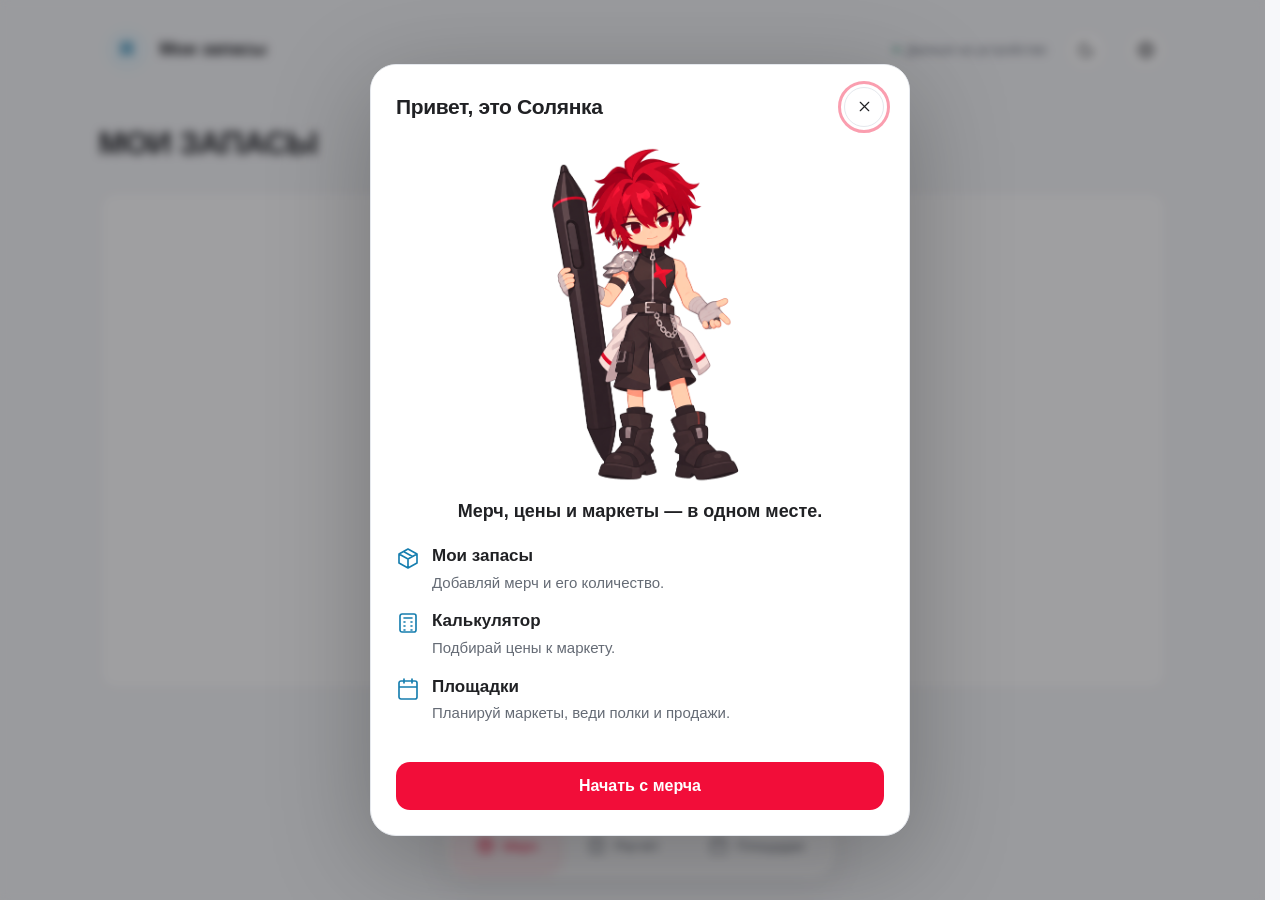
==== commit 3c7421b2: "Add files via upload" ====
--- a/index.html
+++ b/index.html
@@ -5,7 +5,7 @@
   <meta name="viewport" content="width=device-width,initial-scale=1,viewport-fit=cover">
   <meta name="theme-color" content="#f7f8fa">
   <meta name="description" content="Солянка — учёт мерча и калькулятор окупаемости маркета.">
-  <meta http-equiv="Content-Security-Policy" content="default-src 'self'; script-src 'self' https://telegram.org; style-src 'self' 'unsafe-inline'; img-src 'self' data: blob:; connect-src 'self'; object-src 'none'; base-uri 'self'; frame-src 'none'; form-action 'self'">
+  <meta http-equiv="Content-Security-Policy" content="default-src 'self'; script-src 'self' https://telegram.org; style-src 'self' 'unsafe-inline'; img-src 'self' data: blob: https:; connect-src 'self'; object-src 'none'; base-uri 'self'; frame-src 'none'; form-action 'self'">
   <title>Солянка — мерч и маркеты</title>
   <link rel="icon" href="./assets/favicon.svg" type="image/svg+xml">
   <link rel="manifest" href="./manifest.webmanifest">
--- a/styles.css
+++ b/styles.css
@@ -194,3 +194,71 @@
 @media(max-width:360px){.summary-main strong{font-size:19px}.summary-bottom b{font-size:14px}.wizard-nav button{font-size:12px}.wizard-nav button>span{display:none}.inventory-overview{grid-template-columns:1fr 1fr}.overview-stat:last-child{grid-column:1/-1}.summary-card{padding:12px!important}.bottom-nav button{font-size:13px}}
 .detail-tabs{position:sticky;top:76px;z-index:2;margin-bottom:20px}.detail-tabs button{padding:10px 8px;min-width:0;font-size:15px}.detail-page .detail-title:first-child{margin-top:8px}
 @media(max-height:600px){.summary-column{position:static}}
+
+/* 1.2: visual choice cards and a quiet, dedicated result screen. */
+.illustration{display:block;object-fit:contain;max-width:100%;pointer-events:none}
+.calculator-intro{max-width:570px;margin:0 auto;text-align:center;padding-bottom:24px}.calculator-intro>.illustration{width:230px;height:195px;object-fit:cover;margin:0 auto 8px}.calculator-intro>h2{margin:10px 0 22px;font-size:23px}
+.mode-choices{display:grid;gap:16px}.mode-choice{display:flex;align-items:center;gap:16px;background:var(--card);border:1px solid var(--line);border-radius:20px;padding:22px 18px;text-align:left;min-height:108px;width:100%}.mode-choice>span:nth-child(2){flex:1}.mode-choice strong{display:block;font-size:23px}.mode-choice small{display:block;font-size:15px;color:var(--muted);line-height:1.5;margin-top:5px}.mode-choice-icon{display:grid;place-items:center;background:var(--soft);color:var(--red);width:54px;height:54px;border-radius:16px;flex-shrink:0}.mode-choice-icon.blue{color:var(--blue);background:var(--blue-soft)}
+.calc-toolbar{display:flex;align-items:center;justify-content:space-between;gap:12px;margin-bottom:20px}.calc-toolbar .text-btn{font-size:14px}.simple-calculator{max-width:700px;margin:0 auto}.simple-calculator>#summary{margin:0 0 28px}
+.stock-grid,.bundle-grid{display:grid;grid-template-columns:repeat(2,minmax(0,1fr));gap:14px;margin:16px 0 22px}.stock-choice{min-width:0;padding:12px;border:2px solid var(--line);border-radius:20px;background:var(--card);transition:border-color .15s,background .15s}.stock-choice.selected{background:#eef0f3;border-color:#969da8}.stock-picture{position:relative;display:block;width:100%;padding:0;margin:0 0 10px;border-radius:13px;overflow:hidden}.stock-picture>.thumb{display:flex;align-items:center;justify-content:center;width:100%;height:auto;aspect-ratio:1.2;border-radius:13px}.stock-picture .thumb svg{width:72%;height:72%}.stock-picture img{width:100%;height:100%;object-fit:cover}.choice-check{display:none;position:absolute;top:8px;right:8px;background:var(--ink);color:var(--card);width:28px;height:28px;align-items:center;justify-content:center;border-radius:50%}.selected .choice-check{display:flex}.stock-choice h3{font-size:17px;line-height:1.3;overflow-wrap:anywhere;min-height:44px;margin-bottom:5px}.stock-limit{font-size:13px;color:var(--muted);margin-bottom:10px}
+.quantity-control{display:grid;grid-template-columns:40px minmax(0,1fr) 40px;align-items:center;gap:3px;background:var(--card);border-radius:12px;border:1px solid var(--line);overflow:hidden}.quantity-control>button{padding:0;min-width:0;height:44px;font-size:26px;line-height:1;font-weight:500;color:var(--ink)}.quantity-control>input[type=number]{text-align:center;padding:8px 0;min-width:0;background:transparent;border:0;border-radius:0;font-size:18px!important;appearance:textfield;-moz-appearance:textfield}.quantity-control input::-webkit-inner-spin-button,.quantity-control input::-webkit-outer-spin-button{-webkit-appearance:none;margin:0}
+.illustrated-empty{text-align:center;padding:14px 20px 24px;color:var(--muted)}.illustrated-empty img{width:140px;height:180px;margin:0 auto 16px}
+.visual-bundle{padding:14px;min-width:0;margin:0;display:flex;flex-direction:column;gap:10px}.bundle-picture{display:block;width:100%;padding:0;min-height:110px;background:var(--blue-soft);border-radius:14px}.bundle-thumbs,.bundle-preview{display:flex;align-items:center;justify-content:center;gap:8px;flex-wrap:wrap;padding:12px}.bundle-thumbs>span,.bundle-preview>span{position:relative}.bundle-thumbs .thumb{width:60px;height:60px}.bundle-thumbs b,.bundle-preview b{position:absolute;bottom:-3px;right:-5px;font-size:14px;color:var(--ink);background:var(--card);border:1px solid var(--line);border-radius:8px;padding:1px 5px}.bundle-preview{margin-bottom:20px;background:var(--blue-soft);border-radius:16px}.bundle-preview .thumb{height:74px;width:74px}.visual-bundle h3{font-size:18px;overflow-wrap:anywhere}.visual-bundle>p{font-size:15px}.visual-bundle .button{font-size:14px;padding:10px 7px}.bundle-forecast{font-size:13px!important;line-height:1.5;color:var(--muted);margin-top:auto}.bundle-create{display:flex;flex-direction:column;align-items:center;justify-content:center;gap:14px;border:2px dashed var(--line);border-radius:20px;background:var(--card);min-height:210px;color:var(--blue);padding:20px}.bundle-create strong{font-size:18px}
+.payoff-card{padding:20px;border-radius:22px;overflow:hidden}.payoff-heading{display:flex;align-items:center;justify-content:space-between;margin-bottom:18px}.payoff-heading h2{font-size:20px;letter-spacing:-.3px}.payoff-values{display:grid;grid-template-columns:repeat(3,minmax(0,1fr));gap:12px}.payoff-values>div{min-width:0}.payoff-values span{display:block;color:var(--muted);font-size:14px;margin-bottom:5px}.payoff-values strong{display:block;font-size:clamp(17px,4.4vw,24px);font-weight:700;letter-spacing:-.5px;overflow-wrap:anywhere}.blue-text{color:var(--blue)}.payoff-track{position:relative;height:12px;background:var(--line);border-radius:20px;margin-top:24px}.payoff-track>span{display:block;height:100%;border-radius:20px;background:var(--blue);transition:width .15s}.payoff-track>span.covered{background:var(--green)}.payoff-track>i{position:absolute;top:-3px;height:18px;width:2px;background:var(--ink);border-radius:2px;transform:translateX(-50%)}.payoff-caption{font-size:14px;color:var(--muted);margin-top:12px}
+.pro-layout{grid-template-columns:minmax(300px,350px) minmax(0,1fr)}.pro-layout .summary-column{background:var(--bg)}.pro-layout .payoff-values{gap:8px}.pro-layout .payoff-values strong{font-size:19px}.pro-layout .stock-grid{gap:12px}.pro-layout .section{margin-bottom:32px}
+.result-line>.thumb{width:56px;height:56px;flex:0 0 56px}.result-line>span{flex:1}.result-line>strong{text-align:right}.result-line small{font-size:13px}.goal-select{padding:0;width:100%;text-align:left;min-height:36px}.goal-select span{font-size:17px;line-height:1.35}.goal-options{margin:16px 0}.goal-option{border-radius:16px}.goal-option .info-button{right:10px}
+.inventory-grid{grid-template-columns:repeat(2,minmax(0,1fr));gap:14px}.inventory-tile{min-width:0;overflow:hidden}.inventory-open{display:block;padding:14px;text-align:left;width:100%}.inventory-open>.thumb{display:flex;align-items:center;justify-content:center;width:100%;height:auto;aspect-ratio:1.25;border-radius:13px;margin-bottom:13px}.inventory-open>.thumb svg{width:75%;height:75%}.inventory-open>.thumb img{height:100%;width:100%;object-fit:cover}.inventory-open h3{font-size:18px;line-height:1.3;min-height:46px;overflow-wrap:anywhere;margin-bottom:10px}.inventory-open>strong{display:block;font-size:21px}.inventory-open>span:not(.thumb){display:block;font-size:14px;color:var(--muted)}.inventory-open>small{display:block;font-size:13px;color:var(--muted);margin-top:10px;line-height:1.5}
+.category-choices{display:grid;grid-template-columns:repeat(2,minmax(0,1fr));gap:12px;margin-bottom:20px}.category-choice{display:flex;align-items:center;gap:12px;text-align:left;border:2px solid var(--line);padding:12px 8px;border-radius:15px;min-height:80px;font-size:15px;background:var(--card)}.category-choice svg{width:44px;height:44px;color:var(--red)}.category-choice.selected{border-color:var(--blue);background:var(--blue-soft)}
+.dialog-art{width:160px;height:140px;object-fit:cover;margin:0 auto 16px}.help-art{width:100px;height:150px;margin:0 auto 12px}.empty-art{width:160px;height:210px;margin:0 auto 20px}.welcome-layout{display:flex;gap:20px;align-items:center}.welcome-hero{width:135px;height:260px;flex-shrink:0}.welcome-lead{font-size:18px;font-weight:650;line-height:1.45;margin-bottom:20px}.welcome-item{display:flex;gap:12px;align-items:flex-start;margin:18px 0;font-size:15px;color:var(--muted)}.welcome-item svg{color:var(--blue);margin-top:2px}.welcome-item strong{display:block;font-size:17px;color:var(--ink);margin-bottom:3px}.guide-button{margin-bottom:20px}.settings-actions .button,.settings-actions>.text-btn{justify-content:flex-start;text-align:left;padding:15px;min-height:54px;gap:12px}
+:root[data-theme=dark] .stock-choice.selected{background:#30343a;border-color:#77808c}
+@media(max-width:760px){
+ .stock-grid,.bundle-grid{gap:10px}.stock-choice{padding:10px}.quantity-control{grid-template-columns:36px minmax(0,1fr) 36px}.stock-choice h3{font-size:16px}.stock-limit{font-size:12px}.stock-picture>.thumb{aspect-ratio:1.1}.stock-picture .thumb svg{max-width:110px;max-height:110px}
+ .pro-layout{display:flex}.pro-layout .summary-column{position:sticky;top:0;padding:8px 0}.payoff-card{padding:16px}.payoff-heading{margin-bottom:14px}.payoff-values{gap:8px}.payoff-values strong,.pro-layout .payoff-values strong{font-size:19px}.payoff-track{margin-top:20px}.payoff-caption{font-size:13px}
+ .simple-calculator>.section{margin-top:8px}.mode-choice{padding:18px 14px;gap:12px}.mode-choice strong{font-size:22px}.mode-choice small{font-size:14px}.mode-choice-icon{width:46px;height:46px}.calculator-intro>.illustration{height:170px;width:210px}.calculator-intro .sheet-description{font-size:14px}
+ .inventory-grid{grid-template-columns:repeat(2,minmax(0,1fr));gap:10px}.inventory-open{padding:12px}.inventory-open h3{font-size:16px;min-height:42px}.inventory-open small{font-size:12px}.inventory-open>strong{font-size:20px}
+ .welcome-layout{gap:12px}.welcome-hero{width:105px;height:250px}.welcome-item{font-size:14px;gap:8px}.welcome-item strong{font-size:16px}.welcome-lead{font-size:17px}.welcome-item svg{width:20px;height:20px}
+ .result-line{flex-wrap:nowrap;padding:14px;gap:10px;font-size:15px}.result-line>.thumb{width:42px;height:42px;flex-basis:42px}.result-line strong{font-size:17px;white-space:normal}
+ .category-choice{flex-direction:column;text-align:center;gap:6px}.visual-bundle{padding:12px}.bundle-thumbs{padding:8px;gap:5px}.bundle-thumbs .thumb{width:48px;height:48px}
+}
+@media(max-width:360px){.payoff-values span{font-size:12px}.payoff-values strong,.pro-layout .payoff-values strong{font-size:17px}.quantity-control{grid-template-columns:32px minmax(0,1fr) 32px}.welcome-layout{flex-direction:column}.welcome-hero{width:90px;height:140px}.stock-choice{padding:8px}.stock-choice h3{font-size:15px}.mode-choice-icon{width:38px;height:44px}.mode-choice{gap:9px}.mode-choice small{font-size:13px}}
+@media(min-width:1000px){.inventory-grid{max-width:820px;margin:auto}.inventory-open>.thumb{max-height:250px}.inventory-open>.thumb svg{max-width:180px;max-height:180px}}
+@media(max-height:600px){.pro-layout .summary-column{position:static}}
+.manual-price-card{padding:18px;margin:14px 0}.manual-price-heading{display:flex;align-items:center;gap:12px;margin-bottom:18px}.manual-price-heading>.thumb{width:52px;height:52px}.manual-price-heading>span{min-width:0}.manual-price-heading strong{display:block;font-size:17px;overflow-wrap:anywhere}.manual-price-heading small{display:block;font-size:14px;color:var(--muted);margin-top:4px}.manual-price-card .field{margin-bottom:14px}.manual-price-card .field>span{font-size:14px}.manual-price-card .form-grid{grid-template-columns:1fr 1fr}.manual-price-card input[type=range]{margin-top:6px}
+@media(max-width:360px){.manual-price-card .form-grid{grid-template-columns:1fr}}
+
+/* Explicit width is required for native range inputs; their default is ~129px. */
+input[type=range]{width:100%;max-width:100%;min-width:0;box-sizing:border-box;margin:18px 0;align-self:stretch}
+.range-card,.manual-price-card,.range-wrap{min-width:0}
+/* Full-width illustration above the introduction instead of a narrow side rail. */
+.welcome-layout{display:flex;flex-direction:column;gap:12px;align-items:center}
+.welcome-layout>.welcome-hero{width:min(100%,290px);height:clamp(230px,38dvh,340px);max-width:none;object-fit:contain;flex-shrink:0;margin:0 auto}
+.welcome-layout>div{width:100%}.welcome-lead{text-align:center;margin-bottom:20px}.welcome-item{margin:16px 0;font-size:15px}.welcome-item strong{font-size:17px}
+@media(max-width:360px){.welcome-layout>.welcome-hero{width:240px;height:260px}}
+
+/* 1.4: readable controls, pinned results and keyboard-safe navigation. */
+.profile-header{display:flex;align-items:center;gap:11px;min-width:0;text-align:left;max-width:55%}
+.profile-avatar{position:relative;display:grid;place-items:center;width:44px;height:44px;flex-shrink:0;border-radius:50%;background:var(--blue-soft);color:var(--blue);font-size:20px;font-weight:650;overflow:hidden}
+.profile-avatar img{position:absolute;inset:0;width:100%;height:100%;object-fit:cover}
+.profile-name{font-size:18px;font-weight:650;white-space:nowrap;overflow:hidden;text-overflow:ellipsis}
+.filter-button{font-size:14px;white-space:normal;flex-shrink:0}
+.quantity-control input[readonly]{cursor:pointer;background:var(--blue-soft);color:var(--blue);border-radius:10px}
+.quantity-picker{display:grid;grid-template-columns:1fr 1fr minmax(65px,1.4fr) 1fr 1fr;gap:5px;align-items:center}
+.quantity-picker button{min-width:0;min-height:48px;border-radius:12px;background:var(--blue-soft);color:var(--blue);font-size:18px;font-weight:650}
+.quantity-picker input{width:100%;min-width:0;text-align:center;padding:12px 2px;font-size:21px}
+.simple-calculator>#summary,.pro-layout .summary-column{position:sticky;top:var(--safe-top,0px);z-index:12;background:var(--bg);padding:8px 0;align-self:start}
+.simple-calculator>#summary{margin-bottom:20px}
+.editing-field .bottom-nav{display:none}
+.editing-field .simple-calculator>#summary,.editing-field .pro-layout .summary-column{position:static}
+input,textarea,select{scroll-margin-block:28px}
+.editing-field dialog{max-height:min(90dvh,calc(var(--visible-height,100dvh) - 16px))}
+@media(max-width:760px){
+ .profile-header{max-width:calc(100% - 100px)}
+ .profile-name{font-size:17px}
+ .pro-layout .summary-column{width:100%;align-self:stretch}
+ .payoff-card{padding:12px 16px}
+ .payoff-heading h2{font-size:17px}
+ .payoff-caption{margin-bottom:0;font-size:13px}
+ .editing-field dialog{bottom:var(--keyboard-offset,0px)}
+ .toolbar .searchbox{min-width:0;flex:1}
+ .filter-button{max-width:125px;padding:10px;font-size:14px}
+}
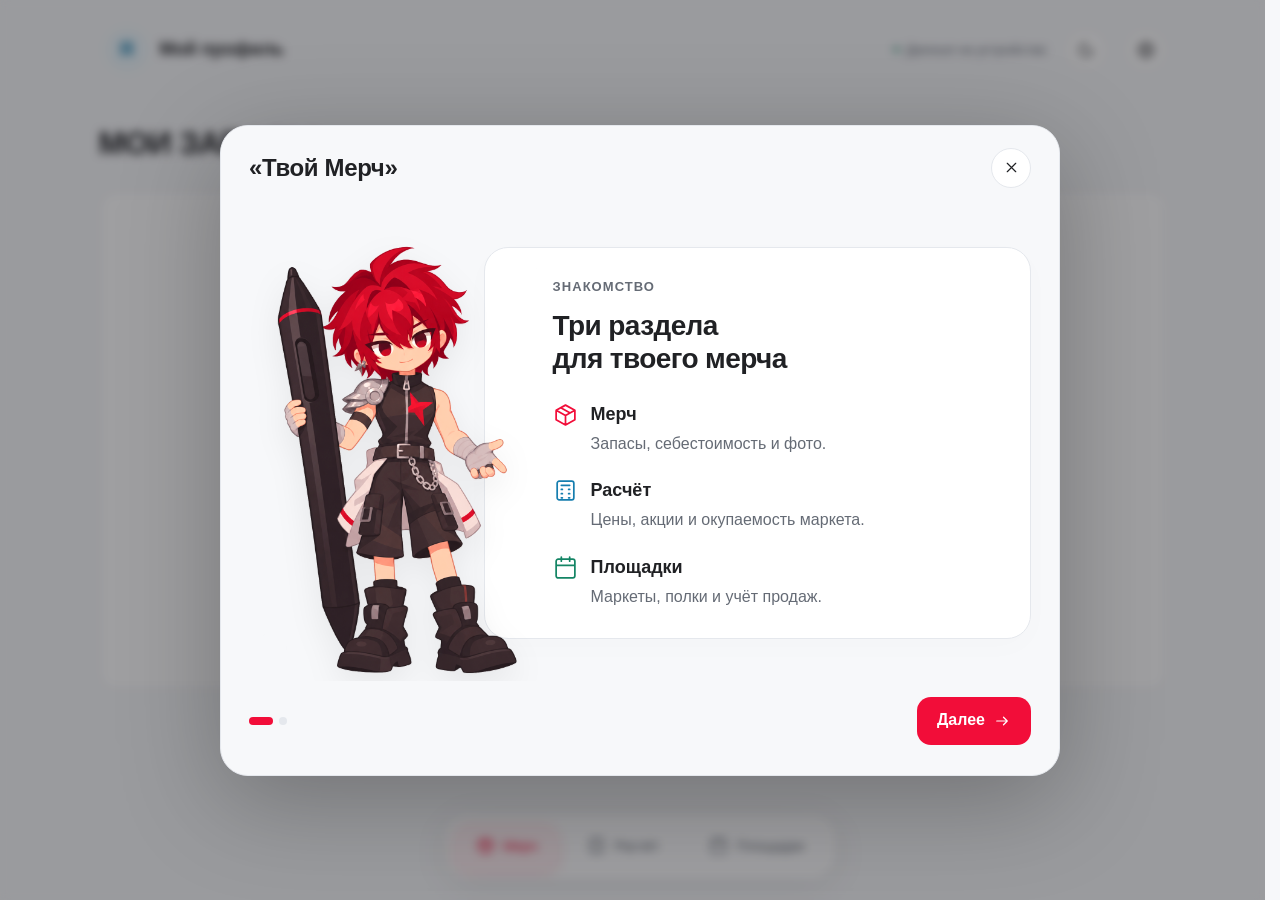
==== commit f1b1b9c2: "Add files via upload" ====
--- a/index.html
+++ b/index.html
@@ -4,9 +4,9 @@
   <meta charset="UTF-8">
   <meta name="viewport" content="width=device-width,initial-scale=1,viewport-fit=cover">
   <meta name="theme-color" content="#f7f8fa">
-  <meta name="description" content="Солянка — учёт мерча и калькулятор окупаемости маркета.">
+  <meta name="description" content="«Твой Мерч» — учёт мерча и калькулятор окупаемости маркета.">
   <meta http-equiv="Content-Security-Policy" content="default-src 'self'; script-src 'self' https://telegram.org; style-src 'self' 'unsafe-inline'; img-src 'self' data: blob: https:; connect-src 'self'; object-src 'none'; base-uri 'self'; frame-src 'none'; form-action 'self'">
-  <title>Солянка — мерч и маркеты</title>
+  <title>«Твой Мерч» — мерч и маркеты</title>
   <link rel="icon" href="./assets/favicon.svg" type="image/svg+xml">
   <link rel="manifest" href="./manifest.webmanifest">
   <link rel="stylesheet" href="./styles.css">
--- a/styles.css
+++ b/styles.css
@@ -262,3 +262,28 @@
  .toolbar .searchbox{min-width:0;flex:1}
  .filter-button{max-width:125px;padding:10px;font-size:14px}
 }
+
+/* 1.5: welcome story, profile and planned collaboration. */
+.support-card{display:flex;align-items:center;gap:14px;padding:20px;margin-bottom:16px;border-radius:20px;background:var(--blue-soft);color:var(--ink);text-decoration:none}
+.support-card>span:nth-child(2){flex:1;min-width:0}.support-card strong{display:block;font-size:18px;margin-bottom:6px}.support-card span span{display:block;font-size:15px;line-height:1.5}.support-icon{display:grid;place-items:center;color:var(--blue)}.support-card>svg{flex-shrink:0;color:var(--blue)}
+.planned-feature{position:relative;margin:18px 0;padding:16px;background:var(--bg);border:1px solid var(--line);border-radius:16px;display:flex;align-items:center;gap:12px;flex-wrap:wrap}
+.planned-button:disabled{display:flex;align-items:center;gap:9px;min-height:44px;color:var(--muted);font-size:16px;font-weight:600;opacity:1;cursor:not-allowed;text-align:left;flex:1;min-width:150px}
+.planned-label{font-size:12px;font-weight:600;color:var(--muted);border:1px solid var(--line);border-radius:8px;padding:5px 8px;white-space:nowrap}.planned-feature p{flex-basis:100%;margin:0;font-size:15px;line-height:1.5;color:var(--muted)}
+.profile-card{text-align:center;padding:12px 0 24px}.profile-card .profile-avatar-large{width:82px;height:82px;font-size:32px;margin:0 auto 16px}.profile-card h3{font-size:24px;overflow-wrap:anywhere}.profile-card p{font-size:15px;line-height:1.5;color:var(--muted);margin-top:8px}.profile-friends h3{font-size:20px;margin-bottom:8px}.profile-friends>p{font-size:16px;line-height:1.5;color:var(--muted)}.profile-friends .planned-feature{margin:12px 0}.profile-local{display:flex;gap:9px;font-size:14px;line-height:1.5;color:var(--muted);margin-top:24px}.profile-local svg{flex-shrink:0;margin-top:2px}
+dialog.welcome-sheet{width:min(840px,calc(100% - 32px));max-width:840px;max-height:94dvh;border-radius:28px;background:var(--bg)}
+.welcome-sheet .sheet-header{background:var(--bg);padding:22px 28px 10px}.welcome-sheet .sheet-header h2{font-size:24px}.welcome-sheet .sheet-body{padding:8px 28px 24px}.intro-scene{position:relative;min-height:475px;display:flex;align-items:center;padding:18px 0}
+.intro-character{position:absolute;z-index:2;left:-22px;bottom:0;width:42%;height:100%;max-height:510px;object-fit:contain;object-position:center bottom;pointer-events:none;filter:drop-shadow(0 12px 16px #00000012)}
+.intro-panel{position:relative;margin-left:30%;width:70%;padding:30px 28px 30px 68px;border-radius:24px;background:var(--card);border:1px solid var(--line);box-shadow:0 8px 30px #00000004;min-width:0}
+.intro-eyebrow{font-size:13px;font-weight:650;letter-spacing:.08em;text-transform:uppercase;color:var(--muted);margin-bottom:12px}.intro-panel h3{font-size:28px;line-height:1.18;letter-spacing:-.6px;margin:0 0 26px;outline:none}.intro-feature{display:flex;align-items:flex-start;gap:13px;margin-top:22px}.intro-feature>svg{flex-shrink:0;color:var(--red);margin-top:1px}.intro-feature:nth-of-type(2)>svg{color:var(--blue)}.intro-feature:nth-of-type(3)>svg{color:var(--green)}.intro-feature strong{font-size:18px}.intro-feature p{font-size:16px;line-height:1.45;color:var(--muted);margin-top:5px}.intro-copy{font-size:16px;line-height:1.55;margin:0 0 16px}.intro-tip{display:flex;gap:10px;align-items:flex-start;background:var(--blue-soft);padding:14px;border-radius:14px;font-size:15px;line-height:1.5;margin:18px 0}.intro-tip svg{flex-shrink:0;color:var(--blue)}.intro-footnote{font-size:13px;line-height:1.5;color:var(--muted);margin-top:18px}.intro-navigation{display:flex;justify-content:space-between;align-items:center;gap:12px;padding-top:16px}.intro-progress{display:flex;gap:6px}.intro-progress i{width:8px;height:8px;border-radius:10px;background:var(--line)}.intro-progress .current{width:24px;background:var(--red)}.intro-buttons{display:flex;gap:8px}.intro-buttons .button{min-height:48px}
+@media(max-width:600px){
+ dialog.welcome-sheet{width:100%;max-width:100%;border-radius:26px 26px 0 0;max-height:94dvh}
+ .welcome-sheet .sheet-header{padding:16px 20px 8px}.welcome-sheet .sheet-header h2{font-size:22px}.welcome-sheet .sheet-body{padding:0 16px 20px}
+ .intro-scene{display:block;padding:0;min-height:0;padding-top:230px}
+ .intro-character{top:0;bottom:auto;left:0;width:200px;height:310px;max-height:none;object-position:left top}
+ .intro-panel{margin-left:26px;width:calc(100% - 26px);padding:90px 22px 24px;border-radius:22px}
+ .intro-panel h3{font-size:25px;margin-bottom:22px}.intro-eyebrow{position:absolute;top:24px;right:20px;max-width:110px;font-size:12px;text-align:right}
+ .intro-feature{margin-top:18px}.intro-feature p{font-size:16px}.intro-navigation{padding:16px 4px 0}.intro-buttons .button{padding:12px 18px}
+ .support-card{padding:16px;gap:10px}.support-card strong{font-size:17px}.support-card span span{font-size:14px}.support-icon{display:none}
+}
+@media(prefers-reduced-motion:reduce){.welcome-sheet *{animation:none;transition:none}}
+.welcome-sheet .intro-navigation{position:sticky;bottom:0;z-index:4;background:var(--bg);padding-bottom:6px}
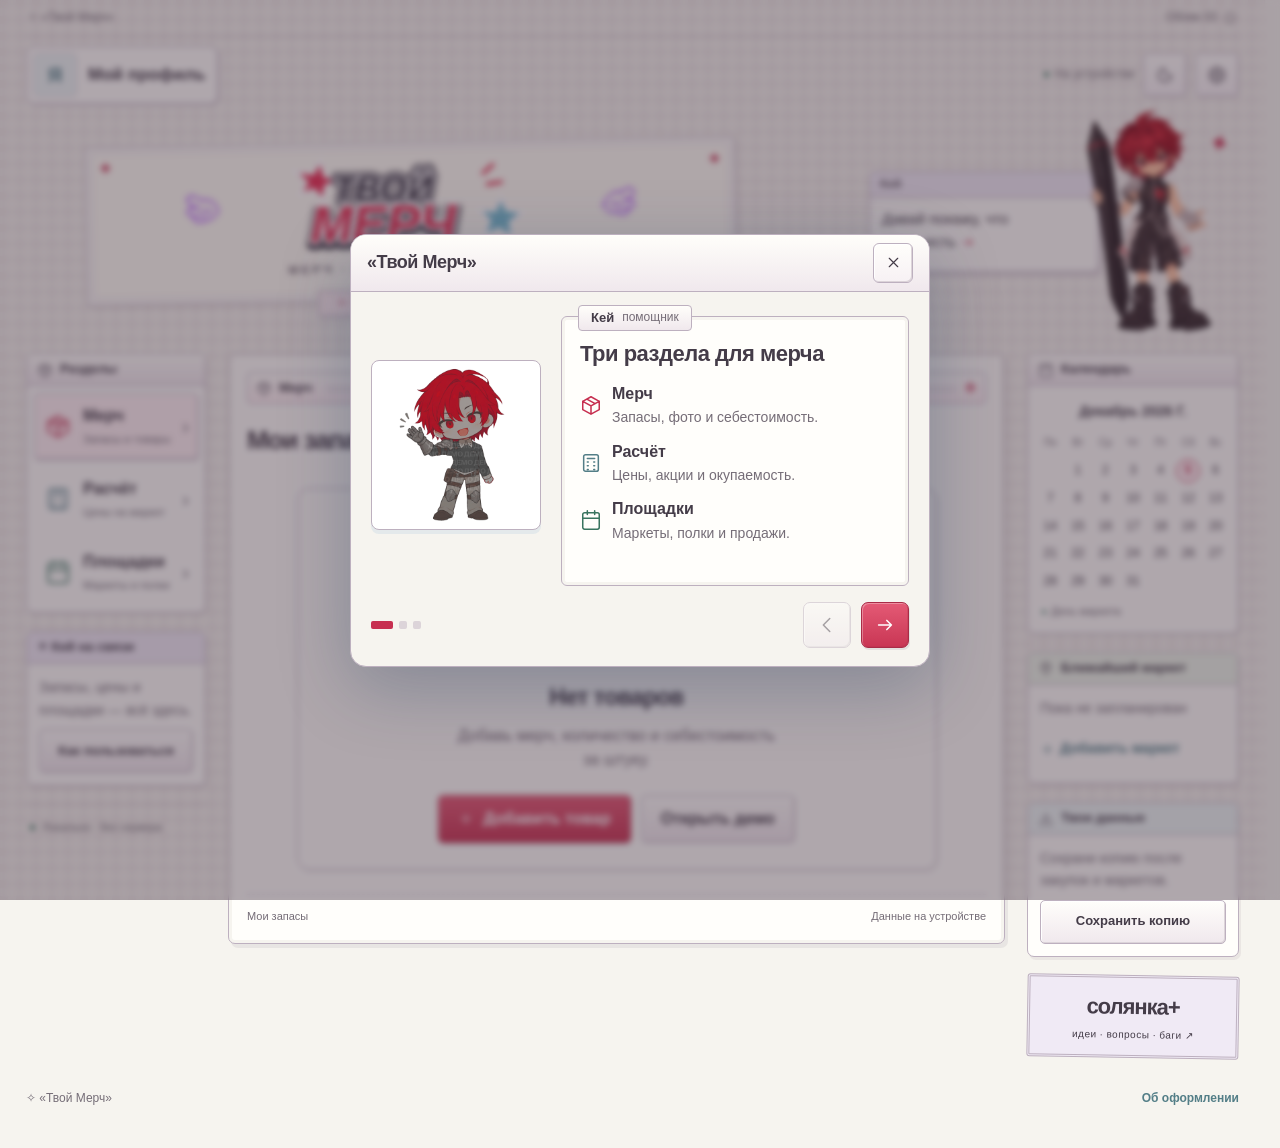
==== commit f40b9eb2: "Add files via upload" ====
--- a/index.html
+++ b/index.html
@@ -3,13 +3,14 @@
 <head>
   <meta charset="UTF-8">
   <meta name="viewport" content="width=device-width,initial-scale=1,viewport-fit=cover">
-  <meta name="theme-color" content="#f7f8fa">
+  <meta name="theme-color" content="#f7f5f2">
   <meta name="description" content="«Твой Мерч» — учёт мерча и калькулятор окупаемости маркета.">
   <meta http-equiv="Content-Security-Policy" content="default-src 'self'; script-src 'self' https://telegram.org; style-src 'self' 'unsafe-inline'; img-src 'self' data: blob: https:; connect-src 'self'; object-src 'none'; base-uri 'self'; frame-src 'none'; form-action 'self'">
-  <title>«Твой Мерч» — мерч и маркеты</title>
+  <title>«Твой Мерч» · визуальный эксперимент</title>
   <link rel="icon" href="./assets/favicon.svg" type="image/svg+xml">
   <link rel="manifest" href="./manifest.webmanifest">
   <link rel="stylesheet" href="./styles.css">
+  <link rel="stylesheet" href="./retro.css">
   <script src="https://telegram.org/js/telegram-web-app.js?64"></script>
   <script type="module" src="./app.mjs"></script>
 </head>
--- a/styles.css
+++ b/styles.css
@@ -270,20 +270,32 @@
 .planned-button:disabled{display:flex;align-items:center;gap:9px;min-height:44px;color:var(--muted);font-size:16px;font-weight:600;opacity:1;cursor:not-allowed;text-align:left;flex:1;min-width:150px}
 .planned-label{font-size:12px;font-weight:600;color:var(--muted);border:1px solid var(--line);border-radius:8px;padding:5px 8px;white-space:nowrap}.planned-feature p{flex-basis:100%;margin:0;font-size:15px;line-height:1.5;color:var(--muted)}
 .profile-card{text-align:center;padding:12px 0 24px}.profile-card .profile-avatar-large{width:82px;height:82px;font-size:32px;margin:0 auto 16px}.profile-card h3{font-size:24px;overflow-wrap:anywhere}.profile-card p{font-size:15px;line-height:1.5;color:var(--muted);margin-top:8px}.profile-friends h3{font-size:20px;margin-bottom:8px}.profile-friends>p{font-size:16px;line-height:1.5;color:var(--muted)}.profile-friends .planned-feature{margin:12px 0}.profile-local{display:flex;gap:9px;font-size:14px;line-height:1.5;color:var(--muted);margin-top:24px}.profile-local svg{flex-shrink:0;margin-top:2px}
-dialog.welcome-sheet{width:min(840px,calc(100% - 32px));max-width:840px;max-height:94dvh;border-radius:28px;background:var(--bg)}
-.welcome-sheet .sheet-header{background:var(--bg);padding:22px 28px 10px}.welcome-sheet .sheet-header h2{font-size:24px}.welcome-sheet .sheet-body{padding:8px 28px 24px}.intro-scene{position:relative;min-height:475px;display:flex;align-items:center;padding:18px 0}
-.intro-character{position:absolute;z-index:2;left:-22px;bottom:0;width:42%;height:100%;max-height:510px;object-fit:contain;object-position:center bottom;pointer-events:none;filter:drop-shadow(0 12px 16px #00000012)}
-.intro-panel{position:relative;margin-left:30%;width:70%;padding:30px 28px 30px 68px;border-radius:24px;background:var(--card);border:1px solid var(--line);box-shadow:0 8px 30px #00000004;min-width:0}
-.intro-eyebrow{font-size:13px;font-weight:650;letter-spacing:.08em;text-transform:uppercase;color:var(--muted);margin-bottom:12px}.intro-panel h3{font-size:28px;line-height:1.18;letter-spacing:-.6px;margin:0 0 26px;outline:none}.intro-feature{display:flex;align-items:flex-start;gap:13px;margin-top:22px}.intro-feature>svg{flex-shrink:0;color:var(--red);margin-top:1px}.intro-feature:nth-of-type(2)>svg{color:var(--blue)}.intro-feature:nth-of-type(3)>svg{color:var(--green)}.intro-feature strong{font-size:18px}.intro-feature p{font-size:16px;line-height:1.45;color:var(--muted);margin-top:5px}.intro-copy{font-size:16px;line-height:1.55;margin:0 0 16px}.intro-tip{display:flex;gap:10px;align-items:flex-start;background:var(--blue-soft);padding:14px;border-radius:14px;font-size:15px;line-height:1.5;margin:18px 0}.intro-tip svg{flex-shrink:0;color:var(--blue)}.intro-footnote{font-size:13px;line-height:1.5;color:var(--muted);margin-top:18px}.intro-navigation{display:flex;justify-content:space-between;align-items:center;gap:12px;padding-top:16px}.intro-progress{display:flex;gap:6px}.intro-progress i{width:8px;height:8px;border-radius:10px;background:var(--line)}.intro-progress .current{width:24px;background:var(--red)}.intro-buttons{display:flex;gap:8px}.intro-buttons .button{min-height:48px}
+/* Square illustration slots keep replacement chibis consistent throughout the app. */
+.illustration{aspect-ratio:1;object-fit:contain}
+.empty-art,.dialog-art,.help-art,.calculator-intro>.illustration{width:clamp(130px,38vw,210px);height:auto;aspect-ratio:1;object-fit:contain;margin:0 auto 16px}
+.profile-header{padding:7px 12px 7px 7px;background:var(--card);border:1px solid var(--line);border-radius:17px;min-height:56px;transition:background .15s}
+.profile-header:hover{background:var(--blue-soft)}.profile-header:active{transform:scale(.98)}
+.demo-banner{gap:10px}.demo-banner button{font-size:14px;font-weight:650;min-height:44px;padding:8px 12px;border-radius:12px;background:var(--card);white-space:nowrap}
+dialog.welcome-sheet{width:min(580px,calc(100% - 24px));max-width:580px;max-height:calc(100dvh - var(--safe-top,0px) - var(--safe-bottom,0px) - 24px);border-radius:26px;background:var(--card);overflow:auto;padding:0}
+.welcome-sheet .sheet-header{position:static;padding:16px 20px 6px;background:transparent}.welcome-sheet .sheet-header h2{font-size:21px}.welcome-sheet .sheet-body{padding:0 22px 20px}
+.intro-scene{display:flex;flex-direction:column;align-items:center;gap:8px}
+.intro-character{display:block;width:clamp(96px,23dvh,200px);height:auto;aspect-ratio:1;object-fit:contain;border-radius:20px;flex-shrink:0}
+.intro-panel{width:100%;min-height:235px;padding:0 8px}.intro-panel h3{font-size:24px;line-height:1.2;letter-spacing:-.5px;text-align:center;margin:0 0 18px;outline:none}
+.intro-feature{display:flex;align-items:center;gap:12px;margin:14px 0}.intro-feature>svg{color:var(--red)}.intro-feature:nth-of-type(2)>svg{color:var(--blue)}.intro-feature:nth-of-type(3)>svg{color:var(--green)}.intro-feature strong{font-size:17px}.intro-feature p{font-size:15px;line-height:1.4;color:var(--muted);margin-top:3px}
+.intro-copy{font-size:16px;line-height:1.5;margin:0 0 16px}.intro-tip{display:flex;gap:10px;align-items:flex-start;background:var(--blue-soft);border-radius:14px;padding:14px;font-size:15px;line-height:1.45;margin:14px 0}.intro-tip svg{flex-shrink:0;color:var(--blue)}.intro-future{color:var(--muted);font-size:15px}
+.intro-navigation{display:flex;align-items:center;justify-content:space-between;gap:12px;margin-top:12px}.intro-progress{display:flex;gap:6px;flex-shrink:0}.intro-progress i{width:8px;height:8px;border-radius:10px;background:var(--line)}.intro-progress .current{width:22px;background:var(--red)}.intro-buttons{display:flex;gap:10px}.intro-buttons .button{min-height:46px;padding:10px 18px}.intro-buttons .intro-arrow{width:48px;padding:10px}.intro-arrow:disabled{background:var(--bg);color:var(--muted);opacity:.45}.intro-demo-actions{display:flex;gap:8px}.intro-demo-actions .button{font-size:14px;padding:10px 12px}
 @media(max-width:600px){
- dialog.welcome-sheet{width:100%;max-width:100%;border-radius:26px 26px 0 0;max-height:94dvh}
- .welcome-sheet .sheet-header{padding:16px 20px 8px}.welcome-sheet .sheet-header h2{font-size:22px}.welcome-sheet .sheet-body{padding:0 16px 20px}
- .intro-scene{display:block;padding:0;min-height:0;padding-top:230px}
- .intro-character{top:0;bottom:auto;left:0;width:200px;height:310px;max-height:none;object-position:left top}
- .intro-panel{margin-left:26px;width:calc(100% - 26px);padding:90px 22px 24px;border-radius:22px}
- .intro-panel h3{font-size:25px;margin-bottom:22px}.intro-eyebrow{position:absolute;top:24px;right:20px;max-width:110px;font-size:12px;text-align:right}
- .intro-feature{margin-top:18px}.intro-feature p{font-size:16px}.intro-navigation{padding:16px 4px 0}.intro-buttons .button{padding:12px 18px}
+ dialog.welcome-sheet{top:50%;bottom:auto;left:50%;right:auto;transform:translate(-50%,-50%);margin:0;width:calc(100% - 24px);border:1px solid var(--line);border-radius:24px}
+ .welcome-sheet .sheet-body{padding:0 18px 18px}.intro-panel{padding:0;min-height:235px}.intro-panel h3{font-size:22px}.intro-character{width:clamp(90px,22dvh,180px)}
+ .intro-navigation:has(.intro-demo-actions){flex-direction:column;gap:12px}.intro-demo-actions{width:100%}.intro-navigation:has(.intro-demo-actions) .intro-buttons{width:100%}.intro-demo-actions .button{flex:1;min-width:0;font-size:15px}
+ .profile-header{max-width:calc(100% - 96px)}.profile-header .profile-avatar{width:38px;height:38px}
  .support-card{padding:16px;gap:10px}.support-card strong{font-size:17px}.support-card span span{font-size:14px}.support-icon{display:none}
 }
-@media(prefers-reduced-motion:reduce){.welcome-sheet *{animation:none;transition:none}}
-.welcome-sheet .intro-navigation{position:sticky;bottom:0;z-index:4;background:var(--bg);padding-bottom:6px}
+@media(max-height:680px){
+ .intro-character{width:clamp(70px,16dvh,110px)}.intro-panel{min-height:210px}.intro-panel h3{font-size:21px;margin-bottom:12px}.intro-feature{margin:10px 0}.intro-copy{font-size:15px;margin-bottom:10px}.intro-tip{padding:11px;margin:10px 0}.intro-navigation{margin-top:8px}
+ .welcome-sheet .sheet-header{padding-top:10px}.welcome-sheet .sheet-body{padding-bottom:12px}
+}
+@media(max-height:470px) and (min-width:520px){
+ .intro-scene{flex-direction:row;gap:20px}.intro-character{width:130px}.intro-panel{min-height:0}.intro-panel h3{text-align:left}.intro-navigation{margin-top:12px}
+}
+@media(prefers-reduced-motion:reduce){.welcome-sheet *,.profile-header{animation:none;transition:none}}
--- a/retro.css
+++ b/retro.css
@@ -0,0 +1,216 @@
+/* Experimental skin. Business logic and the stable stylesheet remain separate. */
+:root{
+ --bg:#f7f5f2;--card:#ffffff;--ink:#302e39;--muted:#686270;--line:#d8d3db;
+ --red:#d62045;--soft:#fff0f3;--blue:#396b8c;--blue-soft:#edf5f8;--green:#20785b;
+ --glass:#ffffffed;--shadow:0 5px 0 #b6c9dc35,0 12px 24px #668aaa12;
+ --chrome-top:#ffffff;--chrome-bottom:#eeeaf0;--chrome-edge:#c2bac8;
+ --tile-top:#fff;--tile-bottom:#f8f6f7;--shine:#ffffff;--nav-active:#fff3f6;
+ font-family:-apple-system,BlinkMacSystemFont,'Segoe UI',sans-serif;
+}
+:root[data-theme=dark]{
+ --bg:#1d1c20;--card:#28262c;--ink:#f6f2f5;--muted:#beb6c1;--line:#4c4652;
+ --red:#ff8b9f;--soft:#422c35;--blue:#a8cddd;--blue-soft:#30383d;--green:#a3d9bc;
+ --glass:#28262cf2;--chrome-top:#3b363f;--chrome-bottom:#2c2930;--chrome-edge:#645b6b;
+ --tile-top:#353039;--tile-bottom:#2c2930;--shine:#625a68;--nav-active:#422c35;
+ --shadow:0 3px 0 #0002,0 8px 18px #0002;
+}
+
+body{
+ background-color:var(--bg);
+ background-image:radial-gradient(circle at 1px 1px,color-mix(in srgb,var(--blue) 12%,transparent) 1px,transparent 0);
+ background-size:18px 18px;
+}
+button{transition:background-color .14s,border-color .14s,box-shadow .14s}
+button:focus-visible,a:focus-visible,input:focus-visible,select:focus-visible,textarea:focus-visible{outline:3px solid var(--blue);outline-offset:3px}
+button:disabled{opacity:.45;cursor:default}
+h1,h2,h3{letter-spacing:-.025em}h1{text-transform:none;font-weight:720}
+.app-shell{max-width:1080px;padding:0 30px calc(120px + var(--safe-bottom));}
+.desktop-caption{display:flex;align-items:center;justify-content:space-between;gap:10px;padding:12px 0 0;min-height:40px;color:var(--muted)}
+.desktop-brand{display:flex;gap:7px;align-items:center;font-size:13px;font-weight:650;white-space:nowrap;color:var(--blue)}
+.experiment-badge{display:flex;gap:6px;align-items:center;min-height:32px;padding:5px 0;font-size:12px;color:var(--muted)}
+.topbar{height:86px;border-bottom:1px solid var(--chrome-edge);box-shadow:0 1px 0 var(--shine);margin-bottom:22px}
+.profile-header{border-radius:12px;border-color:var(--chrome-edge);background:linear-gradient(var(--tile-top),var(--tile-bottom));box-shadow:inset 0 1px var(--shine),0 2px 0 color-mix(in srgb,var(--line) 50%,transparent);padding:6px 12px 6px 6px;min-height:54px;max-width:55%}
+.profile-header:hover{border-color:var(--blue);background:var(--blue-soft)}
+.profile-avatar{border-radius:9px;background:var(--blue-soft);border:1px solid var(--line)}
+.profile-name{font-size:17px}.profile-card .profile-avatar-large{border-radius:20px}
+.icon-btn{border:1px solid var(--chrome-edge);background:linear-gradient(var(--tile-top),var(--tile-bottom));border-radius:9px;box-shadow:inset 0 1px var(--shine);min-width:44px;min-height:44px}
+.topbar-right{gap:9px}.topbar-right .icon-btn{width:44px;height:44px}
+.local-status{font-size:12px;color:var(--muted);gap:6px}.status-dot{background:var(--green);box-shadow:none}
+.page-heading{border:1px solid var(--chrome-edge);border-radius:12px 12px 6px 6px;background:linear-gradient(180deg,var(--chrome-top),var(--chrome-bottom));box-shadow:inset 0 1px var(--shine),var(--shadow);padding:14px 16px;margin:0 0 20px;gap:12px;min-height:64px}
+.page-heading h1{font-size:26px;line-height:1.15;min-width:0;color:var(--ink)}
+.page-heading .button{min-height:44px;padding:10px 14px;border-radius:9px;font-size:15px}
+.button{min-height:48px;border:1px solid #ae1734;border-radius:10px;background:linear-gradient(#ec4263,#cf2141);color:#fff;box-shadow:inset 0 1px #ffffff45,0 2px 0 #8b17342b;font-weight:650;text-shadow:none;gap:9px}
+.button:hover{background:linear-gradient(#f15372,#d82b4a);border-color:#ae1734;box-shadow:inset 0 1px #ffffff45,0 2px 0 #8b17342b}
+.button.secondary{color:var(--blue);border-color:var(--chrome-edge);background:linear-gradient(var(--tile-top),var(--chrome-bottom));box-shadow:inset 0 1px var(--shine),0 2px 0 #668aaa16}
+.button.secondary:hover{background:var(--blue-soft);border-color:var(--blue)}
+.button.ghost{color:var(--ink);background:var(--card);border-color:var(--line);box-shadow:none}
+.text-btn{color:var(--blue);min-height:44px;line-height:1.4}.remove,.info-button{min-width:40px;min-height:40px}
+.card,.stock-choice,.mode-choice{border:1px solid var(--chrome-edge);background:var(--card);box-shadow:var(--shadow);border-radius:12px}
+.section h2,.section-top h2{font-size:21px}.section{margin-bottom:26px}
+.inventory-overview{border:1px solid var(--chrome-edge);border-radius:12px;background:var(--card);gap:0;overflow:hidden;box-shadow:var(--shadow);margin-bottom:20px}
+.overview-stat{background:transparent;border:0;border-radius:0;padding:19px 20px;box-shadow:none}
+.overview-stat+.overview-stat{border-left:1px solid var(--line)}
+.overview-stat .stat-value{font-size:25px;line-height:1.2;color:var(--ink);margin-bottom:8px}
+.overview-stat:nth-child(2) .stat-value{color:var(--blue)}.overview-stat .stat-label{font-size:14px;line-height:1.4}
+.toolbar{gap:12px;margin:20px 0}.searchbox{background:var(--card);border:1px solid var(--chrome-edge);border-radius:9px}.searchbox input{min-height:48px}
+.filter-button{color:var(--blue);border-radius:9px;font-size:14px;max-width:148px}
+.inventory-grid{display:grid;grid-template-columns:repeat(3,minmax(0,1fr));gap:18px}
+.inventory-tile{padding:0;overflow:hidden;position:relative;border-radius:12px;background:var(--card)}
+.inventory-open{display:grid;grid-template-columns:1fr;gap:0;text-align:left;width:100%;padding:12px;min-width:0;position:relative;overflow:hidden}
+.inventory-open>.thumb{width:100%;height:auto;aspect-ratio:1.32;border-radius:7px;border:1px solid var(--line);margin:0 0 14px;box-shadow:inset 0 1px var(--shine)}
+.inventory-open>.thumb svg{width:65%;height:65%}
+.inventory-open>.thumb img{width:100%;height:100%;object-fit:cover}
+.inventory-open h3{font-size:19px;line-height:1.25;margin:0 0 13px;min-height:0;overflow-wrap:anywhere}
+.inventory-open>strong{font-size:22px;line-height:1.25;margin:0 0 5px;font-variant-numeric:tabular-nums}
+.inventory-open>span:not(.thumb){font-size:14px;color:var(--green);margin:0 0 14px}
+.inventory-open>small{font-size:13px;color:var(--muted);line-height:1.5;border-top:1px solid var(--line);padding-top:10px}
+.inventory-tile:hover{border-color:var(--blue)}
+.thumb.red{background:#ffe9ee;color:#bf294a}.thumb.blue{background:#e5f3ff;color:#2677b3}.thumb.lavender{background:#e9ecfb;color:#6c72a7}.thumb.green{background:#e9f6ee;color:#388260}
+[data-theme=dark] .thumb.red{background:#4b2d40;color:#ffadc0}[data-theme=dark] .thumb.blue{background:#244763;color:#a2d7ff}[data-theme=dark] .thumb.lavender{background:#393e60;color:#c3c8ff}[data-theme=dark] .thumb.green{background:#294a40;color:#a3e9c3}
+.bottom-nav{border:1px solid var(--chrome-edge);border-radius:14px;box-shadow:inset 0 1px var(--shine),0 8px 30px #122e4d26;background:linear-gradient(var(--chrome-top),var(--chrome-bottom));backdrop-filter:none;-webkit-backdrop-filter:none;gap:5px;padding:7px;width:440px;max-width:calc(100% - 24px);bottom:calc(16px + var(--safe-bottom))}
+.bottom-nav button{min-height:52px;border:1px solid transparent;border-radius:8px;padding:12px 16px;color:var(--muted);font-size:15px;gap:8px;justify-content:center}
+.bottom-nav button.active{color:var(--red);border-color:color-mix(in srgb,var(--red) 40%,var(--line));background:var(--nav-active);box-shadow:inset 0 1px var(--shine)}
+.bottom-nav button svg{width:21px;height:21px}
+.demo-banner{background:var(--card);color:var(--muted);border:1px solid var(--line);border-left:3px solid var(--blue);border-radius:8px;margin-bottom:18px;padding:7px 12px;font-size:14px;gap:8px}
+.demo-banner button{color:var(--blue);background:var(--blue-soft);border:1px solid var(--line);border-radius:7px;min-height:44px;box-shadow:inset 0 1px var(--shine)}
+.empty-state{max-width:640px;margin:0 auto;padding:26px 24px;background:var(--card)}
+.empty-state .empty-art{width:150px;aspect-ratio:1;height:auto;border-radius:16px;background:#fff;border:1px solid var(--line)}
+.empty-state h2{font-size:23px}.empty-state p{font-size:16px;line-height:1.5}.empty-actions{display:flex;gap:10px;justify-content:center;flex-wrap:wrap}
+.calculator-intro{max-width:620px;background:var(--card);border:1px solid var(--chrome-edge);border-radius:14px;padding:20px 22px 22px;box-shadow:var(--shadow)}
+.calculator-intro>.illustration{width:142px;height:auto;aspect-ratio:1;margin:0 auto 12px;border-radius:14px;background:#fff}
+.calculator-intro>h2{font-size:22px;margin:0 0 20px}
+.mode-choice{border-radius:10px;padding:19px 16px;min-height:100px;box-shadow:inset 0 1px var(--shine);background:linear-gradient(var(--tile-top),var(--tile-bottom));gap:14px}
+.mode-choice strong{font-size:21px}.mode-choice small{font-size:15px;line-height:1.45}.mode-choice-icon{border-radius:10px;border:1px solid color-mix(in srgb,var(--red) 25%,var(--line));background:var(--soft);width:48px;height:48px}.mode-choice-icon.blue{border-color:var(--chrome-edge);background:var(--blue-soft)}
+.mode-choice:hover{border-color:var(--blue)}
+.wizard-nav{padding:5px;border:1px solid var(--chrome-edge);background:linear-gradient(var(--chrome-top),var(--chrome-bottom));border-radius:10px;gap:5px;margin-bottom:24px}
+.wizard-nav button{border-radius:6px;min-height:46px;font-size:14px;color:var(--muted);padding:8px}
+.wizard-nav button.active{background:var(--card);color:var(--blue);box-shadow:0 1px 3px #13355220}.wizard-nav button.active>span{background:var(--blue);color:var(--card)}
+.stock-grid,.bundle-grid{gap:14px}.stock-choice{border:2px solid var(--line);border-radius:12px;padding:12px;box-shadow:none}.stock-choice.selected{border-color:var(--blue);background:var(--blue-soft)}
+.stock-picture,.stock-picture>.thumb{border-radius:7px}.stock-picture>.thumb{aspect-ratio:1.3;border:1px solid var(--line)}.choice-check{border-radius:6px;background:var(--blue);color:var(--card);box-shadow:0 1px 4px #0003}
+.stock-choice h3{font-size:18px}.stock-limit{font-size:14px}.quantity-control{border-radius:8px;border-color:var(--chrome-edge);background:var(--card)}.quantity-control>button{height:46px;background:linear-gradient(var(--tile-top),var(--tile-bottom));font-size:24px}
+.quantity-control input[readonly]{border-radius:0;background:var(--card);font-size:19px!important;color:var(--ink)}
+.quantity-picker button{border:1px solid var(--chrome-edge);border-radius:7px;background:linear-gradient(var(--tile-top),var(--chrome-bottom));color:var(--blue)}
+.range-card{background:var(--card);border-color:var(--chrome-edge);box-shadow:var(--shadow);border-radius:12px}.range-output{border:1px solid var(--line);border-radius:7px;background:var(--blue-soft);padding:5px 9px;font-size:20px}.range-heading{gap:12px}.range-heading label{font-size:17px}.range-meta{font-size:14px}
+input[type=range]{height:9px;border:1px solid var(--chrome-edge);border-radius:4px;box-shadow:inset 0 1px 2px #405b7130}
+input[type=range]::-webkit-slider-thumb{border-radius:7px;width:26px;height:26px;border:1px solid var(--chrome-edge);background:linear-gradient(#fff,#d1e5f7);box-shadow:0 2px 3px #113c5a30}
+input[type=range]::-moz-range-thumb{border-radius:7px;width:24px;height:24px;border:1px solid var(--chrome-edge);background:linear-gradient(#fff,#d1e5f7)}
+.payoff-card{padding:0;border-radius:12px;box-shadow:var(--shadow)}
+.payoff-heading{padding:11px 16px;margin:0;border-bottom:1px solid var(--chrome-edge);background:linear-gradient(var(--chrome-top),var(--chrome-bottom))}.payoff-heading h2{font-size:19px}.payoff-heading .info-button{min-height:32px;min-width:32px}
+.payoff-values{padding:18px 16px 0;gap:10px}.payoff-values span{font-size:13px}.payoff-values strong{font-size:clamp(17px,4.5vw,24px);letter-spacing:-.03em}
+.payoff-track{margin:18px 16px 0;border-radius:4px;border:1px solid var(--chrome-edge);background:var(--bg);height:14px;box-shadow:inset 0 1px 2px #405b7120}.payoff-track>span{border-radius:3px;background:linear-gradient(#6ebef3,#2780bf);position:relative}.payoff-track>span.covered{background:linear-gradient(#76d3aa,#288764)}.payoff-track>i{height:18px;top:-3px;width:2px;background:var(--ink)}.payoff-caption{margin:0;padding:12px 16px 16px;font-size:14px}
+.simple-calculator>#summary,.pro-layout .summary-column{background:var(--bg);border-radius:12px;padding-top:5px;padding-bottom:8px}
+.goal-option{border:1px solid var(--chrome-edge);border-radius:10px;background:var(--card)}.goal-option.active{border-color:var(--red);background:var(--soft);box-shadow:inset 3px 0 var(--red)}.goal-select{font-size:16px;line-height:1.4}
+.manual-price-card,.result-line,.expense-card,.visual-bundle{border-radius:10px}.bundle-create{border-radius:10px;background:var(--card);border:1px dashed var(--blue)}.bundle-picture{border-radius:7px}.manual-price-card{padding:20px}
+.segmented{background:linear-gradient(var(--chrome-top),var(--chrome-bottom));border:1px solid var(--chrome-edge);padding:5px;border-radius:10px;gap:5px}.segmented button{border-radius:6px;color:var(--muted);min-height:44px;font-size:15px}.segmented button.active{background:var(--card);color:var(--blue);box-shadow:0 1px 3px #12334b20}
+.pill-filter{border-radius:7px;min-height:40px;background:var(--card);font-size:14px}.pill-filter.active{background:var(--blue-soft);color:var(--blue);border-color:var(--blue)}
+.place-card{padding:20px}.place-head h3{font-size:21px}.place-head p{font-size:15px;line-height:1.4}.date-tile{border:1px solid var(--chrome-edge);border-radius:9px;background:var(--card);overflow:hidden;box-shadow:inset 0 5px var(--red);padding-top:10px;min-width:60px}.date-tile strong{color:var(--ink)}.date-tile small{color:var(--muted)}.shelf-icon{border:1px solid var(--chrome-edge);border-radius:9px;background:var(--blue-soft);color:var(--blue)}
+.place-metrics{border-top:1px solid var(--line);padding-top:16px}.place-stock{font-size:13px;color:var(--muted)}.place-actions .button{min-height:44px}
+.badge{border-radius:6px;font-size:12px}.badge.done{color:var(--green);background:color-mix(in srgb,var(--green) 12%,var(--card))}.badge.live{color:var(--blue)}
+.support-card{border:1px solid var(--chrome-edge);border-radius:12px;background:linear-gradient(var(--card),var(--blue-soft));box-shadow:var(--shadow)}
+.settings-card{border-radius:12px}.settings-card h2{font-size:21px}.settings-card p{font-size:16px;line-height:1.5}.settings-note{font-size:13px}
+.planned-feature{border-radius:9px;background:var(--bg);box-shadow:inset 0 1px var(--shine)}.planned-button:disabled{opacity:1;color:var(--muted);min-height:44px}.planned-label{background:var(--card);border-radius:5px}
+dialog{border:1px solid var(--chrome-edge);border-radius:14px;background:var(--card);box-shadow:0 20px 70px #082d5040;max-height:90dvh}
+dialog::backdrop{background:#0c253966;backdrop-filter:blur(3px);-webkit-backdrop-filter:blur(3px)}
+.sheet-header{background:linear-gradient(var(--chrome-top),var(--chrome-bottom));border-bottom:1px solid var(--chrome-edge);padding:12px 20px;min-height:64px}.sheet-header h2{font-size:21px}.sheet-header .icon-btn{border-radius:6px;width:40px;height:40px;min-height:40px;min-width:40px}.sheet-body{padding:20px 22px 24px}
+input:not([type=range]):not([type=checkbox]),select,textarea{border:1px solid var(--chrome-edge);border-radius:7px;background:var(--card);color:var(--ink);box-shadow:inset 0 2px 3px #456b8610;min-height:48px;font-size:16px}
+.field>span{font-size:16px}.info-foot,.notice,.sale-preview{border:1px solid var(--line);border-radius:9px;background:var(--blue-soft);color:var(--ink)}.file-label{border-color:var(--chrome-edge);border-radius:9px;background:var(--bg)}
+.detail-tabs{top:64px;border-radius:8px}.detail-stats{background:var(--bg);border:1px solid var(--line);border-radius:10px;padding:16px}.detail-title{font-size:18px}.detail-row{font-size:16px}
+.dialog-art,.help-art{background:#fff;border-radius:14px;border:1px solid var(--line)}
+/* A visual-novel nameplate, without text over the character or fake window buttons. */
+dialog.welcome-sheet{max-width:580px;width:min(580px,calc(100% - 24px));border:1px solid var(--chrome-edge);border-radius:16px;background:var(--bg);padding:0;overflow:auto}
+.welcome-sheet .sheet-header{background:linear-gradient(var(--chrome-top),var(--chrome-bottom));border-bottom:1px solid var(--chrome-edge);min-height:54px;padding:8px 16px}
+.welcome-sheet .sheet-header h2{font-size:18px}.welcome-sheet .sheet-body{padding:14px 20px 18px}
+.intro-scene{gap:12px}.intro-character{width:clamp(90px,20dvh,162px);background:#fff;border:1px solid var(--chrome-edge);border-radius:18px;box-shadow:inset 0 1px var(--shine),0 4px 0 #aac7df40}
+.intro-panel{position:relative;border:1px solid var(--chrome-edge);background:var(--card);border-radius:10px;min-height:240px;padding:24px 18px 12px;margin-top:10px;box-shadow:inset 0 0 0 3px var(--bg)}
+.dialogue-name{position:absolute;top:-12px;left:16px;display:flex;align-items:center;gap:8px;min-height:24px;background:linear-gradient(var(--chrome-top),var(--chrome-bottom));border:1px solid var(--chrome-edge);border-radius:5px;padding:3px 12px;color:var(--ink);font-size:13px;font-weight:700}.dialogue-name span{color:var(--muted);font-weight:400;font-size:12px}
+.intro-panel h3{font-size:22px;text-align:left;margin-bottom:15px}.intro-feature{margin:12px 0;gap:10px}.intro-feature strong{font-size:16px}.intro-feature p{font-size:14px}.intro-copy{font-size:16px;line-height:1.45;margin-bottom:12px}.intro-tip{border:1px solid var(--line);border-radius:7px;background:var(--blue-soft);font-size:14px;line-height:1.4;padding:11px;margin:12px 0}.intro-future{font-size:14px}.intro-progress i{border-radius:2px}.intro-progress .current{background:var(--red)}.intro-navigation{margin-top:16px}.intro-buttons .intro-arrow{border-radius:7px}.intro-demo-actions .button{font-size:14px}
+#toast{border:1px solid var(--chrome-edge);border-radius:9px;background:var(--ink);color:var(--card);font-size:15px}
+@media(min-width:900px){.inventory-grid{grid-template-columns:repeat(4,minmax(0,1fr))}.page-heading{padding:16px 20px}.intro-scene{flex-direction:row;align-items:center;gap:20px}.intro-character{width:170px}.intro-panel{flex:1;min-width:0;min-height:270px;margin-top:12px}.welcome-sheet .sheet-body{padding-top:12px}}
+@media(max-width:760px){
+ .app-shell{padding:0 14px calc(114px + var(--safe-bottom))}.desktop-caption{padding-top:6px;gap:6px;min-height:35px}.desktop-brand{font-size:12px}.experiment-badge{font-size:11px;gap:4px;min-height:36px}
+ .topbar{height:76px;margin-bottom:18px}.profile-header{max-width:calc(100% - 100px)}.profile-name{font-size:16px}.profile-header .profile-avatar{width:36px;height:36px}.local-status{display:none}
+ .page-heading{padding:12px;margin:0 0 18px;border-radius:10px 10px 5px 5px;min-height:62px}.page-heading h1{font-size:23px}.page-heading .button{padding:10px;font-size:14px;gap:5px}
+ .inventory-grid{grid-template-columns:repeat(2,minmax(0,1fr));gap:12px}.inventory-open{padding:10px}.inventory-open h3{font-size:17px;line-height:1.3;margin-bottom:10px}.inventory-open>strong{font-size:21px}.inventory-open>small{font-size:12px}.inventory-open>span:not(.thumb){font-size:13px}.inventory-open>.thumb{margin-bottom:12px;aspect-ratio:1.14}
+ .overview-stat{padding:16px 10px}.overview-stat .stat-value{font-size:21px;letter-spacing:-.03em}.overview-stat .stat-label{font-size:12px}.inventory-overview{margin-bottom:18px}
+ .toolbar{gap:8px}.filter-button{font-size:13px;max-width:125px;padding:10px}.searchbox input{font-size:16px}
+ .bottom-nav{width:390px;bottom:calc(12px + var(--safe-bottom));padding:6px;gap:4px;border-radius:12px}.bottom-nav button{min-height:50px;padding:10px 6px;font-size:14px;gap:6px}
+ .demo-banner{font-size:13px;padding:5px 9px}.demo-banner button{font-size:13px;padding:7px 10px}
+ .calculator-intro{padding:18px 14px}.calculator-intro>.illustration{width:125px}.mode-choice{padding:17px 12px;gap:12px;min-height:100px}.mode-choice strong{font-size:20px}.mode-choice small{font-size:14px}.mode-choice-icon{width:44px;height:44px}
+ .wizard-nav{gap:3px;padding:4px}.wizard-nav button{font-size:13px;padding:7px 4px;gap:5px}.wizard-nav button>span{width:21px;height:21px}
+ .payoff-card{padding:0}.payoff-heading{padding:8px 13px}.payoff-heading h2{font-size:18px}.payoff-values{padding:13px 13px 0;gap:8px}.payoff-values strong,.pro-layout .payoff-values strong{font-size:clamp(16px,4.6vw,22px)}.payoff-values span{font-size:12px}.payoff-track{margin:16px 13px 0}.payoff-caption{padding:10px 13px 13px;font-size:13px}
+ .stock-grid,.bundle-grid{gap:12px}.stock-choice{padding:10px}.stock-choice h3{font-size:17px}.stock-limit{font-size:13px}.quantity-control{grid-template-columns:40px minmax(0,1fr) 40px}
+ .range-heading label{font-size:16px}.range-output{font-size:18px}.range-card{padding:17px}
+ dialog{width:100%;max-width:100%;border-radius:16px 16px 0 0;max-height:92dvh}.sheet-header{padding:11px 16px}.sheet-body{padding:18px 18px 24px}.sheet-header h2{font-size:20px}
+ .place-card{padding:18px}.place-head h3{font-size:20px}.place-head p{font-size:14px}.place-actions .button{font-size:15px}.stat-value{font-size:22px}.stat-label{font-size:14px}
+ dialog.welcome-sheet{width:calc(100% - 24px);max-width:580px;border-radius:16px}.welcome-sheet .sheet-header{padding:8px 14px}.welcome-sheet .sheet-body{padding:12px 14px 16px}.intro-panel{padding:22px 14px 10px;min-height:225px}.intro-panel h3{font-size:21px}.intro-character{width:clamp(80px,18dvh,145px)}.intro-feature{margin:10px 0}.intro-panel .intro-tip{padding:9px}.intro-navigation{margin-top:13px}
+}
+@media(max-width:360px){
+ .desktop-brand{font-size:11px}.experiment-badge{font-size:10px}.experiment-badge svg{display:none}.profile-name{font-size:15px}.page-heading h1{font-size:21px}
+ .inventory-overview{grid-template-columns:1fr 1fr}.overview-stat:last-child{grid-column:1/-1;border-left:0;border-top:1px solid var(--line);padding:12px;display:flex;align-items:center;justify-content:space-between;gap:10px}.overview-stat:last-child .stat-value{margin:0;font-size:20px}.overview-stat:last-child .stat-label{font-size:13px}
+ .quantity-control{grid-template-columns:36px minmax(0,1fr) 36px}.stock-choice h3{font-size:16px}.bottom-nav button{font-size:13px}.place-actions{gap:8px}.intro-demo-actions .button{padding:10px 8px;font-size:13px}
+}
+@media(max-height:680px){
+ .welcome-sheet .sheet-body{padding-top:8px;padding-bottom:12px}.intro-character{width:clamp(65px,12dvh,90px)}.intro-scene{gap:8px}.intro-panel{min-height:0;padding-top:20px}.intro-panel h3{font-size:20px;margin-bottom:10px}.intro-copy{font-size:15px;margin-bottom:10px}.intro-feature{margin:9px 0}.intro-feature p{font-size:14px}.intro-navigation{margin-top:10px}.intro-tip{padding:9px;margin:9px 0}
+}
+@media(max-height:470px) and (min-width:520px){.intro-scene{flex-direction:row;gap:18px}.intro-character{width:115px}.intro-panel{min-height:0;flex:1}.intro-panel h3{font-size:20px}.intro-feature{margin:8px 0}}
+@media(prefers-reduced-motion:reduce){*,*::before,*::after{animation:none!important;transition:none!important;scroll-behavior:auto!important}}
+
+/* Anime desktop: an original responsive layout inspired by the reference study. */
+:root{--bg:#f6f4ef;--card:#fffefb;--ink:#443c48;--muted:#756d77;--line:#dcd4d9;--chrome-edge:#bdb0bf;--chrome-top:#fffefa;--chrome-bottom:#f0e8ed;--tile-top:#fffefb;--tile-bottom:#f7f1f4;--shine:#fff;--blue:#537e87;--blue-soft:#edf5f4;--green:#39745f;--red:#c72f50;--soft:#fff0f3;--shadow:2px 3px 0 #65536a12;--nav-active:#fff0f3;--mint:#edf4e9;--lilac:#f0eaf5;--paper:#fffdf5;--grid:#aa8fa210}
+:root[data-theme=dark]{--bg:#211f24;--card:#2c2930;--ink:#f0e8ee;--muted:#c1b5c1;--line:#4a414d;--chrome-edge:#6b5c6d;--chrome-top:#413842;--chrome-bottom:#332c36;--tile-top:#39323c;--tile-bottom:#2c2930;--shine:#655867;--blue:#bdd8d4;--blue-soft:#303b3a;--green:#aed3b9;--red:#ff99ae;--soft:#49303a;--mint:#303b32;--lilac:#3a3240;--paper:#352f30;--grid:#bba4b509;--shadow:2px 3px 0 #0003}
+body{background-color:var(--bg);background-image:linear-gradient(90deg,var(--grid) 50%,transparent 50%),linear-gradient(var(--grid) 50%,transparent 50%);background-size:16px 16px;background-attachment:fixed}
+.app-shell{max-width:1320px;padding:0 26px 28px}
+.desktop-caption{font-size:12px;min-height:32px;border-bottom:1px dashed var(--chrome-edge);padding:4px 2px;color:var(--muted)}
+.experiment-badge{min-height:28px;font-size:12px}.topbar{height:76px;margin-bottom:0;border:0;box-shadow:none}.profile-header{max-width:55%;border-radius:8px;background:var(--card);box-shadow:2px 2px 0 var(--line)}.profile-name{font-size:17px}.profile-avatar{border-radius:5px}.topbar-right{gap:8px}.local-status{font-size:12px}
+.icon-btn{border-radius:5px;box-shadow:inset 1px 1px var(--shine),inset -1px -1px var(--line)}
+.desk-masthead{display:grid;grid-template-columns:minmax(0,1fr) 370px;height:216px;position:relative;margin:0 0 24px;gap:36px;align-items:center;padding-left:60px}
+.masthead-paper{position:relative;text-align:center;border:1px solid var(--chrome-edge);background:var(--paper);padding:12px 18px 22px;box-shadow:inset 0 0 0 5px var(--card),inset 0 0 0 6px var(--line),3px 4px 0 #65536a16;transform:rotate(-1deg);max-width:650px}
+.masthead-paper::before,.masthead-paper::after{content:'✦';position:absolute;top:8px;color:var(--red);font-size:18px}.masthead-paper::before{left:12px}.masthead-paper::after{right:12px}
+.masthead-brand{display:flex;align-items:center;justify-content:center;gap:12px}.masthead-logo{display:block;width:min(360px,80%);height:100px;object-fit:contain}.ornament-wing{width:32px;height:32px;image-rendering:pixelated;flex-shrink:0}
+.masthead-label{font-size:12px;font-weight:650;letter-spacing:3px;margin-top:5px;color:var(--muted)}
+.masthead-tabs{position:absolute;bottom:-13px;left:0;right:0}.masthead-tabs span{background:var(--soft);border:1px solid var(--chrome-edge);border-radius:3px;padding:5px 18px;font-size:12px;letter-spacing:1px;color:var(--red);box-shadow:1px 2px 0 var(--line)}
+.mascot-scene{height:100%;position:relative;isolation:isolate}.desktop-mascot{position:absolute;right:8px;bottom:-8px;width:170px;height:230px;object-fit:contain;filter:drop-shadow(3px 3px 0 #fff8);pointer-events:none}
+.mascot-note{position:absolute;left:0;top:58px;width:230px;border:1px solid var(--chrome-edge);background:var(--card);border-radius:7px;box-shadow:3px 4px 0 var(--line);padding:0 68px 8px 0}
+.mascot-note>span{display:block;margin-right:-68px;padding:4px 10px;background:var(--lilac);border-bottom:1px solid var(--chrome-edge);border-radius:6px 6px 0 0;color:var(--muted);font-size:12px;font-weight:700}
+.mascot-note>button{font-size:15px;line-height:1.5;text-align:left;padding:10px 12px;min-height:64px;color:var(--ink)}.mascot-note>button svg{vertical-align:middle;color:var(--red)}.mascot-spark{position:absolute;right:9px;top:12px;color:var(--red);font-size:25px;transform:rotate(15deg)}
+.desktop-layout{display:grid;grid-template-columns:180px minmax(0,1fr) 212px;gap:22px;align-items:start}.desktop-layout>*{min-width:0}.desk-rail,.desk-widgets{display:grid;gap:18px}
+.workspace-window{min-width:0;padding:18px;border:1px solid var(--chrome-edge);border-radius:7px;background:var(--card);box-shadow:inset 0 0 0 3px var(--bg),3px 4px 0 #65536a18;position:relative}
+.window-caption{min-height:32px;display:flex;gap:7px;align-items:center;padding:6px 10px;font-size:13px;line-height:1.3;font-weight:650;color:var(--ink);background:linear-gradient(var(--chrome-top),var(--chrome-bottom));border-bottom:1px solid var(--chrome-edge);border-radius:6px 6px 0 0;margin:0;letter-spacing:0}
+.window-caption>svg{flex-shrink:0;color:var(--muted)}.caption-stitch{height:6px;flex:1;margin-left:8px;background:repeating-linear-gradient(0deg,var(--chrome-edge) 0 1px,transparent 1px 3px);opacity:.6}.window-jewel{font-size:17px;line-height:1;color:var(--red)}
+.section-caption{margin:0 0 12px;border:1px solid var(--chrome-edge);border-radius:4px;padding:5px 8px}.caption-inventory{background:linear-gradient(var(--card),var(--soft))}.caption-places{background:linear-gradient(var(--card),var(--mint))}.caption-calc{background:linear-gradient(var(--card),var(--blue-soft))}
+.desk-widget{border:1px solid var(--chrome-edge);border-radius:7px;background:var(--card);box-shadow:2px 3px 0 #65536a16}.desk-nav{padding:7px;display:grid;gap:7px}.desk-nav button{display:flex;align-items:center;gap:10px;padding:10px 8px;text-align:left;min-height:65px;border:1px solid transparent;border-radius:4px;width:100%;color:var(--ink)}.desk-nav button:hover{background:var(--bg)}.desk-nav button.active{background:var(--soft);border-color:var(--chrome-edge);box-shadow:inset 1px 1px var(--shine),1px 2px 0 var(--line)}.desk-nav-icon{display:grid;place-items:center;width:30px;height:34px;color:var(--red);flex-shrink:0}.desk-nav button:nth-child(2) .desk-nav-icon{color:var(--blue)}.desk-nav button:nth-child(3) .desk-nav-icon{color:var(--green)}.desk-nav strong{font-size:16px;display:block;font-weight:650}.desk-nav small{font-size:11px;display:block;color:var(--muted);margin-top:5px}.nav-arrow{margin-left:auto;color:var(--muted);font-size:20px}
+.widget-body{padding:12px}.widget-body p{font-size:14px;line-height:1.6;color:var(--muted);margin:0 0 8px}.widget-body .text-btn{font-size:14px;min-height:44px}.widget-body .button{font-size:13px;padding:9px 6px;min-height:44px}.kei-widget .window-caption{background:var(--lilac)}.local-ticket{border-top:1px dashed var(--chrome-edge);padding:14px 4px;display:flex;align-items:center;gap:7px;color:var(--muted);font-size:11px;line-height:1.5}.local-ticket .status-dot{flex-shrink:0}
+.calendar-month{text-transform:capitalize;text-align:center;padding:15px 6px 10px;font-size:14px;font-weight:650}.mini-calendar{display:grid;grid-template-columns:repeat(7,minmax(0,1fr));gap:3px;padding:0 10px}.mini-calendar>span{aspect-ratio:1;display:grid;place-items:center;font-size:12px}.mini-calendar .weekday{font-size:10px;color:var(--muted)}.mini-calendar .today{background:var(--soft);border:1px solid var(--red);border-radius:50%;color:var(--red);font-weight:700}.calendar-day{position:relative}.calendar-day.has-market::after{position:absolute;content:'';width:4px;height:4px;border-radius:50%;background:var(--green);bottom:0;left:calc(50% - 2px)}.calendar-legend{display:flex;gap:5px;align-items:center;font-size:11px;padding:10px 14px 13px;margin:0;color:var(--muted)}.calendar-legend i{width:4px;height:4px;border-radius:50%;background:var(--green)}
+.upcoming-card{display:grid;grid-template-columns:1fr auto;gap:9px;text-align:left;width:100%;padding:14px;color:var(--ink);min-height:86px}.upcoming-card strong{grid-column:1/-1;font-size:16px;overflow-wrap:anywhere}.upcoming-card span{font-size:13px;color:var(--green)}.upcoming-card svg{color:var(--green)}.next-widget .window-caption{background:var(--mint)}.backup-widget .window-caption{background:var(--blue-soft)}
+.desktop-stamp{display:flex;flex-direction:column;align-items:center;justify-content:center;border:3px double var(--chrome-edge);border-radius:3px;background:var(--lilac);padding:13px 8px;text-decoration:none;color:var(--ink);transform:rotate(1deg)}.desktop-stamp strong{font-size:22px;letter-spacing:-1px}.desktop-stamp span{font-size:10px;margin-top:5px;letter-spacing:.5px}
+.workspace-foot{display:flex;justify-content:space-between;gap:12px;border-top:1px dashed var(--chrome-edge);padding-top:14px;margin-top:24px;font-size:11px;color:var(--muted)}.desktop-footer{display:flex;justify-content:space-between;align-items:center;color:var(--muted);font-size:12px;padding-top:18px}.desktop-footer .text-btn{font-size:12px}.bottom-nav{display:none}
+.page-heading{border:0;border-radius:0;background:transparent;box-shadow:none;padding:6px 0 14px;margin:0 0 14px;min-height:58px;gap:12px}.page-heading h1{font-size:26px;letter-spacing:-.04em;font-weight:750}.page-heading>.button{width:auto;height:auto;min-width:0;min-height:44px;max-width:100%;padding:10px 12px;font-size:14px;white-space:nowrap;gap:6px}.page-heading>.button .long-label{display:none}
+.button{border-radius:5px;background:linear-gradient(#e45a75,#c93654);border-color:#a92c47;box-shadow:inset 1px 1px #ffffff50,inset -1px -1px #a92c4740,1px 2px 0 #65536a20;font-size:16px}.button:hover{background:linear-gradient(#e96e85,#c93654)}.button.secondary{color:var(--ink);background:linear-gradient(var(--tile-top),var(--chrome-bottom));border-color:var(--chrome-edge);box-shadow:inset 1px 1px var(--shine),inset -1px -1px var(--line)}.button.ghost{color:var(--ink)}
+.inventory-overview{border:0;gap:8px;overflow:visible;box-shadow:none;border-radius:0;background:transparent;margin-bottom:16px}.overview-stat{border:1px solid var(--line);border-radius:4px;background:var(--paper);padding:13px 10px;box-shadow:inset 0 0 0 2px var(--card)}.overview-stat+.overview-stat{border-left:1px solid var(--line)}.overview-stat:nth-child(2){background:var(--mint)}.overview-stat:nth-child(3){background:var(--lilac)}.overview-stat .stat-value{font-size:23px;margin-bottom:8px}.overview-stat .stat-label{font-size:12px;line-height:1.45}
+.toolbar{margin:16px 0;gap:8px}.searchbox,.filter-button{border-radius:5px}.filter-button{font-size:13px;max-width:140px;color:var(--ink)}.inventory-grid{grid-template-columns:repeat(2,minmax(0,1fr));gap:13px}.inventory-tile{border-radius:5px;box-shadow:2px 3px 0 #65536a12}.inventory-open{padding:11px}.inventory-open>.thumb{border-radius:3px;aspect-ratio:1.3;margin-bottom:12px;background-image:radial-gradient(#ffffff90 1px,transparent 1px);background-size:9px 9px}.inventory-open h3{font-size:18px;line-height:1.3;margin-bottom:10px}.inventory-open>strong{font-size:21px;margin:0 0 5px}.inventory-open>span:not(.thumb){font-size:13px;margin-bottom:12px}.inventory-open>small{font-size:12px}
+.demo-banner{font-size:12px;padding:5px 8px;background:var(--mint);border:1px dashed var(--chrome-edge);border-radius:4px;margin-bottom:14px;color:var(--ink)}.demo-banner button{font-size:12px;min-height:36px;padding:6px 9px;border-radius:3px;background:var(--card);color:var(--ink)}
+.calculator-intro{border:0;box-shadow:none;padding:10px 4px 16px;max-width:100%;background:transparent}.calculator-intro>.illustration{width:120px}.calculator-intro>h2{font-size:21px}.mode-choice{border-radius:5px;box-shadow:2px 3px 0 #65536a16;background:var(--mint)}.mode-choice:nth-child(2){background:var(--blue-soft)}.mode-choice strong{font-size:21px}.mode-choice small{font-size:14px}.mode-choice-icon{background:var(--card);border-radius:5px}.mode-choice-icon.blue{background:var(--card)}
+.working-layout{grid-template-columns:180px minmax(0,1fr)}.working-layout>.desk-widgets{display:none}.pro-layout{gap:20px}.summary-column{min-width:0}.payoff-card{border:1px solid var(--chrome-edge);border-radius:6px;overflow:hidden}.payoff-heading{background:linear-gradient(var(--card),var(--mint));padding:8px 12px}.payoff-values{padding:14px 12px 0}.payoff-values strong{font-size:23px}.payoff-track{margin:16px 12px 0;height:14px;border-radius:2px}.payoff-track>span,.payoff-track>span.covered{background-color:var(--green);background-image:repeating-linear-gradient(90deg,transparent 0 7px,#ffffff75 7px 9px);border-radius:1px}.payoff-track>span:not(.covered){background-color:var(--blue)}.payoff-caption{padding:10px 12px 14px}.wizard-nav{border-radius:5px}.stock-choice,.range-card,.goal-option,.place-card,.settings-card{border-radius:6px}.stock-choice.selected{border-color:var(--green);background:var(--mint)}.place-list,.settings-grid{grid-template-columns:1fr}.section h2,.section-top h2{font-size:21px}
+.sheet-header{background:linear-gradient(var(--chrome-top),var(--chrome-bottom));border-bottom:1px solid var(--chrome-edge)}.dialogue-name{border-radius:4px}.intro-character{border-radius:8px}.intro-panel{border-radius:6px}dialog::backdrop{background:#38263766}
+[data-theme=dark] .thumb.blue,[data-theme=dark] .thumb.lavender{background-color:#39333f;color:#d4cce0}[data-theme=dark] .thumb.red{background-color:#49333e;color:#ffc1ce}[data-theme=dark] .thumb.green{background-color:#303e37;color:#bfdec8}[data-theme=dark] .desktop-mascot{filter:drop-shadow(3px 3px 0 #0004)}
+@media(min-width:1101px){.inventory-grid{grid-template-columns:repeat(3,minmax(0,1fr))}}
+@media(max-width:1100px){.desktop-layout{grid-template-columns:170px minmax(0,1fr);gap:18px}.desk-widgets{display:none}.app-shell{max-width:1000px}.desk-masthead{padding-left:16px;gap:20px;grid-template-columns:minmax(0,1fr) 300px}.mascot-note{width:200px}.desktop-mascot{right:-5px}.inventory-grid{grid-template-columns:repeat(3,minmax(0,1fr))}.inventory-open h3{font-size:17px}}
+@media(max-width:800px){
+ .app-shell{padding:0 12px calc(110px + var(--safe-bottom));max-width:680px}.desktop-caption{min-height:32px;font-size:11px;padding:3px 0}.experiment-badge{font-size:11px}.topbar{height:72px;margin-bottom:0}.profile-header{max-width:calc(100% - 100px);min-height:50px;padding:5px 10px 5px 5px}.profile-header .profile-avatar{width:36px;height:36px}.profile-name{font-size:16px}.local-status{display:none}
+ .desk-masthead{grid-template-columns:minmax(0,1fr) 102px;padding:0;height:148px;gap:4px;margin:0 0 20px}.masthead-paper{padding:10px 8px 17px;transform:rotate(-1deg)}.masthead-paper::before,.masthead-paper::after{font-size:12px;top:6px}.masthead-paper::before{left:8px}.masthead-paper::after{right:8px}.masthead-brand{gap:2px}.masthead-logo{width:82%;height:64px}.ornament-wing{width:16px;height:16px}.masthead-label{font-size:8px;letter-spacing:1px;margin-top:4px}.masthead-tabs span{font-size:9px;padding:4px 10px;letter-spacing:.2px}.desktop-mascot{width:108px;height:146px;right:-3px;bottom:0}.mascot-note{display:none}.mascot-spark{font-size:14px;right:-1px;top:9px}
+ .desktop-layout,.working-layout{display:block}.desk-rail,.desk-widgets{display:none}.workspace-window{padding:12px;border-radius:6px;box-shadow:2px 3px 0 #65536a18}.section-caption{margin-bottom:10px;font-size:12px;padding:4px 6px;min-height:28px}.page-heading{padding:6px 0 10px;margin-bottom:14px;min-height:54px;gap:8px}.page-heading h1{font-size:24px}.page-heading>.button{width:auto;height:auto;min-width:0;min-height:44px;font-size:13px;padding:10px 9px;gap:5px}.page-heading>.button svg{width:16px;height:16px}.page-heading>.button .long-label{display:none}
+ .inventory-grid{grid-template-columns:repeat(2,minmax(0,1fr));gap:10px}.inventory-open{padding:9px}.inventory-open>.thumb{aspect-ratio:1.1;margin-bottom:11px}.inventory-open h3{font-size:17px}.inventory-open>strong{font-size:21px}.inventory-open>small{font-size:12px;line-height:1.45}.overview-stat{padding:12px 8px}.overview-stat .stat-value{font-size:20px}.overview-stat .stat-label{font-size:11px}.inventory-overview{gap:6px}.toolbar{gap:6px}.filter-button{font-size:12px;max-width:118px;padding:8px}.searchbox input{padding-left:8px;font-size:16px;min-height:44px}.searchbox{gap:3px;padding-left:9px}.searchbox svg{width:16px}
+ .bottom-nav{display:flex;width:430px;max-width:calc(100% - 24px);bottom:calc(12px + var(--safe-bottom));border-radius:7px;border:1px solid var(--chrome-edge);background:linear-gradient(var(--chrome-top),var(--chrome-bottom));box-shadow:inset 0 0 0 2px var(--card),3px 4px 0 #443c4833;padding:5px;gap:3px}.bottom-nav button{min-height:50px;border-radius:4px;min-width:0;font-size:14px;padding:10px 6px;gap:7px}.bottom-nav button.active{background:var(--soft);color:var(--red);border:1px solid var(--chrome-edge);box-shadow:inset 1px 1px var(--shine),1px 1px 0 var(--line)}.bottom-nav button svg{width:19px;height:19px}
+ .demo-banner{font-size:12px;padding:4px 7px;gap:5px;margin-bottom:12px}.demo-banner button{min-height:40px;font-size:12px;padding:6px 8px}.workspace-foot{font-size:10px;gap:8px;margin-top:18px;padding-top:12px}.desktop-footer{padding:10px 2px 0;font-size:11px}.desktop-footer .text-btn{font-size:11px}.calculator-intro{padding:8px 0}.calculator-intro>.illustration{width:100px}.mode-choice{padding:15px 10px;gap:10px}.mode-choice strong{font-size:20px}.mode-choice small{font-size:14px}.mode-choice-icon{width:40px;height:44px}.stock-grid,.bundle-grid{gap:10px}.stock-choice{padding:9px}.stock-choice h3{font-size:17px}.stock-limit{font-size:13px}.wizard-nav{padding:4px;gap:3px}.wizard-nav button{font-size:12px;padding:7px 3px;gap:4px}.wizard-nav button>span{width:20px;height:20px}.payoff-values strong{font-size:clamp(16px,4.6vw,22px)}.payoff-values span{font-size:12px}.payoff-heading h2{font-size:18px}.place-card{padding:16px}.place-actions{gap:8px}.place-actions .button{font-size:14px}.settings-card{padding:16px}.section h2,.section-top h2{font-size:20px}
+}
+@media(max-width:360px){.app-shell{padding-left:9px;padding-right:9px}.workspace-window{padding:10px}.desk-masthead{grid-template-columns:minmax(0,1fr) 88px;height:136px;gap:2px}.desktop-mascot{width:95px;height:129px}.masthead-logo{height:58px}.masthead-label{font-size:7px;letter-spacing:.6px}.masthead-tabs span{font-size:8px}.masthead-paper{padding-left:7px;padding-right:7px}.page-heading h1{font-size:22px}.page-heading>.button{font-size:12px;padding:9px 7px}.inventory-overview{grid-template-columns:1fr 1fr}.overview-stat:last-child{display:flex;grid-column:1/-1;align-items:center;justify-content:space-between;border:1px solid var(--line);padding:10px}.overview-stat:last-child .stat-value{margin:0;font-size:20px}.overview-stat:last-child .stat-label{font-size:12px}.inventory-open{padding:8px}.inventory-open h3{font-size:16px}.inventory-open>small{font-size:11px}.filter-button{max-width:105px;font-size:11px}.bottom-nav button{font-size:13px;gap:5px}.demo-banner>span{max-width:140px}.wizard-nav button>span{display:none}.wizard-nav button{font-size:12px;min-height:44px}.quantity-control{grid-template-columns:34px minmax(0,1fr) 34px}}
+/* The search frame owns its border; its input must not draw a second one. */
+.searchbox{padding-left:0;overflow:hidden}.searchbox input{border:0!important;border-radius:4px;box-shadow:none!important;background:transparent!important;padding-left:40px!important;width:100%;min-width:0}.searchbox>svg{left:13px;pointer-events:none}
+@media(max-width:800px){.searchbox input{padding-left:34px!important}.searchbox>svg{left:10px}}
+
+/* Fullscreen Telegram overlays sit outside the app's content area. */
+.app-shell{padding-top:var(--safe-top,0px)}
+.topbar{padding-top:0}
+body{padding-left:var(--safe-left,0px);padding-right:var(--safe-right,0px)}
+dialog:not(.welcome-sheet){max-height:calc(100dvh - var(--safe-top,0px) - var(--safe-bottom,0px) - 16px)}
+.bottom-nav{max-width:calc(100% - 24px - var(--safe-left,0px) - var(--safe-right,0px))}
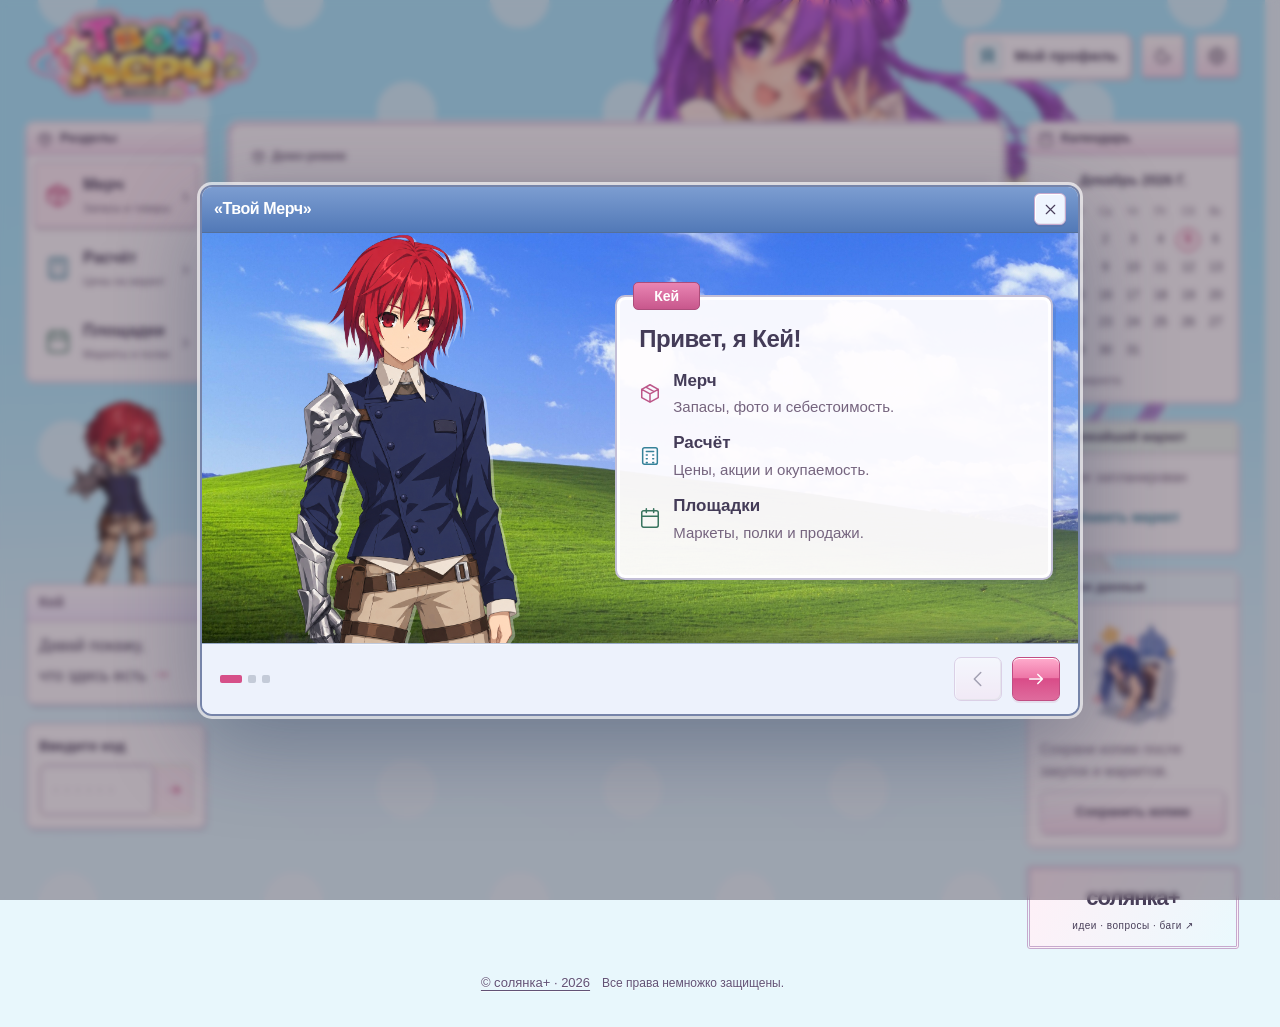
==== commit 6b633477: "Add files via upload" ====
--- a/index.html
+++ b/index.html
@@ -6,11 +6,12 @@
   <meta name="theme-color" content="#f7f5f2">
   <meta name="description" content="«Твой Мерч» — учёт мерча и калькулятор окупаемости маркета.">
   <meta http-equiv="Content-Security-Policy" content="default-src 'self'; script-src 'self' https://telegram.org; style-src 'self' 'unsafe-inline'; img-src 'self' data: blob: https:; connect-src 'self'; object-src 'none'; base-uri 'self'; frame-src 'none'; form-action 'self'">
-  <title>«Твой Мерч» · визуальный эксперимент</title>
+  <title>«Твой Мерч»</title>
   <link rel="icon" href="./assets/favicon.svg" type="image/svg+xml">
   <link rel="manifest" href="./manifest.webmanifest">
   <link rel="stylesheet" href="./styles.css">
-  <link rel="stylesheet" href="./retro.css">
+  <link id="retro-style" rel="stylesheet" href="./retro.css">
+  <link rel="stylesheet" href="./appearance.css">
   <script src="https://telegram.org/js/telegram-web-app.js?64"></script>
   <script type="module" src="./app.mjs"></script>
 </head>
--- a/retro.css
+++ b/retro.css
@@ -214,3 +214,46 @@
 body{padding-left:var(--safe-left,0px);padding-right:var(--safe-right,0px)}
 dialog:not(.welcome-sheet){max-height:calc(100dvh - var(--safe-top,0px) - var(--safe-bottom,0px) - 16px)}
 .bottom-nav{max-width:calc(100% - 24px - var(--safe-left,0px) - var(--safe-right,0px))}
+/* Author artwork edition: compact workspace + a small visual novel. */
+:root{--bg:#e8f7fc;--card:#fffdff;--ink:#483e59;--muted:#75647e;--chrome-edge:#c6a9cd;--chrome-top:#fff7fc;--chrome-bottom:#f7dfef;--soft:#fff0f7;--red:#c22e69;--blue:#368299;--blue-soft:#eaf9fd;--lilac:#f5edff;--mint:#edf8f0;--paper:#fffaf1}
+body{background-image:url('./assets/wallpaper-landscape.png');background-size:cover;background-position:center;background-attachment:fixed}
+[data-theme=dark] body{background-image:linear-gradient(#211f24df,#211f24df),url('./assets/wallpaper-landscape.png')}
+.app-shell{position:relative;z-index:1;padding-bottom:30px}.topbar{height:112px;gap:20px;margin-bottom:10px}.app-wordmark{width:245px;height:100px;object-fit:contain;object-position:left center}.topbar-right{margin-left:auto;gap:10px}.topbar-right .profile-header{max-width:220px;min-width:110px}.profile-header{min-height:44px}.profile-name{font-size:15px}.profile-avatar{width:32px;height:32px}
+.workspace-window{background:var(--card);border:2px solid var(--chrome-edge);border-radius:12px;box-shadow:0 0 0 3px #ffffffa0,3px 5px 0 #af8eb421;padding:16px}.workspace-tools{display:flex;align-items:center;justify-content:space-between;gap:10px;padding:0 0 8px;margin:0 0 12px;border-bottom:1px dashed var(--chrome-edge)}.workspace-tools .text-btn{min-height:32px;font-size:12px;gap:6px;color:var(--muted);padding:2px 5px}.workspace-tools .is-demo{color:var(--red);background:var(--soft);border-radius:5px;padding:4px 9px}.page-heading{margin-bottom:12px;padding-top:0;padding-bottom:8px;min-height:46px}.page-heading h1{font-size:26px}.button{background:linear-gradient(#ffaccd 0%,#ed75a6 48%,#d94c88 49%,#df6b9d 100%);border-color:#c14d83;box-shadow:inset 0 1px #fff,0 2px 0 #ab4f8220;border-radius:7px}.button:hover{background:linear-gradient(#ffb7d6,#db5e98)}.button.secondary{background:linear-gradient(var(--card),var(--chrome-bottom));border-color:var(--chrome-edge)}
+.desk-widget{border-radius:8px;box-shadow:0 0 0 2px #ffffff80,2px 3px 0 #af8eb421}.window-caption{background:linear-gradient(var(--card),var(--chrome-bottom));border-radius:7px 7px 0 0}.rail-art{text-align:center}.rail-art .illustration{width:155px;height:190px;object-fit:contain;filter:drop-shadow(2px 4px 0 #fff9)}.backup-illustrated{position:relative}.backup-illustrated .illustration{width:140px;height:120px;object-fit:contain;margin:-4px auto 6px;display:block}.desktop-stamp{background:linear-gradient(115deg,var(--soft),var(--blue-soft));transform:none}
+.inventory-overview{gap:7px}.overview-stat{padding:10px}.overview-stat .stat-value{font-size:22px;margin-bottom:5px}.inventory-open>.thumb{aspect-ratio:1.5}.inventory-tile{border-radius:8px}.inventory-open h3{font-size:17px}.inventory-open>strong{font-size:20px}.inventory-open>span:not(.thumb){margin-bottom:8px}.empty-state .empty-art,.dialog-art,.help-art{border:0;background:transparent;box-shadow:none;object-fit:contain}.empty-state .empty-art{width:160px;height:160px}
+ .ambient-stars{position:fixed;inset:0;overflow:hidden;pointer-events:none;z-index:0}
+.ambient-stars span{position:absolute;left:var(--star-x);top:var(--star-y);font-size:var(--star-size);line-height:1;color:var(--star-color);opacity:0;text-shadow:0 0 2px #94beda70;animation:star-fall var(--star-time) linear infinite;animation-delay:var(--star-delay);will-change:transform,opacity}
+@keyframes star-fall{0%{transform:translate3d(0,-30px,0) rotate(-10deg);opacity:0}18%{opacity:.7}55%{opacity:.85}85%{opacity:.4}100%{transform:translate3d(var(--star-drift),150px,0) rotate(35deg);opacity:0}}
+/* Sprites are separate from the background and dialogue; no portrait frame. */
+dialog.welcome-sheet{width:min(880px,calc(100% - 28px));max-width:880px;border:2px solid #7684a9;border-radius:12px;background:#e9f1fc;box-shadow:0 0 0 3px #ffffffa6,0 25px 90px #25345866;overflow:hidden;max-height:calc(100dvh - var(--safe-top,0px) - var(--safe-bottom,0px) - 24px)}
+.welcome-sheet .sheet-header{min-height:46px;padding:6px 12px;background:linear-gradient(#7c9dd1,#5279b7);border-bottom:1px solid #557098;color:#fff}.welcome-sheet .sheet-header h2{font-size:16px;color:#fff}.welcome-sheet .sheet-header .icon-btn{color:#493e5b;background:#eff5ff;min-height:32px;min-width:32px;width:32px;height:32px}
+.welcome-sheet .sheet-body{padding:0;overflow:auto}.intro-scene{position:relative;display:flex;flex-direction:row;align-items:center;justify-content:flex-end;min-height:410px;padding:30px 25px;background:url('./assets/novel-xp.jpg') center/cover;gap:0;isolation:isolate}.intro-scene::after{content:'';position:absolute;inset:0;background:linear-gradient(90deg,transparent,#dcecff35);z-index:-1}.intro-character{position:absolute;left:0;bottom:0;width:45%;height:100%;max-width:none;aspect-ratio:auto;object-fit:contain;object-position:center bottom;border:0;border-radius:0;background:transparent;box-shadow:none;margin:0;filter:drop-shadow(3px 2px 0 #ffffff60)}
+.intro-panel{flex:none;width:53%;min-height:285px;margin:0;padding:28px 22px 18px;border:2px solid #c3bfd6;border-radius:10px;background:#fffdfff2;box-shadow:inset 0 0 0 3px #fff,3px 4px 0 #41587524;color:#443c58;position:relative}.intro-panel h3{font-size:24px;margin-bottom:15px;color:#443c58}.dialogue-name{left:16px;top:-15px;color:#fff;background:linear-gradient(#e985b3,#c8578c);border:1px solid #ac4d7b;border-radius:5px;min-height:26px;padding:3px 20px;font-size:14px}.intro-feature{margin:14px 0;gap:12px}.intro-feature strong{font-size:17px;color:#443c58}.intro-feature p{font-size:15px;color:#75647e;line-height:1.4}.intro-feature svg{color:#bd5789;flex-shrink:0}.intro-copy{font-size:17px;color:#443c58;line-height:1.5}.intro-tip{font-size:15px;background:#eef7fb;color:#443c58;border-color:#c5d3e1}.intro-navigation{margin:0;padding:13px 18px;background:#edf2fc;border-top:1px solid #99aac7;gap:10px}.intro-buttons .button{min-height:44px}.intro-demo-actions .button{font-size:14px}.intro-progress i{background:#c4cbd8}.intro-progress .current{background:#d65089}
+@media(max-width:800px){body{background-image:url('./assets/wallpaper-portrait.png')}.app-shell{padding-bottom:calc(100px + var(--safe-bottom))}.topbar{height:78px;margin-bottom:8px;gap:8px}.app-wordmark{width:137px;height:70px;flex-shrink:1;min-width:90px}.topbar-right{gap:6px}.topbar-right .profile-header{min-width:0;max-width:120px;padding:4px 7px;gap:5px;min-height:40px}.profile-name{font-size:13px}.profile-header .profile-avatar{width:26px;height:26px;font-size:13px}.topbar-right .icon-btn{width:36px;height:40px;min-width:36px;min-height:40px}.topbar-right .icon-btn[data-action=theme-toggle]{display:none}.workspace-window{padding:11px;border-radius:10px}.workspace-tools{margin-bottom:10px;padding-bottom:7px}.workspace-tools .text-btn{font-size:12px;min-height:32px}.page-heading{min-height:44px;margin-bottom:10px;gap:8px}.page-heading h1{font-size:24px}.inventory-overview{margin-bottom:12px}.overview-stat{padding:9px 7px}.overview-stat .stat-value{font-size:20px;margin-bottom:4px}.overview-stat .stat-label{font-size:11px}.toolbar{margin:12px 0}.inventory-open>.thumb{aspect-ratio:1.25}.inventory-open h3{font-size:16px}.inventory-open>strong{font-size:20px}.bottom-nav{background:linear-gradient(#fff9fd,#f4e0f0);border-color:#bca2c9;border-radius:10px}.bottom-nav button.active{background:linear-gradient(#ffedf6,#f9d0e6);color:#ac326d}.empty-state{padding:18px 12px}
+ dialog.welcome-sheet{top:50%;bottom:auto;transform:translateY(-50%);margin:0 auto;width:calc(100% - 20px);border-radius:10px}.welcome-sheet .sheet-body{padding:0}.intro-scene{min-height:390px;padding:24px 10px 22px 0;align-items:center;background-position:38% center}.intro-character{left:-16%;width:66%;height:86%;object-position:center bottom}.intro-panel{width:64%;padding:23px 13px 12px;min-height:0;margin:0;border-radius:8px}.intro-panel h3{font-size:21px;margin-bottom:12px}.intro-feature{display:block;margin:12px 0}.intro-feature>svg{display:none}.intro-feature strong{font-size:16px}.intro-feature p{font-size:14px;line-height:1.35;margin-top:3px}.intro-copy{font-size:15px;line-height:1.45;margin-bottom:10px}.intro-tip{display:block;font-size:13px;padding:8px;margin:10px 0}.intro-tip svg{display:none}.intro-copy.intro-future{font-size:13px}.dialogue-name{left:10px;font-size:13px;padding:3px 14px}.intro-navigation{padding:11px 12px}.intro-demo-actions{gap:6px}.intro-demo-actions .button{font-size:13px;padding:8px 10px}.intro-progress{gap:4px}
+}
+@media(max-width:360px){.app-wordmark{width:122px}.topbar-right .profile-header{max-width:105px}.profile-name{max-width:55px;overflow:hidden;text-overflow:ellipsis}.workspace-window{padding:10px}.inventory-overview{grid-template-columns:repeat(3,minmax(0,1fr))}.overview-stat:last-child{display:block;grid-column:auto;padding:9px 6px}.overview-stat:last-child .stat-value{font-size:17px;margin-bottom:4px}.overview-stat .stat-value{font-size:19px}.overview-stat:last-child .stat-label{font-size:10px}.overview-stat .stat-label{font-size:10px}.page-heading h1{font-size:22px}.intro-scene{min-height:360px}.intro-panel{width:65%;padding:22px 10px 10px}.intro-panel h3{font-size:19px}.intro-feature p{font-size:13px}.intro-copy{font-size:14px}.intro-demo-actions .button{font-size:12px;padding:8px}.intro-navigation{padding:10px}.intro-progress{display:none}.intro-buttons{margin-left:auto}}
+@media(max-height:650px){.intro-scene{min-height:300px}.intro-panel{padding-top:20px}.intro-panel h3{font-size:19px;margin-bottom:9px}.intro-feature{margin:8px 0}.intro-copy{font-size:14px}.intro-navigation{padding:8px 12px}}
+@media(prefers-reduced-motion:reduce){.ambient-stars span{animation:none}}
+@media(max-width:800px){dialog.welcome-sheet{left:50%;right:auto;transform:translate(-50%,-50%);margin:0}}
+
+[data-theme=dark] .bottom-nav{background:linear-gradient(var(--chrome-top),var(--chrome-bottom))}[data-theme=dark] .bottom-nav button.active{background:var(--soft);color:var(--red)}
+/* Desktop header illustration; utility buttons remain free of decoration. */
+.topbar{position:relative;isolation:isolate}.topbar>.app-wordmark,.topbar>.topbar-right{position:relative;z-index:1}
+.header-yuna{position:absolute;left:66%;top:-120px;transform:translateX(-50%) rotate(-12deg);transform-origin:50% 20%;width:clamp(460px,43vw,570px);height:auto;object-fit:contain;object-position:center top;pointer-events:none;z-index:0;filter:drop-shadow(2px 3px 0 #ffffff80)}
+.desktop-layout{position:relative;z-index:1}
+@media(max-width:800px){.header-yuna{display:none}}
+@media(prefers-reduced-motion:reduce){.ambient-stars span{animation:none;opacity:.55;will-change:auto}}
+
+/* Kei is the persistent desktop entry point to the introduction. */
+.rail-guide{display:block;position:relative;width:100%;padding:0;padding-top:184px;text-align:left;color:var(--ink);border-radius:9px;isolation:isolate}
+.rail-guide-kei{position:absolute;right:50%;transform:translateX(50%);top:0;width:142px;height:213px;object-fit:contain;object-position:center bottom;pointer-events:none;z-index:-1;filter:drop-shadow(2px 2px 0 #ffffff80)}
+.rail-guide-note{display:block;border:1px solid var(--chrome-edge);border-radius:8px;background:var(--card);box-shadow:3px 4px 0 #68547725;overflow:hidden;transition:box-shadow .15s}
+.rail-guide-note>strong{display:block;padding:7px 12px;border-bottom:1px solid var(--chrome-edge);background:linear-gradient(var(--card),var(--lilac));font-size:14px;font-weight:650;color:var(--muted)}
+.rail-guide-note>span{display:block;padding:13px 12px 15px;font-size:16px;line-height:1.5}.rail-guide-note b{color:var(--red);font-size:21px;font-weight:500;white-space:nowrap}
+.rail-guide:hover .rail-guide-note{border-color:var(--red);box-shadow:3px 5px 0 #68547735}.rail-guide:focus-visible{outline:3px solid var(--red);outline-offset:5px}.rail-guide:active .rail-guide-note{box-shadow:1px 2px 0 #68547730}
+@media(min-width:801px){.workspace-tools>[data-action=show-welcome]{display:none}}
+@media(prefers-reduced-motion:reduce){.rail-guide-note{transition:none}}
+
+@media(min-width:801px) and (max-width:1100px){.header-yuna{left:57%;top:-95px;width:420px}}
--- a/appearance.css
+++ b/appearance.css
@@ -0,0 +1,57 @@
+/* Shared controls keep their behavior and hit areas in both appearances. */
+.appearance-card{margin:0 0 20px;padding:0;overflow:hidden}
+.appearance-toggle{display:flex;align-items:center;justify-content:space-between;gap:18px;width:100%;min-height:94px;padding:20px;text-align:left;color:var(--ink)}
+.appearance-toggle strong{display:block;font-size:19px;line-height:1.35}.appearance-toggle small{display:block;font-size:14px;line-height:1.45;margin-top:6px;color:var(--muted)}
+.switch-track{display:flex;align-items:center;flex:0 0 52px;height:30px;padding:3px;border-radius:18px;background:var(--line);border:1px solid var(--muted)}
+.switch-track i{display:block;width:22px;height:22px;border-radius:50%;background:var(--card);box-shadow:0 1px 3px #0003;transition:transform .18s}
+[aria-checked=true] .switch-track{background:var(--red);border-color:var(--red)}[aria-checked=true] .switch-track i{transform:translateX(21px);background:#fff}
+.site-footer{display:flex;justify-content:center;align-items:center;flex-wrap:wrap;gap:5px 12px;padding:24px 12px 4px;color:var(--muted);font-size:13px;line-height:1.5;text-align:center}
+.site-footer a{color:inherit;text-underline-offset:3px}.site-footer span{font-size:12px}
+.mode-choice-icon{border:0;border-radius:0;width:76px;height:80px;flex:0 0 76px;background:transparent!important;box-shadow:none!important;padding:0}
+.mode-choice-icon .mode-device{width:72px;height:72px;max-width:none;filter:drop-shadow(0 3px 1px #253c5120)}
+.mode-choice>span:nth-child(2){min-width:0}.mode-choice small{line-height:1.45}.mode-choice>svg{flex-shrink:0}
+[data-appearance=retro] .mode-choice{padding:18px 16px;gap:16px;border:1px solid #91b6a4;background:linear-gradient(#fafffc 0%,#e6f5eb 48%,#cfe8db 49%,#e5f5ed 100%);box-shadow:inset 0 0 0 2px #fff9,0 3px 0 #8ba69a,0 5px 8px #354c3f16}
+[data-appearance=retro] .mode-choice:nth-child(2){border-color:#96acc7;background:linear-gradient(#fff 0%,#eaf2fd 48%,#d1e1f5 49%,#e7f1fd 100%);box-shadow:inset 0 0 0 2px #fffa,0 3px 0 #8d9eb8,0 5px 8px #35435f16}
+[data-appearance=retro] .mode-choice:active{transform:translateY(2px);box-shadow:inset 1px 2px 4px #54688140,0 1px 0 #8d9eb8}
+[data-appearance=retro] .icon-btn,[data-appearance=retro] .quantity-control button,[data-appearance=retro] .filter-button{border:1px solid var(--chrome-edge);background:linear-gradient(var(--tile-top),var(--chrome-bottom));box-shadow:inset 1px 1px var(--shine),inset -1px -1px #67516a18,0 2px 0 #67516a20}
+[data-appearance=retro] .icon-btn:active,[data-appearance=retro] .quantity-control button:active{box-shadow:inset 1px 2px 3px #67516a30;transform:translateY(1px)}
+[data-appearance=retro] .site-footer{color:#625275;text-shadow:0 1px #fff9}
+[data-appearance=retro][data-theme=dark] .mode-choice{background:linear-gradient(#35453e,#283b31);border-color:#5d7a69;color:var(--ink);box-shadow:inset 0 1px #ffffff25,0 3px #19251f}
+[data-appearance=retro][data-theme=dark] .mode-choice:nth-child(2){background:linear-gradient(#3c3d49,#30323e);border-color:#676779}
+[data-theme=dark] .site-footer{color:var(--muted);text-shadow:none}
+[data-appearance=classic] .workspace-tools{display:flex;justify-content:space-between;gap:12px;margin-bottom:16px}
+[data-appearance=classic] .dialogue-name{display:none}
+[data-appearance=classic] .topbar{padding-top:0}
+[data-appearance=classic] .app-shell{padding-top:var(--safe-top,0px)}
+body{padding-left:var(--safe-left,0px);padding-right:var(--safe-right,0px)}
+dialog:not(.welcome-sheet){max-height:calc(100dvh - var(--safe-top,0px) - var(--safe-bottom,0px) - 16px)}
+.bottom-nav{max-width:calc(100% - 24px - var(--safe-left,0px) - var(--safe-right,0px))}
+@media(max-width:480px){.mode-choice-icon{width:60px;flex-basis:60px;height:66px}.mode-choice-icon .mode-device{width:60px;height:60px}[data-appearance=retro] .mode-choice{gap:10px;padding:14px 10px}.mode-choice strong{font-size:20px}.mode-choice small{font-size:14px}.appearance-toggle{padding:16px;gap:10px}.appearance-toggle strong{font-size:18px}}
+@media(prefers-reduced-motion:reduce){.switch-track i{transition:none}}
+
+/* A small local code box and the hidden photo album. */
+.secret-code-form{margin:0;padding:12px;border:1px solid var(--line);border-radius:8px;background:var(--card);text-align:left;color:var(--ink);min-width:0}
+.secret-code-form label>span:first-child{display:block;font-size:14px;font-weight:600;margin-bottom:8px}.secret-code-entry{display:flex;align-items:center;border:1px solid var(--line);border-radius:5px;background:var(--paper,var(--card));overflow:hidden}
+.secret-code-entry input{width:0;min-width:0;flex:1;border:0;border-radius:0;background:transparent;color:var(--ink);padding:10px 8px;font:inherit;font-size:16px;letter-spacing:1px;min-height:44px}
+.secret-code-entry button{flex:0 0 38px;min-height:44px;display:grid;place-items:center;color:var(--red);border-left:1px solid var(--line);background:var(--soft)}
+.secret-code-entry:focus-within{outline:2px solid var(--red);outline-offset:2px}.secret-code-error{font-size:12px;line-height:1.4;color:var(--red);margin:7px 0 0}.secret-code-error:empty{display:none}
+.site-footer .secret-code-footer{flex:0 1 280px;margin:0 auto 12px}.site-footer:has(.secret-code-footer){flex-wrap:wrap}.site-footer .secret-code-footer{width:100%}.site-footer .secret-code-footer~a{flex-basis:100%}
+[data-appearance=retro] .secret-code-form{border-color:var(--chrome-edge);box-shadow:inset 0 1px var(--shine),2px 3px 0 #6854771c}
+@media(min-width:801px){[data-appearance=retro] .secret-code-footer{display:none}[data-appearance=retro] .site-footer .secret-code-footer~a{flex-basis:auto}}
+dialog.chiikawa-sheet{position:fixed;left:50%;top:50%;right:auto;bottom:auto;transform:translate(-50%,-50%);margin:0;width:min(560px,calc(100% - 24px));max-width:560px;max-height:calc(100dvh - var(--safe-top,0px) - var(--safe-bottom,0px) - 24px);padding:0;border:1px solid var(--line);border-radius:12px;background:var(--card);overflow:auto}
+.chiikawa-sheet .sheet-header{padding:12px 16px;min-height:50px}.chiikawa-sheet .sheet-header h2{font-size:19px}.chiikawa-sheet .sheet-body{padding:0 18px 18px}
+.chiikawa-scene{min-width:0}.album-found{text-align:center;font-size:13px;line-height:1.4;color:var(--muted);padding:12px 0 0;margin:0}
+.polaroid-stack{position:relative;isolation:isolate;width:min(360px,calc(100% - 26px));margin:22px auto 12px}
+.polaroid-stack::before,.polaroid-stack::after{content:'';position:absolute;inset:0;border:1px solid #d8c9ce;background:#fffaf3;z-index:-1;box-shadow:0 3px 7px #39283825;border-radius:2px}
+.polaroid-stack::before{transform:rotate(-5deg)}.polaroid-stack::after{transform:rotate(4deg)}
+.chiikawa-polaroid{position:relative;margin:0;padding:12px 12px 0;background:#fffdfa;border:1px solid #e5d8d2;box-shadow:0 7px 18px #3928382c;border-radius:2px;transform:rotate(-1deg)}
+.chiikawa-polaroid::before{content:'';position:absolute;width:84px;height:24px;background:#f5d3d5b3;top:-13px;left:calc(50% - 42px);transform:rotate(3deg);z-index:1;border-left:2px dotted #ffffff70;border-right:2px dotted #ffffff70;pointer-events:none}
+.chiikawa-polaroid>img{display:block;width:100%;height:clamp(150px,37dvh,330px);object-fit:contain;background:#f8f0ed}
+.chiikawa-polaroid figcaption{display:flex;justify-content:space-between;align-items:center;gap:12px;padding:17px 6px;color:#735e67;font-size:16px;letter-spacing:1px;font-family:Georgia,serif;font-style:italic}
+.chiikawa-polaroid figcaption>span:last-child{font-size:13px;color:#9e8490}.album-navigation{display:flex;align-items:center;justify-content:center;gap:24px;margin:10px 0 12px}.album-navigation p{margin:0;min-width:60px;text-align:center;font-size:14px;color:var(--muted);font-variant-numeric:tabular-nums}.album-navigation .icon-btn{min-width:44px;min-height:44px}
+.chiikawa-film{display:flex;gap:8px;max-width:100%;overflow-x:auto;padding:15px 9px;background-color:#39313d;background-image:repeating-linear-gradient(90deg,#e5dce6 0 6px,transparent 6px 14px),repeating-linear-gradient(90deg,#e5dce6 0 6px,transparent 6px 14px);background-size:100% 5px;background-position:top 4px left,bottom 4px left;background-repeat:no-repeat;border:1px solid #514259;border-radius:4px;scrollbar-width:thin;scrollbar-color:#a891ac #39313d}
+.chiikawa-film button{flex:0 0 52px;position:relative;border:2px solid transparent;border-radius:2px;overflow:hidden;min-height:54px;color:#fff}
+.chiikawa-film img{display:block;width:48px;height:48px;object-fit:cover}.chiikawa-film button>span{position:absolute;bottom:0;right:0;padding:1px 4px;background:#302637bb;font-size:10px}.chiikawa-film [aria-pressed=true]{border-color:#ffb5d2}.chiikawa-film button:focus-visible{outline:2px solid #fff;outline-offset:2px}
+@media(max-width:480px){.chiikawa-sheet .sheet-body{padding:0 14px 14px}.album-found{font-size:12px}.chiikawa-polaroid{padding:9px 9px 0}.chiikawa-polaroid>img{height:clamp(150px,30dvh,290px)}.chiikawa-polaroid figcaption{font-size:14px;padding:14px 4px}.polaroid-stack{margin-top:20px}.album-navigation{margin:8px 0;gap:20px}.chiikawa-film{gap:6px}}
+
+@media(max-width:800px){.site-footer:not([data-view="inventory"]) .secret-code-footer{display:none}.site-footer:not([data-view="inventory"]) .secret-code-footer~a{flex-basis:auto}}
